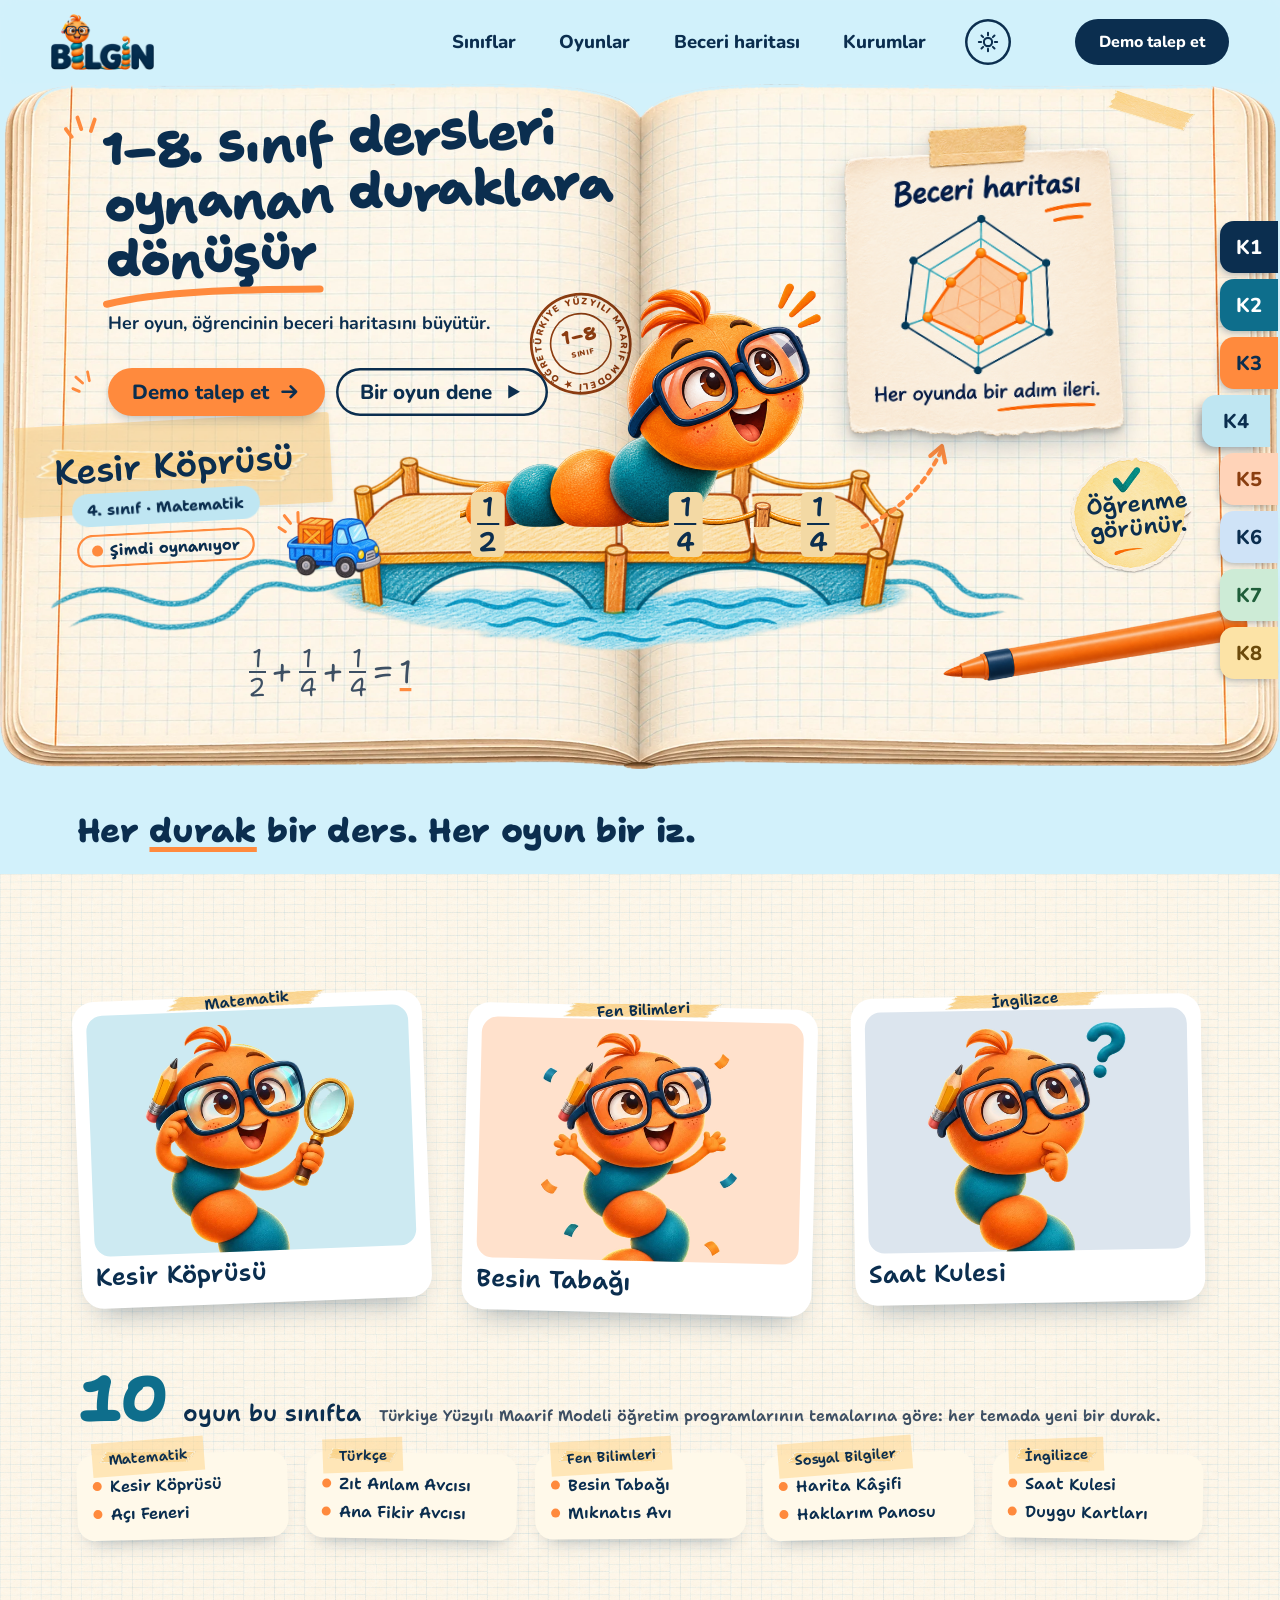
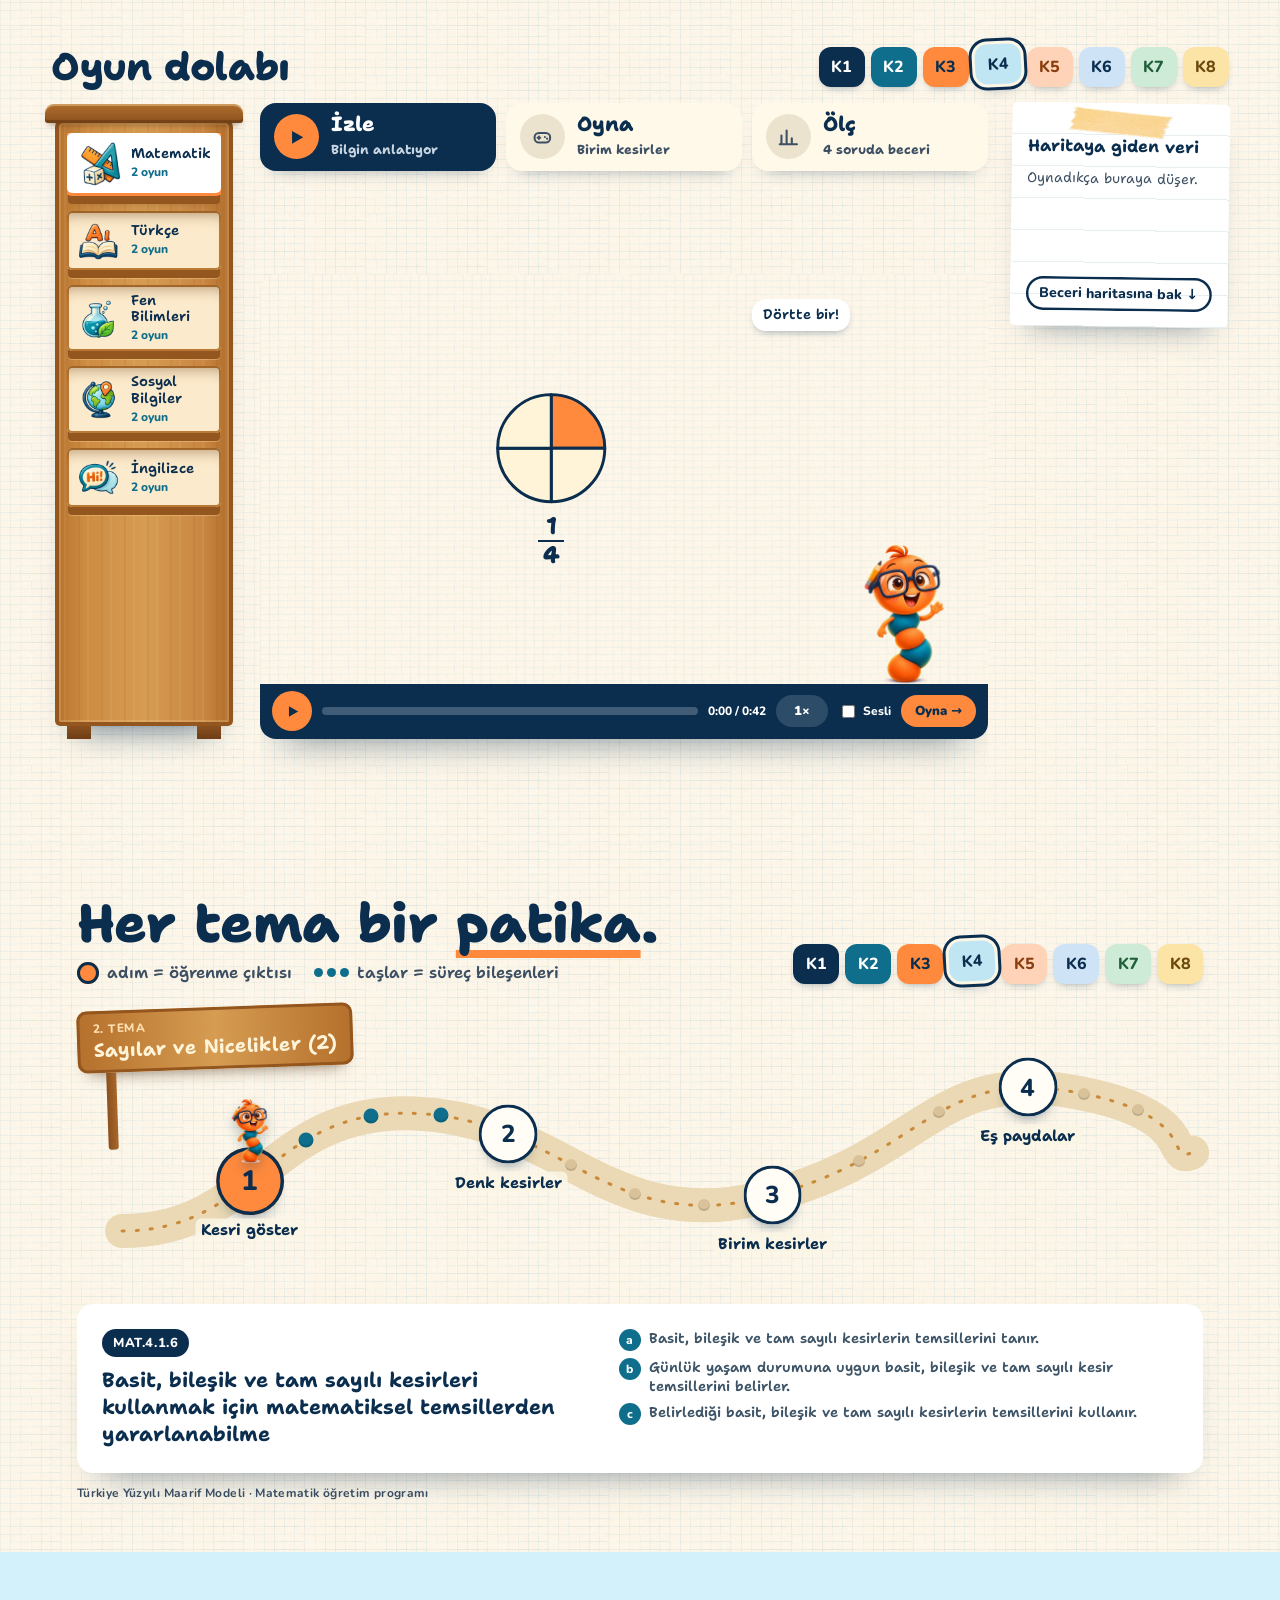
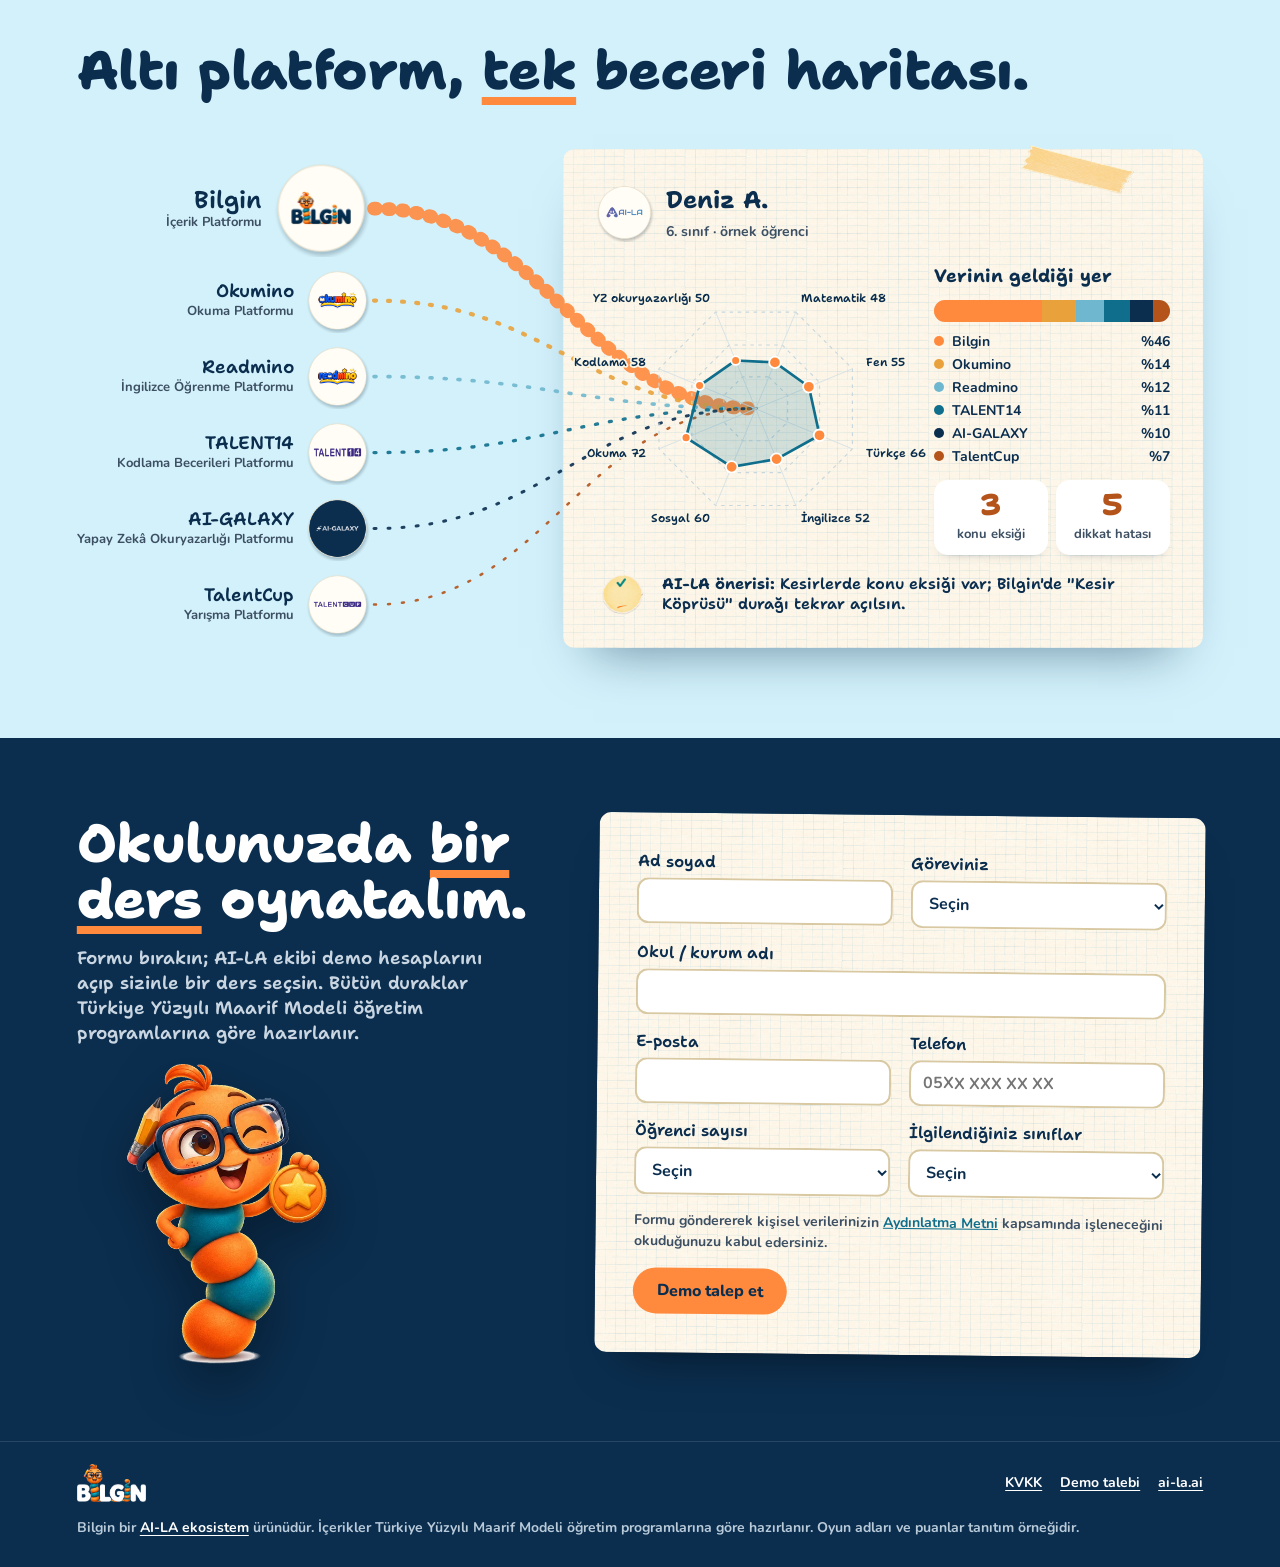
==== index.html @ f4a6f232 "Maarif patikası bölümü (tema, öğrenme çıktıları, süreç bileşenleri; K1–K8), dolap zemini video ile h" ====
<!doctype html>
<html lang="tr">
<head>
<meta charset="utf-8">
<meta name="viewport" content="width=device-width,initial-scale=1,viewport-fit=cover">
<link rel="icon" href="favicon.ico" sizes="any">
<link rel="icon" type="image/png" sizes="32x32" href="favicon-32.png">
<link rel="icon" type="image/png" sizes="192x192" href="icon-192.png">
<link rel="apple-touch-icon" href="apple-touch-icon.png">
<meta name="theme-color" content="#FF7A2E">
<meta name="description" content="Bilgin: AI-LA ekosisteminin 1–8. sınıf oyunlaştırılmış ders platformu. Türkiye Yüzyılı Maarif Modeli öğretim programlarına uygun.">
<title>Bilgin</title>
<link rel="preconnect" href="https://fonts.googleapis.com">
<link rel="preconnect" href="https://fonts.gstatic.com" crossorigin>
<link href="https://fonts.googleapis.com/css2?family=Shantell+Sans:ital,wght,BNCE,INFM@0,300..800,-100..100,0..100&family=Nunito:wght@700;800;900&display=swap" rel="stylesheet">
<link rel="stylesheet" href="iop/iop.css">
<style>
/* Kareli Defter: sayfa açık bir kareli okul defteri; ders defterin üstünde oynanıyor. Tek tema (açık). */
:root{
  --lacivert:#0B2E4F; --petrol:#0E6E8C; --mandalina:#FF8A3D; --kopuk:#E2F1F4; --kiremit:#B4541A;
  --kenar:#D2F1FB; --kagit:#FBF6E6; --kalem:#3D4F63;
  --el:'Shantell Sans','Comic Sans MS',ui-rounded,system-ui,sans-serif;
  --ui:'Nunito',ui-rounded,system-ui,-apple-system,'Segoe UI',sans-serif;
  color-scheme:light;
}
*{box-sizing:border-box}
html{scroll-behavior:smooth}
body{margin:0;background:var(--kenar);color:var(--lacivert);font:700 17px/1.5 var(--ui)}
body::before{content:"";position:fixed;inset:0 0 auto;height:env(safe-area-inset-top,0px);background:var(--kenar);z-index:40}
::selection{background:var(--mandalina);color:var(--lacivert)}
img{display:block;max-width:100%}
a{color:inherit}
button{font:inherit;color:inherit;cursor:pointer}
:focus-visible{outline:3px solid var(--mandalina);outline-offset:3px;border-radius:12px}
.ic{max-width:1440px;margin:0 auto;padding-left:max(clamp(16px,6vw,120px),env(safe-area-inset-left,0px));padding-right:max(clamp(16px,6vw,120px),env(safe-area-inset-right,0px))}
.ust .ic{max-width:none;padding-left:max(clamp(16px,4vw,64px),env(safe-area-inset-left,0px));padding-right:max(clamp(16px,4vw,64px),env(safe-area-inset-right,0px))}
.el{font-family:var(--el)}
.hap{display:inline-flex;align-items:center;justify-content:center;gap:10px;border-radius:999px;font:800 clamp(15px,1.25vw,19px)/1 var(--ui);padding:.95em 1.5em;text-decoration:none;border:0;transition:transform .15s cubic-bezier(.2,.8,.2,1),box-shadow .15s}
.hap svg{width:1.05em;height:1.05em}
.hap.turuncu{background:var(--mandalina);color:var(--lacivert);box-shadow:0 6px 14px -6px rgba(11,46,79,.4)}
.hap.cizgi{background:transparent;color:var(--lacivert);box-shadow:inset 0 0 0 2.5px var(--lacivert)}
.hap.koyu{background:var(--lacivert);color:#fff}
.hap:hover{transform:translateY(-2px)}
.hap:active{transform:translateY(1px)}

.ust{position:sticky;top:env(safe-area-inset-top,0px);z-index:30;background:color-mix(in srgb,var(--kenar) 92%,transparent);backdrop-filter:saturate(1.2) blur(8px)}
.ust .ic{display:flex;align-items:center;gap:clamp(16px,3vw,48px);height:clamp(64px,6.6vw,96px)}
.ust .logo img{height:clamp(40px,4.4vw,62px);width:auto}
.ust nav{display:flex;gap:clamp(18px,3.4vw,64px);margin-left:auto;font:800 clamp(15px,1.45vw,22px) var(--ui)}
.ust nav a{text-decoration:none}
.ust nav a:hover{color:var(--petrol)}
.ust .hap{margin-left:clamp(8px,2vw,40px)}

.sahne-dis{padding-bottom:clamp(8px,2vw,24px)}
.sahne{position:relative;aspect-ratio:1536/822;container-type:inline-size;width:min(100%,calc((100svh - clamp(64px,6.6vw,96px) - 130px) * 1.8686));margin-inline:auto}
.sahne .defter{position:absolute;inset:0;width:100%;height:100%}
.p{position:absolute}
.metin{position:absolute;left:8.4%;top:5.8%;width:42%;display:flex;flex-direction:column;align-items:flex-start;gap:1.1cqw;z-index:2}
.metin h1{margin:0;font:800 3.95cqw/1.1 var(--el);letter-spacing:-.03em;color:var(--lacivert);white-space:nowrap;font-variation-settings:"INFM" 100,"BNCE" 45;transform:rotate(-3deg);transform-origin:0 100%}
.metin h1 .alt-cizgi{position:relative;white-space:nowrap}
.metin h1 .alt-cizgi svg{position:absolute;left:-2%;bottom:-.28em;width:104%;height:.4em;overflow:visible}
.metin .kivilcim{position:absolute;left:-3.4cqw;top:-1.2cqw;width:3cqw}
.metin .kivilcim.k2{left:-3cqw;top:auto;bottom:1.6cqw;width:2.2cqw;transform:rotate(-30deg)}
.kiv-kamyon{left:21.6%;top:61.6%;width:2.4%;transform:rotate(-20deg)}
.kamyon-h{left:22.4%;top:63.2%;width:7.4%}
.metin p{margin:.6cqw 0 0;font:700 1.4cqw/1.3 var(--ui);color:var(--lacivert)}
.metin .cta{display:flex;gap:.9cqw;margin-top:1.4cqw}
.metin .cta .hap{font-size:1.6cqw;padding:1.05cqw 1.9cqw}

.etiket{left:2.6%;top:49.5%;width:20.3%;height:12.2%;transform:rotate(-4deg);display:grid;place-items:center}
.etiket::before{content:"";position:absolute;inset:-4% -6%;background:url(assets/tape.png) center/100% 100% no-repeat,url(assets/tape.png) center/100% 100% no-repeat,url(assets/tape.png) center/100% 100% no-repeat;filter:drop-shadow(0 2px 2px rgba(11,46,79,.12));background-color:rgba(255,206,120,.5);border-radius:3px;transform:rotate(1deg)}
.etiket b{position:relative;font:600 2.7cqw/1 var(--el);color:var(--lacivert)}
.hap-k{position:absolute;border-radius:999px;font:700 1.2cqw/1 var(--el);display:inline-flex;align-items:center;gap:.5cqw;padding:.7cqw 1.2cqw;white-space:nowrap}
.hap-k.sinif{left:5.6%;top:59.2%;background:#BFE6F2;color:var(--lacivert);transform:rotate(-3deg)}
.hap-k.simdi{left:6%;top:65.2%;box-shadow:inset 0 0 0 .18cqw var(--mandalina);color:var(--lacivert);transform:rotate(-3deg)}
.hap-k.simdi i{width:.85cqw;height:.85cqw;border-radius:50%;background:var(--mandalina);animation:nabiz 1.6s ease-out infinite}
@keyframes nabiz{0%{box-shadow:0 0 0 0 rgba(255,138,61,.6)}100%{box-shadow:0 0 0 1cqw rgba(255,138,61,0)}}

.kopru{left:3.90%;top:52.72%;width:76.18%;height:31.51%}
.kurt{left:35.9%;top:28.2%;width:28.6%;height:36.5%;transform-origin:50% 100%;animation:kurt 3.4s ease-in-out infinite}
@keyframes kurt{50%{transform:translateY(-1.2%) rotate(-.6deg)}}
.tahta{position:absolute;top:59.6%;translate:-50% 0;z-index:3;background:#F3D9A4;border-radius:.5cqw;padding:.2cqw .45cqw;font:600 2.1cqw/1 var(--el);color:var(--lacivert);display:flex;flex-direction:column;align-items:center;line-height:.9}
.tahta hr{width:1.8cqw;border:0;border-top:.2cqw solid var(--lacivert);margin:.35cqw 0;border-radius:2px}
.t1{left:38.12%} .t2{left:53.56%} .t3{left:63.94%}
.denklem{left:19.4%;top:82%;font:400 2.5cqw/1 var(--el);color:var(--kalem);display:flex;align-items:center;gap:.4cqw}
.denklem .kesir{display:inline-flex;flex-direction:column;align-items:center;font-size:2cqw;line-height:.95}
.denklem .kesir hr{width:1.3cqw;border:0;border-top:.16cqw solid var(--kalem);margin:.1cqw 0}
.denklem u{text-decoration:none;box-shadow:0 .3cqw 0 -.05cqw var(--mandalina)}

.beceri-baslik{left:64.3%;top:9%;font:600 3.6cqw/1 var(--el);color:var(--lacivert);transform:rotate(-3deg);isolation:isolate}
.beceri-baslik span{position:relative}
.beceri-baslik span::before{content:"";position:absolute;left:-8%;right:-16%;top:-18%;bottom:-22%;background:url(assets/swash.png) center/100% 100% no-repeat;z-index:-1}
.arti{left:83%;top:17%;font:600 1.9cqw/1 var(--el);color:var(--kiremit);transform:rotate(-8deg)}
.grafik{left:67.4%;top:22.4%;width:26.7%;height:31.1%}
.eksen{position:absolute;top:45.5%;font:400 1.35cqw/1.05 var(--el);color:var(--kalem);text-align:center;transform:translateX(-50%)}
.e1{left:73.4%} .e2{left:81.9%} .e3{left:88%}
.ok-k{left:66.9%;top:51.1%;width:8%;height:14.6%;overflow:visible}
.cikartma{left:82.2%;top:54%;width:12.4%;height:17.8%}
.cikartma-yazi{left:84.4%;top:59.4%;width:9%;font:600 1.75cqw/1.08 var(--el);color:var(--lacivert);text-align:center;transform:rotate(-5deg)}
.kalem{left:73.7%;top:73.2%;width:23.8%;height:17.3%}
.bant{left:86%;top:-.7%;width:7.9%;height:9.2%;transform:rotate(9deg)}

@media (prefers-reduced-motion:no-preference){
  .tahta{animation:yaz .5s cubic-bezier(.2,1.4,.4,1) backwards}
  .t1{animation-delay:.5s} .t2{animation-delay:.8s} .t3{animation-delay:1.1s}
  @keyframes yaz{from{opacity:.15;transform:translateY(-1.4cqw) scale(.6)}}
  .denklem{animation:sil 1s .9s cubic-bezier(.3,0,.2,1) backwards}
  @keyframes sil{from{clip-path:inset(0 92% 0 0)}to{clip-path:inset(0 0 0 0)}}
  .grafik{animation:sil 1.3s 1.5s cubic-bezier(.3,0,.2,1) backwards}
  .ok-k{animation:yaz .8s 1.3s ease-out backwards}
  .arti{animation:yaz .55s 2.7s cubic-bezier(.2,1.6,.4,1) backwards}
  .cikartma,.cikartma-yazi{animation:yapis .6s 3s cubic-bezier(.2,1.5,.4,1) backwards}
  @keyframes yapis{from{opacity:.2;transform:scale(1.3) rotate(12deg)}}
}

.kareli{background:var(--kagit) url(assets/kareli.png) repeat;background-size:auto 46px}
.bolum{padding-block:clamp(56px,7vw,110px)}
.bas{font:800 clamp(30px,4.2vw,64px)/1.05 var(--el);margin:0;text-wrap:balance;letter-spacing:-.01em}
.bas u{text-decoration:underline;text-decoration-color:var(--mandalina);text-decoration-thickness:.14em;text-underline-offset:.14em;text-decoration-skip-ink:none}

.sinif-bant{background:var(--kenar);padding-block:clamp(12px,1.6vw,24px) clamp(18px,2vw,30px)}
.siniflar-ust{display:flex;align-items:center;justify-content:space-between;gap:20px;flex-wrap:wrap}
.siniflar-ust .bas{font-size:clamp(28px,2.6vw,40px)}
@media (min-width:1100px){.siniflar-ust{flex-wrap:nowrap}.siniflar-ust .bas{white-space:nowrap}.notlar{flex-wrap:nowrap!important;overflow-x:auto;padding:6px 4px;scrollbar-width:none;max-width:52vw}}
.notlar{display:flex;gap:10px;flex-wrap:wrap}
.not{border:0;border-radius:999px;background:#FFF4D8;box-shadow:0 3px 8px -4px rgba(11,46,79,.35);font:600 clamp(14px,1.15vw,18px)/1 var(--el);padding:.7em 1em;white-space:nowrap;transition:transform .15s}
.not:nth-child(3n+2){background:#FFE3CF}
.not:nth-child(3n){background:#D9F0F6}
.not:hover{transform:translateY(-2px) rotate(-2deg)}
.not[aria-pressed="true"]{background:var(--lacivert);color:#fff;transform:rotate(-3deg) scale(1.06)}
.foto{display:grid;grid-template-columns:repeat(3,minmax(0,1fr));gap:clamp(18px,3vw,48px);margin-top:clamp(36px,4.5vw,60px)}
.polaroid{position:relative;background:#fff;border-radius:22px;padding:14px 14px 18px;box-shadow:0 18px 30px -18px rgba(11,46,79,.45);display:flex;flex-direction:column;gap:8px;min-width:0;transition:transform .25s cubic-bezier(.2,.8,.2,1)}
.polaroid:nth-child(1){transform:rotate(-2.2deg)} .polaroid:nth-child(2){transform:rotate(1.4deg) translateY(10px)} .polaroid:nth-child(3){transform:rotate(-1deg)}
.polaroid:hover{transform:rotate(0) translateY(-6px)}
.polaroid::before{content:attr(data-ders);position:absolute;top:-18px;left:50%;min-width:140px;height:44px;transform:translateX(-50%) rotate(-4deg);background:url(assets/tape.png) center/100% 100% no-repeat;display:grid;place-items:center;padding:0 22px;font:600 15px var(--el);color:var(--lacivert);white-space:nowrap;z-index:1}
.polaroid .resim{border-radius:16px;aspect-ratio:4/3;display:grid;place-items:center;overflow:hidden}
.polaroid.mat .resim{background:#CDEAF2} .polaroid.fen .resim{background:#FFE1CC} .polaroid.ing .resim{background:#DCE5EE}
.polaroid .resim img{height:92%;width:auto;object-fit:contain}
.polaroid b{font:600 clamp(20px,1.9vw,28px)/1.05 var(--el)}

.oyna{display:grid;grid-template-columns:minmax(0,1.35fr) minmax(0,.65fr);gap:clamp(20px,4vw,60px);align-items:center}
.masa{background:transparent;padding:0;display:flex;flex-direction:column;gap:18px;min-width:0}
.masa .soru{font:600 clamp(20px,2vw,28px)/1.2 var(--el);margin:0}
.nehir{position:relative;background:url(assets/nehir-bos.png) center/100% 100% no-repeat;aspect-ratio:1800/1067;max-width:760px;width:100%;margin-inline:auto}
.yol{position:absolute;left:24%;right:24%;top:40%;height:11%;display:flex;gap:4px}
.yol .t{height:100%;display:grid;place-items:center;color:var(--lacivert);font:600 clamp(13px,1.4vw,19px) var(--el);border-radius:999px;background:#F3D9A4;box-shadow:inset 0 0 0 2.5px #C98A3A,0 4px 8px -4px rgba(11,46,79,.4);animation:otur .4s cubic-bezier(.2,1.4,.4,1)}
@keyframes otur{from{transform:translateY(-30px);opacity:0}}
.araba{position:absolute;left:4%;top:30%;width:17%;transition:left 2.2s cubic-bezier(.5,0,.3,1)}
.araba.gec{left:78%}
.dalga{position:absolute;left:24%;right:24%;bottom:10%;height:20%;opacity:.7}
.tahtalar{display:flex;gap:10px;flex-wrap:wrap;justify-content:center}
.tk{border:0;border-radius:999px;height:56px;color:var(--lacivert);background:#F3D9A4!important;font:600 21px var(--el);box-shadow:inset 0 0 0 2.5px #C98A3A,0 5px 10px -5px rgba(11,46,79,.45);transition:transform .12s}
.tk:hover{transform:translateY(-3px)}
.durum{display:flex;justify-content:space-between;gap:12px;flex-wrap:wrap;align-items:center;font:600 18px var(--el)}
.durum .geri{min-height:1.4em}
.geri.ok{color:#2E7D52} .geri.no{color:var(--kiremit)}
.harita{display:flex;flex-direction:column;gap:16px;align-items:flex-start}
.harita img{width:100%;max-width:420px}
.beceri-sayac{display:flex;align-items:baseline;gap:12px}
.beceri-sayac b{font:800 clamp(56px,6vw,96px)/1 var(--el);color:var(--petrol);font-variant-numeric:tabular-nums}
.beceri-sayac span{font:600 20px/1.2 var(--el)}

.eko{display:flex;align-items:center;justify-content:center;gap:clamp(14px,2.4vw,36px);flex-wrap:wrap;margin-top:clamp(28px,4vw,52px)}
.rozetler{display:grid;grid-template-columns:repeat(3,auto);gap:10px 14px;justify-content:center;align-items:center}
.rz{width:clamp(96px,8.4vw,124px);height:auto;aspect-ratio:1;object-fit:contain;align-self:center}
.rz:nth-child(odd){transform:rotate(-6deg)} .rz:nth-child(even){transform:rotate(5deg)}
.rz.ben{width:clamp(124px,11vw,160px)}
.ok-buyuk{width:clamp(60px,7vw,110px);height:auto}
.aila{width:clamp(140px,13vw,190px);height:auto;aspect-ratio:1;object-fit:contain;transform:rotate(-4deg)}
.cikti{display:flex;flex-direction:column;align-items:center;gap:6px}
.cikti img{width:clamp(200px,18vw,280px)}
.cikti b{font:600 clamp(20px,1.8vw,26px) var(--el)}

.kapanis{background:var(--lacivert);color:#fff;overflow:hidden}
.kapanis .ic{display:grid;grid-template-columns:minmax(0,1.2fr) minmax(0,.8fr);align-items:center;gap:24px;padding-block:clamp(48px,6vw,90px)}
.kapanis .bas{color:#fff}
.kapanis .cta{display:flex;gap:12px;flex-wrap:wrap;margin-top:28px}
.kapanis .hap.turuncu{box-shadow:none}
.kapanis .hap.cizgi{color:#fff;box-shadow:inset 0 0 0 2.5px #fff}
.kapanis img{width:min(100%,360px);justify-self:center;filter:drop-shadow(0 20px 26px rgba(0,0,0,.35))}
footer{background:var(--lacivert);color:#B9CAD9;border-top:1px solid rgba(255,255,255,.12)}
footer .ic{display:flex;justify-content:space-between;align-items:center;gap:16px;flex-wrap:wrap;padding-block:22px 30px;font:700 14px var(--ui)}
footer img{height:42px;width:auto}
footer .logo-acik{display:none!important} footer .logo-koyu{display:block!important}


/* sınıf rafı */
.raf-ust{display:flex;align-items:baseline;gap:18px;flex-wrap:wrap;margin-top:clamp(40px,5vw,72px)}
.sayac-el{margin:0;font:600 clamp(20px,1.8vw,26px)/1 var(--el)}
.sayac-el b{font:800 clamp(48px,5vw,76px)/1 var(--el);color:var(--petrol);font-variant-numeric:tabular-nums;margin-right:8px}
.raf-not{font:600 clamp(15px,1.2vw,18px)/1.3 var(--el);color:var(--kalem)}
.raf{display:grid;grid-template-columns:repeat(auto-fill,minmax(210px,1fr));gap:22px 18px;margin-top:22px}
.kart{position:relative;background:#FFF9EA;border-radius:18px;padding:22px 16px 16px;box-shadow:0 12px 20px -14px rgba(11,46,79,.45);display:flex;flex-direction:column;gap:8px;min-width:0}
.kart:nth-child(3n+1){transform:rotate(-1.4deg)} .kart:nth-child(3n+2){transform:rotate(1deg)} .kart:nth-child(3n){transform:rotate(-.4deg)}
.kart::before{content:attr(data-ders);position:absolute;top:-14px;left:16px;height:34px;padding:0 16px;display:grid;place-items:center;background:url(assets/tape.png) center/100% 100% no-repeat,url(assets/tape.png) center/100% 100% no-repeat;background-color:rgba(255,206,120,.45);font:600 14px var(--el);color:var(--lacivert);transform:rotate(-3deg);white-space:nowrap}
.kart li{list-style:none;font:600 clamp(16px,1.25vw,19px)/1.25 var(--el);display:flex;gap:8px;align-items:baseline}
.kart li::before{content:"";flex:none;width:9px;height:9px;border-radius:50%;background:var(--mandalina);transform:translateY(-1px)}
.kart ul{margin:0;padding:0;display:flex;flex-direction:column;gap:8px}

/* oyun dolabı */
.dolap-ust{display:flex;align-items:center;justify-content:space-between;gap:18px;flex-wrap:wrap}
.sekmeler{display:flex;gap:10px;flex-wrap:wrap}
.sekme{border:0;border-radius:999px;background:#FFF4D8;box-shadow:0 3px 8px -4px rgba(11,46,79,.35);font:600 clamp(15px,1.25vw,19px)/1.1 var(--el);padding:.6em 1.1em;display:flex;flex-direction:column;align-items:flex-start;text-align:left;transition:transform .15s}
.sekme small{font:800 12px var(--ui);color:var(--petrol)}
.sekme:nth-child(2){background:#FFE3CF} .sekme:nth-child(3){background:#D9F0F6}
.sekme:hover{transform:translateY(-2px) rotate(-1.5deg)}
.sekme[aria-selected="true"]{background:var(--lacivert);color:#fff;transform:rotate(-2deg)}
.sekme[aria-selected="true"] small{color:#FFC89E}
.dolap{display:grid;grid-template-columns:minmax(0,1fr) 300px;gap:clamp(20px,3vw,48px);align-items:start;margin-top:clamp(24px,3vw,40px)}
.masa .soru{font:600 clamp(20px,2vw,28px)/1.25 var(--el);margin:0}
.secenekler{display:flex;gap:12px;flex-wrap:wrap;justify-content:center}
.sec{border:0;border-radius:999px;background:#F3D9A4;box-shadow:inset 0 0 0 2.5px #C98A3A,0 5px 10px -5px rgba(11,46,79,.45);font:600 20px var(--el);color:var(--lacivert);padding:12px 22px;transition:transform .12s}
.sec:hover{transform:translateY(-3px)}
.sec.ok{background:#CDEBD6;box-shadow:inset 0 0 0 2.5px #2E7D52} .sec.no{background:#FFD9CC;box-shadow:inset 0 0 0 2.5px var(--kiremit)}
.ust-satir{display:flex;justify-content:space-between;align-items:center;gap:12px;flex-wrap:wrap}
.tur{font:600 16px var(--el);color:var(--kiremit)}
.gozluk{border:0;border-radius:999px;background:transparent;box-shadow:inset 0 0 0 2.5px var(--petrol);color:var(--petrol);font:800 14px var(--ui);padding:8px 14px;display:inline-flex;gap:8px;align-items:center}
.gozluk svg{width:28px;height:14px}
.salla{animation:salla .38s}
@keyframes salla{20%,60%{transform:translateX(-7px)}40%,80%{transform:translateX(7px)}}
/* hücre */
.hucre svg{width:100%;max-width:560px;height:auto;display:block;margin:0 auto}
.org{cursor:pointer;transition:filter .15s}
.org:hover{filter:brightness(1.1) drop-shadow(0 0 0 #fff)}
.org.isik{animation:isik 1.1s ease-in-out infinite}
@keyframes isik{50%{opacity:.55}}
.org.dogru{filter:saturate(1.3)}
/* kelime kurdu */
.kurt-alan{display:grid;grid-template-columns:190px minmax(0,1fr);gap:20px;align-items:center}
.resim-k{background:#D9F0F6;border-radius:50%;aspect-ratio:1;display:grid;place-items:center}
.resim-k svg{width:62%}
.govde{display:flex;align-items:center;flex-wrap:wrap;row-gap:8px;min-height:72px}
.govde .bas-k{width:66px;height:66px;flex:none;position:relative;z-index:2}
.bogum{width:56px;height:56px;border-radius:50%;margin-left:-10px;display:grid;place-items:center;font:600 26px var(--el);color:#fff;animation:otur .35s cubic-bezier(.3,1.5,.5,1)}
.bogum:nth-child(even){background:var(--petrol)} .bogum:nth-child(odd){background:var(--mandalina);color:var(--lacivert)}
.bogum.bos{background:transparent!important;box-shadow:inset 0 0 0 2.5px #D9C9A3;animation:none}
.harfler{display:flex;gap:10px;flex-wrap:wrap;justify-content:center}
.harf{width:56px;height:56px;border:0;border-radius:16px;background:#fff;box-shadow:inset 0 0 0 2px #E2D3AE,0 4px 0 #E2D3AE;font:600 26px var(--el);color:var(--lacivert)}
.harf:nth-child(odd){transform:rotate(-4deg)} .harf:nth-child(even){transform:rotate(3deg)}
.harf.kullan{opacity:.2;pointer-events:none}
.harf.isik{background:#FFE3CF}
/* terazi */
.terazi svg{width:100%;max-width:560px;height:auto;display:block;margin:0 auto;overflow:visible}
.kol{transition:transform .9s cubic-bezier(.3,1.4,.4,1);transform-origin:280px 120px}

/* fiş */
.fis{position:relative;background:#fff;border-radius:6px;padding:28px 20px 20px;box-shadow:0 18px 30px -20px rgba(11,46,79,.5);display:flex;flex-direction:column;gap:12px;transform:rotate(1.2deg);background-image:repeating-linear-gradient(transparent 0 31px,#E7EEF0 31px 32px)}
.fis-bant{position:absolute;top:-18px;left:50%;width:120px;transform:translateX(-50%) rotate(-3deg)}
.fis b{font-size:20px}
.fis ol{margin:0;padding:0;list-style:none;display:flex;flex-direction:column;gap:6px;min-height:150px;font:600 15px/1.3 var(--el)}
.fis li{display:flex;justify-content:space-between;gap:8px;animation:otur .35s ease-out}
.fis li em{font-style:normal;font-weight:800;color:var(--petrol);white-space:nowrap}
.fis li.eksi em{color:var(--kiremit)}
.fis li.bos{color:var(--kalem);font-weight:400}

/* beceri haritası */
.harita-bolum{background:var(--kenar);padding-block:clamp(56px,7vw,110px)}
.akis{display:grid;grid-template-columns:minmax(220px,300px) minmax(60px,1fr) minmax(0,640px);align-items:center;gap:0;margin-top:clamp(28px,4vw,52px);position:relative}
.kaynaklar{list-style:none;margin:0;padding:0;display:flex;flex-direction:column;gap:12px;position:relative;z-index:2}
.kaynak{display:flex;align-items:center;gap:12px;border:0;background:transparent;padding:0;text-align:left;cursor:pointer;width:100%}
.kaynak img{width:64px;height:64px;flex:none;transition:transform .2s}
.kaynak.ana img{width:96px;height:96px}
.kaynak b{display:block;font:600 18px/1.1 var(--el)}
.kaynak.ana b{font-size:24px}
.kaynak small{display:block;font:700 13px var(--ui);color:var(--kalem)}
.kaynak:hover img,.kaynak[aria-pressed="true"] img{transform:rotate(-8deg) scale(1.06)}
.kaynak[aria-pressed="true"] b{text-decoration:underline;text-decoration-color:var(--mandalina);text-decoration-thickness:3px;text-underline-offset:4px}
.akis-cizgi{position:absolute;inset:0;width:100%;height:100%;pointer-events:none;overflow:visible;z-index:4}
.akis-cizgi path{fill:none;stroke-linecap:round;stroke-dasharray:2 12;animation:akis 1.4s linear infinite}
@keyframes akis{to{stroke-dashoffset:-28}}
.karne{position:relative;grid-column:3;background:var(--kagit) url(assets/kareli.png) repeat;background-size:auto 46px;border-radius:12px;padding:clamp(22px,2.6vw,34px);box-shadow:0 30px 50px -30px rgba(11,46,79,.55);display:flex;flex-direction:column;gap:14px;min-width:0}
.karne-bant{position:absolute;top:-20px;right:60px;width:130px;transform:rotate(6deg)}
.karne-ust{display:flex;align-items:center;gap:12px}
.karne-aila{width:58px;height:58px}
.karne-ust b{font-size:24px;display:block}
.karne-ust small{font:700 14px var(--ui);color:var(--kalem)}
.karne-govde{display:grid;grid-template-columns:minmax(0,1.15fr) minmax(0,.85fr);gap:18px;align-items:center}
.radar{width:100%;height:auto;overflow:visible;position:relative;z-index:5}
.radar text{paint-order:stroke;stroke:#FBF6E6;stroke-width:4px;stroke-linejoin:round}
.radar text{font:600 13px var(--el);fill:var(--lacivert)}
.radar .alan{fill:rgba(14,110,140,.18);stroke:var(--petrol);stroke-width:3;stroke-linejoin:round;transition:all .6s}
.radar .nokta{fill:var(--mandalina);stroke:#fff;stroke-width:2;transition:all .6s}
.radar .agac{fill:none;stroke:#C9D7DC;stroke-width:1.3;stroke-dasharray:4 5}
.radar .isik{fill:rgba(255,138,61,.28)}
.pay{display:flex;flex-direction:column;gap:10px;min-width:0}
.pay b{font-size:18px}
.pay-cubuk{display:flex;height:22px;border-radius:999px;overflow:hidden;box-shadow:inset 0 0 0 2px rgba(11,46,79,.12)}
.pay-cubuk i{display:block;height:100%;transition:flex-basis .6s}
.pay-liste{list-style:none;margin:0;padding:0;display:grid;gap:4px;font:700 14px var(--ui)}
.pay-liste li{display:flex;justify-content:space-between;gap:8px;align-items:center}
.pay-liste li span{display:flex;align-items:center;gap:8px}
.pay-liste i{width:10px;height:10px;border-radius:50%}
.pay-liste em{font-style:normal;font-variant-numeric:tabular-nums}
.hata{display:grid;grid-template-columns:1fr 1fr;gap:8px;margin-top:4px}
.hata div{background:#fff;border-radius:14px;padding:10px;text-align:center;box-shadow:0 6px 12px -10px rgba(11,46,79,.5)}
.hata b{display:block;font:800 30px/1 var(--el);color:var(--kiremit);font-variant-numeric:tabular-nums}
.hata small{font:700 13px var(--ui);color:var(--kalem)}
.oneri{margin:0;display:flex;align-items:center;gap:12px;font:600 clamp(15px,1.2vw,18px)/1.35 var(--el)}
.oneri img{width:54px;flex:none}

/* sınıf hapları: 1–8 hepsi görünür */
.siniflar-ust{flex-direction:column;align-items:stretch;gap:16px}
.notlar{display:grid!important;grid-template-columns:repeat(8,minmax(0,1fr));gap:10px;max-width:none!important;overflow:visible!important;padding:0}
.not{text-align:center;font-size:clamp(14px,1.3vw,19px);padding:.8em .4em}
/* form */
.kapanis .ic{grid-template-columns:minmax(0,.9fr) minmax(0,1.1fr);align-items:start}
.kapanis-sol{display:flex;flex-direction:column;gap:18px}
.kapanis-not{margin:0;color:#C9D6E2;font:600 clamp(17px,1.4vw,21px)/1.4 var(--el);max-width:34ch}
.kapanis-sol img{width:min(70%,300px)}
.form{position:relative;background:var(--kagit) url(assets/kareli.png) repeat;background-size:auto 46px;border-radius:12px;padding:clamp(26px,3vw,40px);display:grid;grid-template-columns:1fr 1fr;gap:16px 18px;color:var(--lacivert);box-shadow:0 30px 50px -30px rgba(0,0,0,.55);transform:rotate(.6deg)}
.form-bant{position:absolute;top:-22px;right:36px;width:120px;transform:rotate(5deg);pointer-events:none}
.alan{display:flex;flex-direction:column;gap:6px;min-width:0}
.genis{grid-column:1/-1}
.alan label{font:600 16px var(--el)}
.alan input,.alan select{font:700 16px var(--ui);color:var(--lacivert);background:#fff;border:0;border-radius:12px;padding:12px 14px;box-shadow:inset 0 0 0 2px #D9C9A3;min-width:0}
.alan input:focus,.alan select:focus{outline:3px solid var(--mandalina);outline-offset:1px}
.alan input[aria-invalid="true"]{box-shadow:inset 0 0 0 2px var(--kiremit)}
.bal{position:absolute;left:-9999px;width:1px;height:1px;overflow:hidden}
.kvkk-not{margin:0;font:700 14px/1.45 var(--ui);color:var(--kalem)}
.kvkk-not a{color:var(--petrol)}
.form-alt{display:flex;align-items:center;gap:16px;flex-wrap:wrap}
.form-hata{margin:0;font:700 15px var(--ui);color:var(--kiremit)}
.tamam{margin:0;font:600 18px var(--el);color:var(--yesil,#2E7D52)}
.alt-nav{display:flex;gap:18px}
.alt-nav a,footer span a{color:#fff;text-underline-offset:3px}


/* GECE: masada lamba altında açık duran defter. Kâğıt nesneler açık kalır, çevre lacivertleşir. */
.tema{border:0;background:transparent;width:46px;height:46px;border-radius:50%;display:grid;place-items:center;color:var(--lacivert);box-shadow:inset 0 0 0 2.5px currentColor;flex:none}
.tema svg{width:22px;height:22px}
.tema .ay{display:none}
:root[data-theme="dark"]{--kenar:#0D2338;color-scheme:dark}
:root[data-theme="dark"] body{background:#0D2338;color:#EAF3F7}
:root[data-theme="dark"] body::before{background:#0D2338}
:root[data-theme="dark"] .ust{background:color-mix(in srgb,#0D2338 90%,transparent)}
:root[data-theme="dark"] .ust nav a{color:#EAF3F7}
.logo-koyu{display:none!important}
:root[data-theme="dark"] .logo-koyu{display:block!important}
:root[data-theme="dark"] .logo-acik{display:none!important}
footer .logo-koyu{height:38px;width:auto}
:root[data-theme="dark"] .tema{color:#FFC89E}
:root[data-theme="dark"] .tema .gunes{display:none} :root[data-theme="dark"] .tema .ay{display:block}
:root[data-theme="dark"] .hap.koyu{background:var(--mandalina);color:var(--lacivert)}
:root[data-theme="dark"] .sahne .defter,:root[data-theme="dark"] .sahne .p:is(img){filter:brightness(.94) saturate(.95)}
:root[data-theme="dark"] .sahne{filter:drop-shadow(0 30px 40px rgba(0,0,0,.45))}
:root[data-theme="dark"] .sahne-dis > .metin{background:#0D2338;color:#EAF3F7}
:root[data-theme="dark"] .sahne-dis > .metin h1,:root[data-theme="dark"] .sahne-dis > .metin p{color:#EAF3F7}
:root[data-theme="dark"] .sahne-dis > .metin .hap.cizgi{color:#EAF3F7;box-shadow:inset 0 0 0 2.5px #EAF3F7}
:root[data-theme="dark"] .kareli{background:#102A40;background-image:linear-gradient(rgba(126,190,210,.09) 1px,transparent 1px),linear-gradient(90deg,rgba(126,190,210,.09) 1px,transparent 1px);background-size:38px 30px}
:root[data-theme="dark"] .sinif-bant,:root[data-theme="dark"] .harita-bolum{background:#0D2338}
:root[data-theme="dark"] .bas,:root[data-theme="dark"] .sayac-el,:root[data-theme="dark"] .masa .soru,:root[data-theme="dark"] .masa .durum,:root[data-theme="dark"] .kaynak b{color:#EAF3F7}
:root[data-theme="dark"] .sayac-el b{color:#7FD0E6}
:root[data-theme="dark"] .raf-not,:root[data-theme="dark"] .kaynak small{color:#AFC6D3}
:root[data-theme="dark"] .tur{color:#FFB27E}
:root[data-theme="dark"] .gozluk{color:#7FD0E6;box-shadow:inset 0 0 0 2.5px #7FD0E6}
:root[data-theme="dark"] .geri.ok{color:#8FE0AE} :root[data-theme="dark"] .geri.no{color:#FFB27E}
:root[data-theme="dark"] .masa .hap.cizgi{color:#EAF3F7;box-shadow:inset 0 0 0 2.5px #EAF3F7}
:root[data-theme="dark"] .bogum.bos{box-shadow:inset 0 0 0 2.5px #4E6A80}
:root[data-theme="dark"] .resim-k{background:#1C3A52}
:root[data-theme="dark"] .kapanis,:root[data-theme="dark"] footer{background:#071827}
:root[data-theme="dark"] .alt-nav a,:root[data-theme="dark"] footer span a{color:#FFC89E}


/* kâğıt nesneler gece de lacivert mürekkeple yazılır */
.polaroid,.kart,.not,.sekme,.fis,.karne,.form,.sec,.harf,.tk,.hata div{color:var(--lacivert)}
.sekme[aria-selected="true"],.not[aria-pressed="true"]{color:#fff}
section{scroll-margin-top:clamp(72px,7vw,104px)}
/* K1–K8 defter sekmeleri: sayfanın sağ kenarından taşar, sınıf buradan seçilir */
.sekme-kenar{position:fixed;right:0;top:50%;transform:translateY(-50%);z-index:25;display:flex;flex-direction:column;gap:6px;padding-right:env(safe-area-inset-right,0px)}
.sk{border:0;width:58px;height:52px;border-radius:14px 0 0 14px;font:800 20px var(--ui);display:grid;place-items:center;padding-right:6px;box-shadow:-3px 4px 8px -4px rgba(11,46,79,.45);transform:translateX(8px);transition:transform .18s cubic-bezier(.2,.8,.2,1)}
.sk:hover{transform:translateX(0)}
.sk[aria-pressed="true"]{transform:translateX(-10px);width:68px;box-shadow:-6px 6px 12px -4px rgba(11,46,79,.5)}
.sk1{background:#0B2E4F;color:#fff} .sk2{background:#0E6E8C;color:#fff} .sk3{background:#FF8A3D;color:#0B2E4F} .sk4{background:#BFE6F2;color:#0B2E4F}
.sk5{background:#FFD3B8;color:#8A3E10} .sk6{background:#CFE3F7;color:#0B2E4F} .sk7{background:#CDEBD6;color:#1F5E3A} .sk8{background:#FCE3A6;color:#6B4A0C}
.sinif-adi{margin:0;font:600 clamp(18px,1.5vw,22px) var(--el);color:var(--kalem)}
.sinif-adi b{color:#8A3E10}
:root[data-theme="dark"] .sinif-adi{color:#AFC6D3} :root[data-theme="dark"] .sinif-adi b{color:#FFB27E}
/* beceri notu */
.harita-ust{display:flex;align-items:center;justify-content:space-between;gap:24px;flex-wrap:wrap}
.beceri-notu{width:clamp(200px,20vw,280px);transform:rotate(3deg);filter:drop-shadow(0 18px 20px rgba(11,46,79,.3))}
@media (min-width:861px){ .siniflar-ust .notlar{display:none!important} }

[hidden]:not([hidden=until-found i]){display:none!important}
.dolap-ust{display:flex;align-items:baseline;justify-content:space-between;gap:12px 24px;flex-wrap:wrap}
.dolap-alt{margin:0;font:600 clamp(17px,1.5vw,22px) var(--el);color:var(--kalem)}
.dolap-alt b{color:#8A3E10}
.dolap-cerceve{margin-top:clamp(20px,2.6vw,34px);background:linear-gradient(#D9A35A,#C98A3A);border-radius:24px;padding:14px;box-shadow:0 24px 36px -24px rgba(11,46,79,.6),inset 0 2px 0 rgba(255,255,255,.35)}
.dolap-raf{display:grid;grid-template-columns:repeat(auto-fit,minmax(140px,1fr));gap:12px}
.goz{border:0;border-radius:16px;background:#FFF4D8;box-shadow:inset 0 -6px 0 rgba(201,138,58,.35),inset 0 0 0 2px #E2C08A;padding:14px 10px 12px;display:flex;flex-direction:column;align-items:center;gap:6px;color:var(--lacivert);transition:transform .18s cubic-bezier(.2,.8,.2,1),box-shadow .18s}
.goz img{width:clamp(64px,6vw,92px);height:auto;transition:transform .25s cubic-bezier(.2,1.4,.4,1)}
.goz b{font:600 clamp(15px,1.2vw,18px)/1.15 var(--el);text-align:center}
.goz small{font:800 12px var(--ui);color:var(--petrol)}
.goz:hover{transform:translateY(-3px)}
.goz:hover img{transform:rotate(-6deg) scale(1.06)}
.goz[aria-pressed="true"]{background:#fff;box-shadow:0 0 0 4px var(--mandalina),0 14px 22px -12px rgba(11,46,79,.55);transform:translateY(-6px)}
.goz[aria-pressed="true"] img{transform:scale(1.1) rotate(-4deg)}
.oyun-sekme{display:flex;gap:10px;flex-wrap:wrap;margin-top:22px}
.oyun-ad{border-radius:999px;padding:8px 16px;font:600 16px var(--el)}
.oyun-ad.acik{background:var(--lacivert);color:#fff}
.oyun-ad.kilitli{box-shadow:inset 0 0 0 2px #D9C9A3;color:var(--kalem)}
button.oyun-ad{border:0;cursor:pointer;background:transparent;color:var(--lacivert);box-shadow:inset 0 0 0 2px var(--lacivert);transition:transform .15s}
button.oyun-ad:hover{transform:translateY(-2px)}
button.oyun-ad.acik{background:var(--lacivert);color:#fff;box-shadow:none}
.bitis{display:flex;flex-direction:column;align-items:center;gap:10px;text-align:center;padding-block:20px}
.bitis img{width:150px}
:root[data-theme="dark"] .dolap-alt{color:#AFC6D3} :root[data-theme="dark"] .dolap-alt b{color:#FFB27E}
:root[data-theme="dark"] .oyun-ad.kilitli{color:#AFC6D3;box-shadow:inset 0 0 0 2px #4E6A80}
:root[data-theme="dark"] .oyun-ad.acik{background:var(--mandalina);color:var(--lacivert)}
:root[data-theme="dark"] button.oyun-ad:not(.acik){color:#EAF3F7;box-shadow:inset 0 0 0 2px #EAF3F7}
.sec sup{font-size:.6em}


/* açıklamalar ikonun solunda: akış çizgisi yazıya değmez */
@media (min-width:861px){
  .akis{grid-template-columns:max-content minmax(140px,1fr) minmax(0,640px)}
  .kaynak{flex-direction:row-reverse;justify-content:flex-start}
  .kaynak span{text-align:right}
  .kaynak img{flex:none}
}

/* sorulu oyun sahnesi */
.ilerleme{display:flex;gap:0}
.ilerleme i{width:26px;height:26px;border-radius:50%;margin-left:-6px;box-shadow:inset 0 0 0 2.5px #D9C9A3;background:transparent}
.ilerleme i:first-child{margin-left:0}
.ilerleme i.dolu{background:var(--mandalina);box-shadow:inset 0 -3px 0 rgba(0,0,0,.12)}
.ilerleme i.dolu:nth-child(even){background:var(--petrol)}
.oyun-sahne{display:grid;grid-template-columns:minmax(0,1fr) 180px;gap:18px;align-items:end}
.soru-kart{position:relative;background:#FFFDF6;border-radius:14px;padding:30px 24px 22px;box-shadow:0 18px 30px -20px rgba(11,46,79,.55);transform:rotate(-.6deg);display:flex;flex-direction:column;align-items:center;gap:14px;color:var(--lacivert);text-align:center}
.kart-bant{position:absolute;top:-16px;left:50%;width:130px;transform:translateX(-50%) rotate(-3deg)}
.soru-kart .soru{color:var(--lacivert)!important;font-size:clamp(20px,2vw,27px)}
.soru-kart .soru b{color:var(--kiremit)}
.soru-gorsel{display:grid;place-items:center;min-height:110px}
.gorsel-svg{width:min(100%,340px);height:auto;max-height:190px;display:block}
.ders-gorsel{width:clamp(110px,12vw,160px);filter:drop-shadow(0 10px 12px rgba(11,46,79,.25))}
.bilgin-yan{display:flex;flex-direction:column;align-items:center;gap:6px}
.bilgin-yan img{width:100%;max-width:170px;transition:transform .3s cubic-bezier(.2,1.5,.4,1)}
.balon{position:relative;background:#fff;color:var(--lacivert);border-radius:16px;padding:8px 14px;font:600 17px var(--el);box-shadow:0 8px 14px -10px rgba(11,46,79,.5)}
.balon::after{content:"";position:absolute;left:50%;bottom:-8px;margin-left:-8px;border:8px solid transparent;border-bottom:0;border-top-color:#fff}
.cevaplar{display:flex;gap:18px;justify-content:center;flex-wrap:wrap;margin-top:4px}
.cevap{position:relative;border:0;min-width:120px;min-height:86px;padding:22px 22px 16px;border-radius:12px;background:#FFF4D8;color:var(--lacivert);font:700 clamp(19px,1.6vw,24px)/1.2 var(--el);box-shadow:0 10px 18px -12px rgba(11,46,79,.6),inset 0 -5px 0 rgba(201,138,58,.25);transform:rotate(var(--r));transition:transform .15s cubic-bezier(.2,.8,.2,1)}
.cevap::before{content:"";position:absolute;top:-10px;left:50%;width:62px;height:20px;transform:translateX(-50%) rotate(-4deg);background:url(assets/tape.png) center/100% 100% no-repeat;background-color:rgba(255,206,120,.4)}
.cevap:nth-child(2){background:#D9F0F6} .cevap:nth-child(3){background:#FFE3CF}
.cevap:hover:not(:disabled){transform:rotate(0) translateY(-6px)}
.cevap.ok{background:#CDEBD6}
.cevap.ok::after{content:"✓";position:absolute;right:-12px;top:-14px;width:40px;height:40px;border-radius:50%;background:#2E7D52;color:#fff;display:grid;place-items:center;font:800 22px var(--ui);transform:rotate(12deg);box-shadow:0 4px 8px -3px rgba(0,0,0,.4)}
.cevap.no{background:#FFD9CC;opacity:.75}
.cevap:disabled{cursor:default}

/* sınıfa göre değişen sahne + sayfa çevirme */
.sahne{perspective:2400px}
.sahne-img{left:23%;top:49%;width:46%;height:42%;object-fit:contain;object-position:50% 100%;transition:opacity .25s}
.sahne.k-diger .denklem{left:5%;top:76%;width:17%;flex-wrap:wrap;font-size:2.1cqw;line-height:1.3}
.denklem sup{font-size:.62em;align-self:flex-start;margin-top:-.2em}
.etiket{width:auto!important;padding-inline:1.6cqw;white-space:nowrap}
.etiket b{white-space:nowrap}
.sahne.k-diger .k4{display:none!important}
.sahne-icerik-gecis .etiket,.sahne-icerik-gecis .hap-k,.sahne-icerik-gecis .denklem,.sahne-icerik-gecis .eksen,.sahne-icerik-gecis .sahne-img,.sahne-icerik-gecis .k4{opacity:0}
.etiket,.hap-k,.denklem,.eksen,.sahne-img,.k4{transition:opacity .22s}
.cevir{position:absolute;left:50%;top:1.5%;width:48.6%;height:96%;transform-origin:0 50%;transform-style:preserve-3d;pointer-events:none;z-index:6;display:none;border-radius:0 10px 10px 0;
  background:url(assets/notebook.webp) 100% 50%/205.8% 104.2% no-repeat}
.cevir::after{content:"";position:absolute;inset:0;border-radius:inherit;background:linear-gradient(90deg,rgba(11,46,79,.28),rgba(255,255,255,0) 30%,rgba(11,46,79,.12))}
.cevir.donuyor{display:block;animation:sayfaCevir .82s cubic-bezier(.45,.05,.3,1) forwards}
@keyframes sayfaCevir{0%{transform:rotateY(0)}100%{transform:rotateY(-180deg)}}
@media (prefers-reduced-motion:reduce){.cevir.donuyor{display:none}}


.metin .mobil-damga{display:none}

/* sağ sayfa: örümcek ağı beceri haritası notu */
.sahne .beceri-baslik,.sahne .arti,.sahne .eksen,.sahne .grafik{display:none!important}
.beceri-ag{left:63.5%;top:4%;width:26%;height:auto;transform:rotate(3deg);filter:drop-shadow(0 .8cqw 1cqw rgba(11,46,79,.22));z-index:2}
@media (prefers-reduced-motion:no-preference){ .beceri-ag{animation:yapis .7s 1.2s cubic-bezier(.2,1.5,.4,1) backwards} }
@media (max-width:860px){.metin .mobil-damga{display:inline-flex}}
/* Maarif mührü ve damgası: mürekkep, defter dünyasının parçası */
.maarif-muhur{left:41.2%;top:30%;width:8.4%;height:auto;color:#8E3F12;transform:rotate(-12deg);mix-blend-mode:multiply;pointer-events:none}
.damga{display:inline-flex;align-items:center;gap:6px;margin-left:auto;border:2.5px solid var(--kiremit);color:#8A3E10;border-radius:10px;padding:5px 12px;font:900 12px/1 var(--ui);letter-spacing:.06em;text-transform:uppercase;transform:rotate(-2.5deg)}
.damga svg{width:16px;height:16px;flex:none}
.oyun-sekme{align-items:center}
:root[data-theme="dark"] .damga{color:#FFB27E;border-color:#FFB27E}
@media (max-width:860px){ .maarif-muhur{display:none} .damga{margin-left:0} }

@media (max-width:860px){ .oyun-sahne{grid-template-columns:1fr} .bilgin-yan{flex-direction:row;justify-content:center} .bilgin-yan img{max-width:110px} .cevap{min-width:96px;min-height:72px} }

@media (max-width:860px){ .sekme-kenar{display:none} .sinif-adi{display:none} .beceri-notu{width:180px;margin-inline:auto} }

@media (max-width:860px){
  .ust nav{display:none}
  .ust .hap{margin-left:auto}
  .sahne-dis{display:flex;flex-direction:column;overflow:hidden}
  .sahne{width:190%;margin-left:-45%}
  .etiket,.hap-k,.beceri-baslik,.arti,.eksen,.grafik,.ok-k,.cikartma,.cikartma-yazi,.bant,.kiv-kamyon,.kamyon-h,.denklem,.kalem{display:none!important}
  .sahne{display:flex;flex-direction:column}
  .metin{position:relative;left:auto;top:auto;width:auto;transform:none;padding:12px max(16px,env(safe-area-inset-left,0px)) 18px;gap:12px;background:var(--kenar)}
  .metin h1{font-size:clamp(30px,8.4vw,50px);white-space:normal;text-wrap:balance;transform:none}
  .metin h1 .kir{display:none}
  .metin .kivilcim{display:none}
  .metin p{font-size:clamp(16px,4.4vw,19px)}
  .metin .cta{gap:10px;flex-wrap:wrap;margin-top:6px}
  .metin .cta .hap{font-size:16px;padding:14px 20px}
  .oyna{grid-template-columns:1fr}
  .foto{grid-template-columns:1fr;max-width:420px;margin-inline:auto}
  .polaroid:nth-child(2){transform:rotate(1.4deg)}
  .kapanis .ic{grid-template-columns:1fr}
  .kapanis img{width:min(70%,260px)}
  .eko{flex-direction:column}
  .ok-buyuk{transform:rotate(90deg)}
}

@media (max-width:860px){
  .dolap{grid-template-columns:1fr}
  .akis{grid-template-columns:1fr;gap:28px}
  .akis-cizgi{display:none}
  .karne{grid-column:auto}
  .kaynaklar{display:grid;grid-template-columns:1fr 1fr;gap:14px}
  .kaynak.ana{grid-column:1/-1}
  .karne-govde{grid-template-columns:1fr}
  .kurt-alan{grid-template-columns:1fr}
  .resim-k{max-width:150px;margin:0 auto}
  .notlar{grid-template-columns:repeat(4,minmax(0,1fr))}
  .form{grid-template-columns:1fr}
  .kapanis .ic{grid-template-columns:1fr}
}
@media (prefers-reduced-motion:reduce){*,*::before,*::after{animation:none!important;transition:none!important}html{scroll-behavior:auto}}
/* Oyun dolabı tek ekran: başlık + K1–K8, solda raf, ortada izle-oyna-ölç, sağda fiş */
#oyna{--d-ust:clamp(64px,6.6vw,96px);scroll-margin-top:var(--d-ust)}
.dolap-k{display:flex;gap:6px;flex-wrap:wrap}
.dk{border:0;min-width:46px;height:40px;padding:0 10px;border-radius:12px;font:800 16px var(--ui);box-shadow:0 4px 8px -5px rgba(11,46,79,.5);transition:transform .16s cubic-bezier(.2,.8,.2,1)}
.dk:hover{transform:translateY(-2px)}
.dk[aria-pressed="true"]{transform:translateY(-3px) rotate(-3deg);box-shadow:0 0 0 3px var(--kagit),0 0 0 6px var(--lacivert),0 8px 14px -6px rgba(11,46,79,.5)}
.dk1{background:#0B2E4F;color:#fff} .dk2{background:#0E6E8C;color:#fff} .dk3{background:#FF8A3D;color:#0B2E4F} .dk4{background:#BFE6F2;color:#0B2E4F}
.dk5{background:#FFD3B8;color:#8A3E10} .dk6{background:#CFE3F7;color:#0B2E4F} .dk7{background:#CDEBD6;color:#1F5E3A} .dk8{background:#FCE3A6;color:#6B4A0C}
:root[data-theme="dark"] .dk1{box-shadow:inset 0 0 0 2px #4E6A80}
:root[data-theme="dark"] .dk[aria-pressed="true"]{box-shadow:0 0 0 3px #0E2236,0 0 0 6px var(--mandalina)}
.dolap-ust .gorunmez{position:absolute;width:1px;height:1px;overflow:hidden;clip:rect(0 0 0 0);white-space:nowrap}
#dolapIop .oyun-sekme{margin:0 0 12px}
/* dolapta: oyunda Maarif damgası, izlede altyazı metni görünmez (altyazı ekran okuyucu ve sesli anlatım için kalır) */
#oyunSekme .damga{display:none}
#oyna .fis .hap{white-space:nowrap;font-size:14px!important}
#dolapIop .io-altyazi{position:absolute;width:1px;height:1px;margin:-1px;padding:0;border:0;overflow:hidden;clip:rect(0 0 0 0);white-space:nowrap}
#dolapIop .oyun-ad{font-size:14px;padding:6px 12px}
.sekme-kenar{transition:transform .25s,opacity .25s}
body.dolapta .sekme-kenar{opacity:0;pointer-events:none;transform:translate(100%,-50%)}
@media (min-width:861px){
  #oyna.bolum{padding-block:0}
  #oyna>.ic{height:calc(100svh - var(--d-ust));min-height:600px;max-height:1050px;display:flex;flex-direction:column;gap:clamp(10px,1.8vh,18px);padding-block:clamp(10px,2vh,22px);padding-inline:max(clamp(16px,4vw,64px),env(safe-area-inset-left,0px))}
  #oyna .dolap-ust{align-items:center;flex-wrap:nowrap}
  #oyna .dolap-ust .bas{font-size:clamp(30px,min(3vw,5.4vh),52px);margin:0;white-space:nowrap}
  #oyna .dolap{flex:1;min-height:0;margin:0;grid-template-columns:clamp(178px,14.5vw,224px) minmax(0,1fr) clamp(210px,17vw,260px);gap:clamp(14px,1.8vw,30px);align-items:stretch}
  #oyna .dolap-cerceve{margin:0;padding:10px;border-radius:20px;overflow-y:auto;scrollbar-width:none;align-self:start;max-height:100%}
  #oyna .dolap-raf{grid-template-columns:1fr;gap:8px}
  #oyna .goz{display:grid;grid-template-columns:auto minmax(0,1fr);column-gap:10px;row-gap:2px;align-items:center;padding:8px 10px;text-align:left}
  #oyna .goz img{grid-row:1/3;width:clamp(36px,min(3.4vw,6vh),54px)}
  #oyna .goz b{font-size:clamp(14px,1.1vw,17px);text-align:left;align-self:end}
  #oyna .goz small{align-self:start}
  #oyna .goz:hover{transform:translateX(3px)}
  #oyna .goz[aria-pressed="true"]{transform:translateX(6px)}
  #dolapIop{min-height:0}
  #dolapIop .io-panel{flex:1;min-height:0;overflow-y:auto;overscroll-behavior:contain}
  #dolapIop #io-p-izle{overflow:hidden}
  #dolapIop .io-adimlar{max-width:none}
  #dolapIop #io-p-izle{align-items:center}
  #oyna .fis{min-height:0;align-self:start;max-height:100%;padding:34px 16px 16px;transform:rotate(.8deg)}
  #oyna .fis b{font-size:clamp(16px,1.3vw,19px);line-height:1.2}
  #oyna .fis ol{min-height:96px;overflow:hidden;font-size:14px}
}
/* raf = ahşap dolap: taç pervaz, ahşap gövde, her gözün altında raf tahtası, ayaklar */
@media (min-width:861px){
  #oyna .dolap-cerceve{position:relative;overflow:visible;display:flex;flex-direction:column;margin:16px 4px 16px;max-height:calc(100% - 32px);padding:14px 12px 12px;border-radius:8px 8px 5px 5px;
    background:repeating-linear-gradient(90deg,rgba(120,64,18,.08) 0 2px,transparent 2px 9px,rgba(255,236,200,.07) 9px 11px,transparent 11px 23px),linear-gradient(90deg,#B4702C,#CC8B41 16%,#D69C52 50%,#C98642 84%,#AC6A28);
    box-shadow:inset 0 0 0 4px #94561F,inset 0 0 0 6px rgba(255,220,160,.22),0 26px 30px -22px rgba(11,46,79,.6)}
  #oyna .dolap-cerceve::before{content:"";position:absolute;left:-10px;right:-10px;top:-15px;height:19px;border-radius:9px 9px 3px 3px;background:linear-gradient(#B06E2D,#8A501E);box-shadow:inset 0 2px 0 rgba(255,222,170,.4),inset 0 -3px 0 rgba(70,35,8,.35),0 5px 7px -4px rgba(60,30,5,.55)}
  #oyna .dolap-cerceve::after{content:"";position:absolute;left:12px;right:12px;bottom:-13px;height:13px;background:linear-gradient(#8A501E,#6E3E16) left/24px 100% no-repeat,linear-gradient(#8A501E,#6E3E16) right/24px 100% no-repeat}
  #oyna .dolap-raf{flex:1;min-height:0;overflow-y:auto;scrollbar-width:none;gap:15px;padding:3px 0 9px;align-content:start}
  #oyna .goz{border-radius:5px;background:#FBEACB;box-shadow:inset 0 14px 14px -11px rgba(110,60,15,.5),inset 0 0 0 2px #B97A35,0 9px 0 -1px #94561F,0 10px 0 -1px rgba(255,220,160,.35)}
  #oyna .goz:hover{transform:translateY(-2px)}
  #oyna .goz[aria-pressed="true"]{background:#fff;transform:translateY(-3px);box-shadow:0 0 0 3px var(--mandalina),0 12px 0 -1px #94561F,0 14px 16px -8px rgba(60,30,5,.5)}
}
@media (max-width:860px){
  #oyna .dolap-k{display:grid;grid-template-columns:repeat(8,minmax(0,1fr));width:100%;gap:5px}
  #oyna .dk{min-width:0;padding:0;height:38px;font-size:14px}
  #oyna .dolap-raf{display:flex;overflow-x:auto;scrollbar-width:none;gap:8px}
  #oyna .goz{flex:none;width:112px;padding:10px 6px}
  #oyna .goz img{width:48px}
  #oyna .goz[aria-pressed="true"]{transform:translateY(-3px)}
  #oyna .dolap{margin-top:16px}
  #oyna .dolap>*{min-width:0}
  #oyna .fis ol{min-height:0}
}
/* Maarif patikası: tema = patika, büyük durak = öğrenme çıktısı, küçük taşlar = süreç bileşenleri */
.patika-bolum{padding-block:clamp(36px,4vw,72px)}
.patika-ust{display:flex;align-items:flex-end;justify-content:space-between;gap:16px 28px;flex-wrap:wrap}
.patika-ust .bas{margin:0}
.lj{display:inline-flex;align-items:center;gap:8px;white-space:nowrap}
.patika-alt{margin:10px 0 0;display:flex;align-items:center;flex-wrap:wrap;gap:6px 22px;font:600 clamp(15px,1.25vw,18px) var(--el);color:var(--kalem)}
.lj-durak{width:22px;height:22px;border-radius:50%;background:var(--mandalina);box-shadow:inset 0 0 0 3px var(--lacivert)}
.lj-tas{display:inline-flex;gap:4px}
.lj-tas i{width:9px;height:9px;border-radius:50%;background:var(--petrol)}
.patika-yol{position:relative;height:clamp(230px,21vw,300px);margin-top:clamp(14px,1.8vw,26px)}
.patika-svg{position:absolute;inset:0;width:100%;height:100%;overflow:visible}
.patika-svg path{fill:none;vector-effect:non-scaling-stroke;stroke-linecap:round}
.patika-svg .iz-golge{stroke:#EAD9B4;stroke-width:34}
.patika-svg .iz{stroke:#C98A3A;stroke-width:3;stroke-dasharray:2 12}
.tabela{position:absolute;left:0;top:0;display:flex;flex-direction:column;align-items:flex-start;gap:2px;padding:10px 16px 12px;border-radius:10px;
  background:linear-gradient(90deg,#B4702C,#D69C52 50%,#B4702C);box-shadow:inset 0 0 0 3px #94561F,0 12px 16px -12px rgba(60,30,5,.6);color:#FFF4D8;transform:rotate(-2deg);max-width:min(300px,46%)}
.tabela::after{content:"";position:absolute;left:28px;top:100%;width:10px;height:clamp(40px,6vw,80px);background:linear-gradient(90deg,#8A501E,#A9672A);border-radius:0 0 3px 3px;z-index:-1}
.tabela small{font:800 12px var(--ui);letter-spacing:.06em;text-transform:uppercase;color:#FFE0B0}
.tabela b{font:700 clamp(17px,1.5vw,22px)/1.15 var(--el)}
.tas{position:absolute;width:12px;height:12px;border-radius:50%;transform:translate(-50%,-50%);background:#D9C29A;box-shadow:inset 0 -2px 0 rgba(0,0,0,.12);transition:background .25s,transform .25s}
.tas.on{background:var(--petrol);transform:translate(-50%,-50%) scale(1.25)}
.durak{position:absolute;transform:translate(-50%,-50%);border:0;padding:0;background:transparent;display:grid;justify-items:center;cursor:pointer}
.durak b{width:clamp(48px,4.6vw,64px);height:clamp(48px,4.6vw,64px);border-radius:50%;display:grid;place-items:center;background:#FFFDF6;color:var(--lacivert);font:800 clamp(20px,1.9vw,26px) var(--ui);box-shadow:inset 0 0 0 3px var(--lacivert),0 10px 14px -10px rgba(11,46,79,.6);transition:transform .2s cubic-bezier(.2,1.4,.4,1),background .2s}
.durak span{position:absolute;top:calc(100% + 8px);white-space:nowrap;font:700 clamp(14px,1.2vw,18px) var(--el);color:var(--lacivert);background:color-mix(in srgb,var(--kagit) 85%,transparent);padding:0 6px;border-radius:6px}
.durak:hover b{transform:scale(1.08)}
.durak[aria-pressed="true"] b{background:var(--mandalina);transform:scale(1.15)}
.patika-bilgin{position:absolute;width:clamp(54px,5vw,72px);height:auto;transform:translate(-50%,-128%);pointer-events:none;transition:left .55s cubic-bezier(.3,1.3,.5,1),top .55s cubic-bezier(.3,1.3,.5,1);filter:drop-shadow(0 6px 6px rgba(11,46,79,.25))}
.patika-kart{position:relative;margin-top:clamp(18px,2.2vw,30px);background:#fff;border-radius:16px;padding:clamp(16px,2vw,26px);box-shadow:0 22px 34px -26px rgba(11,46,79,.6);display:grid;grid-template-columns:minmax(0,1fr) minmax(0,1.15fr);gap:clamp(14px,2.4vw,40px);color:var(--lacivert)}
.pk-kod{display:inline-block;font:800 13px var(--ui);letter-spacing:.04em;color:#fff;background:var(--lacivert);border-radius:999px;padding:5px 11px}
.pk-cikti{margin:10px 0 0;font:700 clamp(18px,1.6vw,23px)/1.3 var(--el)}
.pk-surec{margin:0;padding:0;list-style:none;display:flex;flex-direction:column;gap:7px;font:600 clamp(14px,1.1vw,16px)/1.35 var(--el);color:#3D5366}
.pk-surec li{display:grid;grid-template-columns:22px minmax(0,1fr);gap:8px;align-items:start}
.pk-surec li i{width:22px;height:22px;border-radius:50%;background:var(--petrol);color:#fff;font:800 12px/22px var(--ui);text-align:center;font-style:normal}
.pk-surec .daha{color:var(--kalem);font-weight:700;padding-left:30px}
.patika-kaynak{margin:12px 0 0;font:700 12px var(--ui);color:var(--kalem);letter-spacing:.03em}
:root[data-theme="dark"] .patika-alt,:root[data-theme="dark"] .patika-kaynak{color:#AFC6D3}
:root[data-theme="dark"] .patika-svg .iz-golge{stroke:#28455C}
:root[data-theme="dark"] .durak span{color:#EAF3F7;background:transparent}
:root[data-theme="dark"] .tas{background:#4E6A80}
:root[data-theme="dark"] .tas.on{background:#7FD0E6}
@media (max-width:860px){
  #patika .dolap-k{display:grid;grid-template-columns:repeat(8,minmax(0,1fr));width:100%;gap:5px}
  #patika .dk{min-width:0;padding:0;height:38px;font-size:14px}
  .patika-yol{height:240px;margin-top:60px}
  .tabela{top:-52px;max-width:80%}
  .tabela::after{display:none}
  .durak span{font-size:13px;white-space:normal;width:80px;text-align:center;line-height:1.1}
  .patika-kart{grid-template-columns:1fr}
}
@media (prefers-reduced-motion:reduce){ .patika-bilgin,.durak b,.tas{transition:none} }
</style>
</head>
<body>

<header class="ust">
  <div class="ic">
    <a class="logo" href="#" aria-label="BİLGİN ana sayfa"><img class="logo-acik" src="assets/logo.png" alt="BİLGİN"><img class="logo-koyu" src="assets/logo_beyaz.png" alt="BİLGİN"></a>
    <nav aria-label="Ana menü"><a href="#siniflar">Sınıflar</a><a href="#oyna">Oyunlar</a><a href="#ekosistem">Beceri haritası</a><a href="#kurumlar">Kurumlar</a></nav>
    <button class="tema" id="tema" type="button" aria-label="Koyu temaya geç"><svg class="gunes" viewBox="0 0 24 24" fill="none" stroke="currentColor" stroke-width="2.2" stroke-linecap="round" aria-hidden="true"><circle cx="12" cy="12" r="4.5"/><path d="M12 2v2.5M12 19.5V22M2 12h2.5M19.5 12H22M4.9 4.9l1.8 1.8M17.3 17.3l1.8 1.8M19.1 4.9l-1.8 1.8M6.7 17.3l-1.8 1.8"/></svg><svg class="ay" viewBox="0 0 24 24" fill="currentColor" aria-hidden="true"><path d="M20 14.5A8.5 8.5 0 0 1 9.5 4a8.5 8.5 0 1 0 10.5 10.5z"/></svg></button>
    <a class="hap koyu" href="#kurumlar">Demo talep et</a>
  </div>
</header>

<nav class="sekme-kenar" id="sekmeKenar" aria-label="Sınıf sekmeleri"><button class="sk sk1" data-k="1" aria-pressed="false" aria-label="1. sınıf">K1</button><button class="sk sk2" data-k="2" aria-pressed="false" aria-label="2. sınıf">K2</button><button class="sk sk3" data-k="3" aria-pressed="false" aria-label="3. sınıf">K3</button><button class="sk sk4" data-k="4" aria-pressed="false" aria-label="4. sınıf">K4</button><button class="sk sk5" data-k="5" aria-pressed="false" aria-label="5. sınıf">K5</button><button class="sk sk6" data-k="6" aria-pressed="false" aria-label="6. sınıf">K6</button><button class="sk sk7" data-k="7" aria-pressed="false" aria-label="7. sınıf">K7</button><button class="sk sk8" data-k="8" aria-pressed="false" aria-label="8. sınıf">K8</button></nav>
<main>
<section class="sahne-dis" aria-labelledby="h1">
  <div class="sahne" id="sahne">
    <img class="defter" src="assets/notebook.webp" alt="" width="2304" height="1233">
    <div class="metin" id="metin">
      <svg class="kivilcim" viewBox="0 0 40 40" aria-hidden="true"><g stroke="#FF8A3D" stroke-width="4" stroke-linecap="round"><path d="M8 30 2 22"/><path d="M18 22 14 10"/><path d="M28 24 32 12"/></g></svg>
      <h1 id="h1">1–8. sınıf dersleri<br class="kir"> oynanan duraklara<br class="kir"> <span class="alt-cizgi">dönüşür<svg viewBox="0 0 200 20" preserveAspectRatio="none" aria-hidden="true"><path d="M2 14 C50 4 120 6 198 10" fill="none" stroke="#FF8A3D" stroke-width="7" stroke-linecap="round"/></svg></span></h1>
      <p>Her oyun, öğrencinin beceri haritasını büyütür.</p>
      <span class="damga mobil-damga">Türkiye Yüzyılı Maarif Modeli’ne uygun</span>
      <svg class="kivilcim k2" viewBox="0 0 40 40" aria-hidden="true"><g stroke="#FF8A3D" stroke-width="4" stroke-linecap="round"><path d="M8 30 2 22"/><path d="M18 22 14 10"/><path d="M28 24 32 12"/></g></svg>
      <div class="cta">
        <a class="hap turuncu" href="#kurumlar">Demo talep et <svg viewBox="0 0 24 24" fill="none" stroke="currentColor" stroke-width="3" stroke-linecap="round" stroke-linejoin="round" aria-hidden="true"><path d="M4 12h15M13 6l6 6-6 6"/></svg></a>
        <a class="hap cizgi" href="#oyna">Bir oyun dene <svg viewBox="0 0 24 24" fill="currentColor" aria-hidden="true"><path d="M7 4.5v15l13-7.5z"/></svg></a>
      </div>
    </div>
<svg class="p maarif-muhur" viewBox="0 0 200 200" role="img" aria-label="Türkiye Yüzyılı Maarif Modeli öğretim programlarına uygun, 1–8. sınıf">
      <defs><path id="muhurYol" d="M100 100 m-74 0 a74 74 0 1 1 148 0 a74 74 0 1 1 -148 0"/></defs>
      <circle cx="100" cy="100" r="92" fill="none" stroke="currentColor" stroke-width="5"/>
      <circle cx="100" cy="100" r="56" fill="none" stroke="currentColor" stroke-width="3"/>
      <text font-family="Nunito,sans-serif" font-weight="900" font-size="17" letter-spacing="2.6" fill="currentColor"><textPath href="#muhurYol" startOffset="0">TÜRKİYE YÜZYILI MAARİF MODELİ ★ ÖĞRETİM PROGRAMLARINA UYGUN ★</textPath></text>
      <text x="100" y="96" text-anchor="middle" font-family="Shantell Sans,sans-serif" font-weight="800" font-size="34" fill="currentColor">1–8</text>
      <text x="100" y="122" text-anchor="middle" font-family="Nunito,sans-serif" font-weight="900" font-size="14" letter-spacing="1.5" fill="currentColor">SINIF</text>
    </svg>
    <div class="p etiket" aria-hidden="true"><b id="hOyun">Kesir Köprüsü</b></div>
    <span class="hap-k sinif" id="hSinif" aria-hidden="true">4. sınıf · Matematik</span>
    <span class="hap-k simdi" aria-hidden="true"><i></i>Şimdi oynanıyor</span>
    <img class="p kopru k4" src="assets/bridge2.png" alt="Kesir tahtalarından nehrin üstüne kurulan köprü ve yük bekleyen kamyon">
    <svg class="p kiv-kamyon k4" viewBox="0 0 40 40" aria-hidden="true"><g stroke="#FF8A3D" stroke-width="4" stroke-linecap="round"><path d="M8 30 2 22"/><path d="M18 22 14 10"/><path d="M28 24 32 12"/></g></svg>
    <img class="p kamyon-h k4" src="assets/kamyon.png" alt="">
    <img class="p sahne-img" id="hSahne" src="assets/sahne/k1.png" alt="" hidden>
    <div class="cevir" id="cevir" aria-hidden="true"></div>
    <img class="p kurt k4" src="assets/worm.png" alt="Bilgin köprünün üstünde ilerliyor">
    <span class="tahta t1 k4" aria-hidden="true">1<hr>2</span><span class="tahta t2 k4" aria-hidden="true">1<hr>4</span><span class="tahta t3 k4" aria-hidden="true">1<hr>4</span>
    <div class="p denklem" id="hDenklem" role="img" aria-label="Bir bölü iki artı bir bölü dört artı bir bölü dört eşittir bir"><span class="kesir">1<hr>2</span>+<span class="kesir">1<hr>4</span>+<span class="kesir">1<hr>4</span>=<u>1</u></div>
    <div class="p beceri-baslik"><span>Beceri haritası</span></div>
    <span class="p arti">+1 beceri</span>
    <img class="p beceri-ag" src="assets/beceri-notu.png" alt="Beceri haritası: her oyunda bir adım ileri">
    <span class="eksen e1" id="hE1">Kesirler</span><span class="eksen e2" id="hE2">Problem<br>çözme</span><span class="eksen e3" id="hE3">Akıl<br>yürütme</span>
    <svg class="p ok-k" viewBox="0 0 124 120" aria-hidden="true"><path d="M8 112 C40 100 80 70 104 18" fill="none" stroke="#FF8A3D" stroke-width="5" stroke-linecap="round" stroke-dasharray="6 7"/><path d="M90 26 104 14 108 34" fill="none" stroke="#FF8A3D" stroke-width="5" stroke-linecap="round" stroke-linejoin="round"/></svg>
    <img class="p cikartma" src="assets/sticker.png" alt="">
    <span class="p cikartma-yazi">Öğrenme görünür.</span>
    <img class="p kalem" src="assets/marker.png" alt="">
    <img class="p bant" src="assets/tape.png" alt="">
  </div>
</section>

<section id="siniflar" aria-labelledby="h-sinif">
  <div class="sinif-bant"><div class="ic siniflar-ust">
      <h2 class="bas" id="h-sinif">Her <u>durak</u> bir ders. Her oyun bir iz.</h2>
      <div class="notlar" id="notlar" role="group" aria-label="Sınıf seç"></div>
  </div></div>
  <div class="kareli bolum" style="padding-top:clamp(40px,5vw,72px)"><div class="ic">
    <div class="foto" id="foto" aria-live="polite"></div>
    <div class="raf-ust">
      <p class="sayac-el"><b id="oyunSay">10</b> oyun bu sınıfta</p>
      <span class="raf-not">Türkiye Yüzyılı Maarif Modeli öğretim programlarının temalarına göre: her temada yeni bir durak.</span>
    </div>
    <div class="raf" id="raf" aria-live="polite"></div>
  </div></div>
</section>

<section class="kareli bolum" id="oyna" aria-labelledby="h-oyna" style="padding-top:0">
  <div class="ic">
    <div class="dolap-ust">
      <h2 class="bas" id="h-oyna">Oyun dolabı</h2>
      <div class="dolap-k" id="dolapK" role="group" aria-label="Sınıf seç"><button class="dk dk1" data-k="1" aria-pressed="false" aria-label="1. sınıf">K1</button><button class="dk dk2" data-k="2" aria-pressed="false" aria-label="2. sınıf">K2</button><button class="dk dk3" data-k="3" aria-pressed="false" aria-label="3. sınıf">K3</button><button class="dk dk4" data-k="4" aria-pressed="false" aria-label="4. sınıf">K4</button><button class="dk dk5" data-k="5" aria-pressed="false" aria-label="5. sınıf">K5</button><button class="dk dk6" data-k="6" aria-pressed="false" aria-label="6. sınıf">K6</button><button class="dk dk7" data-k="7" aria-pressed="false" aria-label="7. sınıf">K7</button><button class="dk dk8" data-k="8" aria-pressed="false" aria-label="8. sınıf">K8</button></div>
      <p class="dolap-alt gorunmez" id="dolapAlt" aria-live="polite"><b>4. sınıf</b> dolabı</p>
    </div>
    <div class="dolap">
      <div class="dolap-cerceve"><div class="dolap-raf" id="dolapRaf" role="group" aria-label="Dersler"></div></div>
      <div class="oyun-sekme" id="oyunSekme" aria-live="polite"></div>
      <div class="masa" id="masa" aria-live="polite"></div>
      <aside class="fis" aria-label="Haritaya giden veri">
        <img class="fis-bant" src="assets/tape.png" alt="">
        <b class="el">Haritaya giden veri</b>
        <ol id="fis"><li class="bos">Oynadıkça buraya düşer.</li></ol>
        <a class="hap cizgi" href="#harita" style="font-size:15px;padding:10px 16px">Beceri haritasına bak ↓</a>
      </aside>
    </div>
  </div>
</section>

<section class="kareli patika-bolum" id="patika" aria-labelledby="h-patika">
  <div class="ic">
    <div class="patika-ust">
      <div>
        <h2 class="bas" id="h-patika">Her tema bir <u>patika</u>.</h2>
        <p class="patika-alt"><span class="lj"><span class="lj-durak" aria-hidden="true"></span>adım = öğrenme çıktısı</span><span class="lj"><span class="lj-tas" aria-hidden="true"><i></i><i></i><i></i></span>taşlar = süreç bileşenleri</span></p>
      </div>
      <div class="dolap-k" id="patikaK" role="group" aria-label="Sınıf seç"><button class="dk dk1" data-k="1" aria-pressed="false" aria-label="1. sınıf">K1</button><button class="dk dk2" data-k="2" aria-pressed="false" aria-label="2. sınıf">K2</button><button class="dk dk3" data-k="3" aria-pressed="false" aria-label="3. sınıf">K3</button><button class="dk dk4" data-k="4" aria-pressed="false" aria-label="4. sınıf">K4</button><button class="dk dk5" data-k="5" aria-pressed="false" aria-label="5. sınıf">K5</button><button class="dk dk6" data-k="6" aria-pressed="false" aria-label="6. sınıf">K6</button><button class="dk dk7" data-k="7" aria-pressed="false" aria-label="7. sınıf">K7</button><button class="dk dk8" data-k="8" aria-pressed="false" aria-label="8. sınıf">K8</button></div>
    </div>
    <div class="patika-yol" id="patikaYol">
      <svg class="patika-svg" viewBox="0 0 1000 240" preserveAspectRatio="none" aria-hidden="true">
        <path class="iz-golge" d="M40 200 C 160 200, 170 90, 300 95 S 470 205, 610 170 S 760 55, 880 75 S 965 140, 990 130"/>
        <path class="iz" id="patikaIz" d="M40 200 C 160 200, 170 90, 300 95 S 470 205, 610 170 S 760 55, 880 75 S 965 140, 990 130"/>
      </svg>
      <div class="tabela" id="patikaTabela"></div>
      <div id="patikaDuraklar"></div>
      <img class="patika-bilgin" id="patikaBilgin" src="img/poz_selam.webp" alt="">
    </div>
    <div class="patika-kart" id="patikaKart" aria-live="polite"></div>
    <p class="patika-kaynak">Türkiye Yüzyılı Maarif Modeli · Matematik öğretim programı</p>
  </div>
</section>

<section class="harita-bolum" id="harita" aria-labelledby="h-harita">
  <div class="ic">
    <div class="harita-ust"><h2 class="bas" id="h-harita">Altı platform, <u>tek</u> beceri haritası.</h2></div>
    <div class="akis">
      <ul class="kaynaklar" id="kaynaklar" aria-label="Veri kaynakları"></ul>
      <svg class="akis-cizgi" id="akisCizgi" aria-hidden="true"></svg>
      <article class="karne" aria-label="Örnek öğrencinin beceri haritası">
        <img class="karne-bant" src="assets/tape.png" alt="">
        <header class="karne-ust">
          <a href="https://ai-la.ai" target="_blank" rel="noopener" aria-label="AI-LA sitesi"><img src="assets/st_aila.png" alt="AI-LA" class="karne-aila"></a>
          <div><b class="el">Deniz A.</b><small>6. sınıf · örnek öğrenci</small></div>
        </header>
        <div class="karne-govde">
          <svg class="radar" id="radar" viewBox="0 0 360 340" style="overflow:visible" role="img" aria-label="Sekiz alanlı beceri haritası"></svg>
          <div class="pay">
            <b class="el">Verinin geldiği yer</b>
            <div class="pay-cubuk" id="payCubuk"></div>
            <ul class="pay-liste" id="payListe"></ul>
            <div class="hata"><div><b id="hKonu">3</b><small>konu eksiği</small></div><div><b id="hDikkat">5</b><small>dikkat hatası</small></div></div>
          </div>
        </div>
        <p class="oneri"><img src="assets/sticker.png" alt=""><span><b>AI-LA önerisi:</b> <span id="oneri">Kesirlerde konu eksiği var; Bilgin'de "Kesir Köprüsü" durağı tekrar açılsın.</span></span></p>
      </article>
    </div>
  </div>
</section>

<section class="kapanis" id="kurumlar" aria-labelledby="h-son">
  <div class="ic">
    <div class="kapanis-sol">
      <h2 class="bas" id="h-son">Okulunuzda <u>bir ders</u> oynatalım.</h2>
      <p class="kapanis-not">Formu bırakın; AI-LA ekibi demo hesaplarını açıp sizinle bir ders seçsin. Bütün duraklar Türkiye Yüzyılı Maarif Modeli öğretim programlarına göre hazırlanır.</p>
      <img src="img/poz_rozet.webp" alt="Rozet tutan Bilgin">
    </div>
    <form class="form" id="form" novalidate>
      <div class="alan"><label for="f-ad">Ad soyad</label><input id="f-ad" name="ad" autocomplete="name" required></div>
      <div class="alan"><label for="f-gorev">Göreviniz</label><select id="f-gorev" name="gorev" required><option value="">Seçin</option><option>Okul yöneticisi</option><option>Kurs / etüt merkezi yöneticisi</option><option>Öğretmen</option><option>Veli</option><option>Diğer</option></select></div>
      <div class="alan genis"><label for="f-okul">Okul / kurum adı</label><input id="f-okul" name="okul" autocomplete="organization" required></div>
      <div class="alan"><label for="f-eposta">E-posta</label><input id="f-eposta" name="eposta" type="email" autocomplete="email" required></div>
      <div class="alan"><label for="f-tel">Telefon</label><input id="f-tel" name="tel" type="tel" autocomplete="tel" placeholder="05XX XXX XX XX"></div>
      <div class="alan"><label for="f-sayi">Öğrenci sayısı</label><select id="f-sayi" name="sayi"><option value="">Seçin</option><option>1–100</option><option>101–300</option><option>301–700</option><option>700+</option></select></div>
      <div class="alan"><label for="f-sinif">İlgilendiğiniz sınıflar</label><select id="f-sinif" name="sinif"><option value="">Seçin</option><option>İlkokul (1–4)</option><option>Ortaokul (5–8)</option><option>1–8 hepsi</option></select></div>
      <input type="hidden" name="kaynak"><input type="hidden" name="kampanya">
      <div class="bal" aria-hidden="true"><label for="f-web">Web adresi</label><input id="f-web" name="web_adresi_2" tabindex="-1" autocomplete="off"></div>
      <p class="kvkk-not genis">Formu göndererek kişisel verilerinizin <a href="kvkk/#demo-formu">Aydınlatma Metni</a> kapsamında işleneceğini okuduğunuzu kabul edersiniz.</p>
      <div class="genis form-alt"><button class="hap turuncu" type="submit">Demo talep et</button><p class="form-hata" hidden></p><p class="tamam" hidden>Talebiniz alındı. AI-LA ekibi en kısa sürede size ulaşacak.</p></div>
    </form>
  </div>
</section>
</main>
<footer><div class="ic"><img class="logo-acik" src="assets/logo.png" alt="BİLGİN"><img class="logo-koyu" src="assets/logo_beyaz.png" alt="BİLGİN"><nav class="alt-nav" aria-label="Alt menü"><a href="kvkk/">KVKK</a><a href="#kurumlar">Demo talebi</a><a href="https://ai-la.ai" target="_blank" rel="noopener">ai-la.ai</a></nav><span>Bilgin bir <a href="https://ai-la.ai" target="_blank" rel="noopener">AI-LA ekosistem</a> ürünüdür. İçerikler Türkiye Yüzyılı Maarif Modeli öğretim programlarına göre hazırlanır. Oyun adları ve puanlar tanıtım örneğidir.</span></div></footer>

<script src="iop/icerik.js"></script>
<script src="iop/iop.js"></script>
<script src="iop/patika.js"></script>
<script>
(()=>{
const $=(s,r=document)=>r.querySelector(s), $$=(s,r=document)=>[...r.querySelectorAll(s)];
let ac=null;
function ton(k){try{ac=ac||new (window.AudioContext||window.webkitAudioContext)();({ok:[660,880],no:[300,230],tik:[560],bitti:[392,523,659,784]}[k]||[500]).forEach((f,i)=>{const o=ac.createOscillator(),g=ac.createGain(),t=ac.currentTime+i*.09;o.type='triangle';o.frequency.value=f;g.gain.setValueAtTime(.0001,t);g.gain.exponentialRampToValueAtTime(.13,t+.02);g.gain.exponentialRampToValueAtTime(.0001,t+.24);o.connect(g).connect(ac.destination);o.start(t);o.stop(t+.26)})}catch(e){}}


/* tema: kayıtlı seçim, yoksa cihazın ayarı */
(()=>{
  const kok=document.documentElement, btn=$('#tema'), mq2=matchMedia('(prefers-color-scheme: dark)');
  let kayit=null; try{ kayit=localStorage.getItem('bilgin-tema'); }catch(e){}
  const uygula=t=>{ kok.setAttribute('data-theme',t); btn.setAttribute('aria-label',t==='dark'?'Açık temaya geç':'Koyu temaya geç'); btn.setAttribute('aria-pressed',t==='dark'); };
  uygula(kayit||kok.getAttribute('data-theme')||(mq2.matches?'dark':'light'));
  btn.onclick=()=>{ const t=kok.getAttribute('data-theme')==='dark'?'light':'dark'; uygula(t); try{ localStorage.setItem('bilgin-tema',t); }catch(e){} };
})();

/* mobilde başlık bloğunu sahnenin üstüne taşı */
const mq=matchMedia('(max-width:860px)'), metin=$('#metin'), sahne=$('#sahne');
function yerlestir(){ if(mq.matches) sahne.parentNode.insertBefore(metin,sahne); else sahne.insertBefore(metin,sahne.querySelector(".etiket")); }
mq.addEventListener('change',yerlestir); yerlestir();


/* ---------- ana sahne sınıfa göre ---------- */
const HERO={
 1:['Sayı Treni','1. sınıf · Matematik','3 + 2 = <u>5</u>',['Sayma','Toplama','Dikkat']],
 2:['Toplama Pazarı','2. sınıf · Matematik','28 + 33 = <u>61</u>',['Toplama','Onluklar','Problem<br>çözme']],
 3:['Çarpım Bahçesi','3. sınıf · Matematik','4 × 5 = <u>20</u>',['Çarpma','Örüntü','Akıl<br>yürütme']],
 4:null,
 5:['Sürtünme Rampası','5. sınıf · Fen Bilimleri','halı &gt; buz',['Kuvvet','Deney','Gözlem']],
 6:['Oran Mutfağı','6. sınıf · Matematik','2 kişi : 3 yumurta',['Oran','Ölçekleme','Problem<br>çözme']],
 7:['Hücre Dedektifi','7. sınıf · Fen Bilimleri','çekirdek · kloroplast',['Hücre','Gözlem','Sınıflama']],
 8:['Üslü Roket','8. sınıf · Matematik','2<sup>5</sup> = <u>32</u>',['Üslü<br>sayılar','Örüntü','Akıl<br>yürütme']]
};
const H4={oyun:$('#hOyun').innerHTML,sinif:$('#hSinif').innerHTML,denk:$('#hDenklem').innerHTML,e:[$('#hE1').innerHTML,$('#hE2').innerHTML,$('#hE3').innerHTML]};
const sesSayfa=new Audio('assets/sayfa.mp3'); sesSayfa.volume=.7;
let heroSinif=4;
function heroIcerik(k){
  const st=$('#sahne'), h=HERO[k], img=$('#hSahne');
  if(!h){ st.classList.remove('k-diger'); img.hidden=true; $('#hOyun').innerHTML=H4.oyun; $('#hSinif').innerHTML=H4.sinif; $('#hDenklem').innerHTML=H4.denk; ['hE1','hE2','hE3'].forEach((id,i)=>$('#'+id).innerHTML=H4.e[i]); return; }
  st.classList.add('k-diger'); img.src=`assets/sahne/k${k}.png`; img.alt=`${h[0]} sahnesinde Bilgin`; img.hidden=false;
  $('#hOyun').innerHTML=h[0]; $('#hSinif').innerHTML=h[1]; $('#hDenklem').innerHTML=h[2]; ['hE1','hE2','hE3'].forEach((id,i)=>$('#'+id).innerHTML=h[3][i]);
}
function heroDegis(k){
  if(k===heroSinif) return; heroSinif=k;
  const st=$('#sahne'), cv=$('#cevir');
  try{ sesSayfa.currentTime=0; sesSayfa.play().catch(()=>{}); }catch(e){}
  if(matchMedia('(prefers-reduced-motion: reduce)').matches){ heroIcerik(k); return; }
  st.classList.add('sahne-icerik-gecis');
  cv.classList.remove('donuyor'); void cv.offsetWidth; cv.classList.add('donuyor');
  setTimeout(()=>{ heroIcerik(k); }, 380);
  setTimeout(()=>{ st.classList.remove('sahne-icerik-gecis'); }, 470);
  setTimeout(()=>{ cv.classList.remove('donuyor'); }, 860);
}

/* ---------- sınıflar ve oyun rafı ---------- */
const DERS={1:['Matematik','Türkçe','Hayat Bilgisi'],2:['Matematik','Türkçe','Hayat Bilgisi','İngilizce'],3:['Matematik','Türkçe','Fen Bilimleri','Hayat Bilgisi','İngilizce'],4:['Matematik','Türkçe','Fen Bilimleri','Sosyal Bilgiler','İngilizce'],5:['Matematik','Türkçe','Fen Bilimleri','Sosyal Bilgiler','İngilizce','Din Kültürü'],6:['Matematik','Türkçe','Fen Bilimleri','Sosyal Bilgiler','İngilizce','Din Kültürü'],7:['Matematik','Türkçe','Fen Bilimleri','Sosyal Bilgiler','İngilizce','Din Kültürü'],8:['Matematik','Türkçe','Fen Bilimleri','İnkılap Tarihi','İngilizce','Din Kültürü']};
const OY={
'Matematik':{1:['Sayı Treni','Şekil Avı'],2:['Toplama Pazarı','Onluk Kuleleri'],3:['Çarpım Bahçesi','Saat Çarkı'],4:['Kesir Köprüsü','Açı Feneri'],5:['Ondalık Pazarı','Alan Ağılı'],6:['Oran Mutfağı','Tam Sayı Asansörü'],7:['Denge Terazisi','Yüzde İndirimi'],8:['Üslü Roket','Olasılık Çarkı']},
'Türkçe':{1:['Hece Balonları','Harf Treni'],2:['Noktalama Dedektifi','Kelime Avı'],3:['Eş Anlam Eşleştir','Hikâye Zinciri'],4:['Zıt Anlam Avcısı','Ana Fikir Avcısı'],5:['Fiil Fabrikası','Söz Sanatları Müzesi'],6:['Tamlama Yapbozu','Paragraf Bulmacası'],7:['Fiilimsi Fabrikası','Anlatım Tamircisi'],8:['Cümle Ögeleri Laboratuvarı','Metin Türleri Kütüphanesi']},
'Hayat Bilgisi':{1:['Güvenli ve Sağlıklı Gün','Okul Yolu'],2:['Mevsim Çarkı','Trafik Dedektifi'],3:['Meslekler Kasabası','Doğa Dostu Ev']},
'Fen Bilimleri':{3:['Duyu Dedektifi','Maddenin Halleri'],4:['Besin Tabağı','Mıknatıs Avı'],5:['Sürtünme Rampası','Ay’ın Evreleri'],6:['Vücut Turu','Ses Laboratuvarı'],7:['Hücre Dedektifi','Işık Aynası'],8:['DNA Fermuarı','Basınç Kulesi']},
'Sosyal Bilgiler':{4:['Harita Kâşifi','Haklarım Panosu'],5:['Bölgeler Yolculuğu','Kültür Pazarı'],6:['İpek Yolu Kervanı','İklim Bulmacası'],7:['Zaman Tüneli','Medya Dedektifi']},
'İnkılap Tarihi':{8:['Cumhuriyet Zaman Çizelgesi','Kurtuluş Haritası']},
'İngilizce':{2:['Kelime Kurdu','Renk Kurdu'],3:['Kelime Kurdu','Ev Turu'],4:['Saat Kulesi','Duygu Kartları'],5:['Hava Spikeri','Şehir Turu'],6:['Hobi Kulübü','Kahvaltı Menüsü'],7:['Dizi Sahnesi','Spor Röportajı'],8:['Bilim Fuarı','Arkadaşlık Mektubu']},
'Din Kültürü':{5:['Değerler Ağacı','Yardımlaşma Zinciri'],6:['Hoşgörü Köprüsü','Güzel Söz Kartları'],7:['Değerler Yolu','Paylaşma Sofrası'],8:['Değerler Haritası','Sorumluluk Pusulası']}
};
const FOTO={1:[['mat','Sayı Treni','Matematik','poz_selam'],['fen','Hece Balonları','Türkçe','poz_sevinc'],['ing','Okul Yolu','Hayat Bilgisi','poz_dusunme']],2:[['mat','Toplama Pazarı','Matematik','poz_selam'],['fen','Mevsim Çarkı','Hayat Bilgisi','poz_dusunme'],['ing','Renk Kurdu','İngilizce','poz_sevinc']],3:[['mat','Çarpım Bahçesi','Matematik','poz_dusunme'],['fen','Duyu Dedektifi','Fen Bilimleri','poz_ipucu'],['ing','Kelime Kurdu','İngilizce','poz_selam']],4:[['mat','Kesir Köprüsü','Matematik','poz_ipucu'],['fen','Besin Tabağı','Fen Bilimleri','poz_sevinc'],['ing','Saat Kulesi','İngilizce','poz_dusunme']],5:[['mat','Ondalık Pazarı','Matematik','poz_dusunme'],['fen','Sürtünme Rampası','Fen Bilimleri','poz_ipucu'],['ing','Hava Spikeri','İngilizce','poz_selam']],6:[['mat','Oran Mutfağı','Matematik','poz_sevinc'],['fen','Vücut Turu','Fen Bilimleri','poz_ipucu'],['ing','Hobi Kulübü','İngilizce','poz_selam']],7:[['mat','Denge Terazisi','Matematik','poz_dusunme'],['fen','Hücre Dedektifi','Fen Bilimleri','poz_ipucu'],['ing','Dizi Sahnesi','İngilizce','poz_sevinc']],8:[['mat','Üslü Roket','Matematik','poz_sevinc'],['fen','DNA Fermuarı','Fen Bilimleri','poz_ipucu'],['ing','Bilim Fuarı','İngilizce','poz_rozet']]};
$('#notlar').innerHTML=[1,2,3,4,5,6,7,8].map(k=>`<button class="not" data-k="${k}" aria-pressed="false">${k}. sınıf</button>`).join('');
function sinif(k){
  $$('.not').forEach(b=>b.setAttribute('aria-pressed',b.dataset.k==k));
  $$('.sk').forEach(b=>b.setAttribute('aria-pressed',b.dataset.k==k));
  $('#foto').innerHTML=FOTO[k].map(o=>`<article class="polaroid ${o[0]}" data-ders="${o[2]}"><div class="resim"><img src="img/${o[3]}.webp" alt="" loading="lazy"></div><b>${o[1]}</b></article>`).join('');
  const kartlar=DERS[k].map(d=>({d,o:(OY[d]&&OY[d][k])||[]})).filter(x=>x.o.length);
  $('#oyunSay').textContent=kartlar.reduce((a,x)=>a+x.o.length,0);
  $('#raf').innerHTML=kartlar.map(x=>`<div class="kart" data-ders="${x.d}"><ul>${x.o.map(n=>`<li>${n}</li>`).join('')}</ul></div>`).join('');
  if(typeof dolapCiz==='function'&&window.__dolapHazir) dolapCiz(k);
  if(window.__heroHazir) heroDegis(k);
  if(window.patikaCiz) patikaCiz(k);
}
$('#notlar').onclick=e=>{const b=e.target.closest('.not'); if(b){sinif(+b.dataset.k);}};
$('#sekmeKenar').onclick=e=>{const b=e.target.closest('.sk'); if(!b) return; sinif(+b.dataset.k);};
$('#dolapK').onclick=e=>{const b=e.target.closest('.dk'); if(!b) return; ton('tik');
  /* üstteki bölümler sınıfla yeniden çizilir; dolap yerinden oynamasın */
  const o=$('#oyna'), y=o.getBoundingClientRect().top; sinif(+b.dataset.k); const f=o.getBoundingClientRect().top-y; if(Math.abs(f)>1) scrollBy(0,f);};
/* dolap ekrandayken kenar sekmeleri çekilir: sınıf seçimi dolabın kendi satırında */
if('IntersectionObserver' in window){ const ic=new Set(); const io=new IntersectionObserver(gl=>{gl.forEach(g=>g.isIntersecting?ic.add(g.target):ic.delete(g.target)); document.body.classList.toggle('dolapta',ic.size>0);},{rootMargin:'-45% 0px -45% 0px'}); [$('#oyna'),$('#patika')].forEach(el=>el&&io.observe(el)); }
sinif(4);
window.__heroHazir=true;

/* ---------- beceri haritası ---------- */
const KAY=[
  {id:'bilgin',ad:'Bilgin',alt:'İçerik Platformu',img:'st_bilgin',renk:'#FF8A3D',pay:46},
  {id:'okumino',ad:'Okumino',alt:'Okuma Platformu',img:'st_okumino',renk:'#E9A23B',pay:14},
  {id:'readmino',ad:'Readmino',alt:'İngilizce Öğrenme Platformu',img:'st_readmino',renk:'#6FB7CF',pay:12},
  {id:'talent14',ad:'TALENT14',alt:'Kodlama Becerileri Platformu',img:'st_talent14',renk:'#0E6E8C',pay:11},
  {id:'aigalaxy',ad:'AI-GALAXY',alt:'Yapay Zekâ Okuryazarlığı Platformu',img:'st_aigalaxy',renk:'#0B2E4F',pay:10},
  {id:'talentcup',ad:'TalentCup',alt:'Yarışma Platformu',img:'st_talentcup',renk:'#B4541A',pay:7}
];
const EKS=['Matematik','Fen','Türkçe','İngilizce','Sosyal','Okuma','Kodlama','YZ okuryazarlığı'];
const BES={bilgin:['Matematik','Fen','Türkçe','İngilizce','Sosyal'],okumino:['Okuma','Türkçe'],readmino:['İngilizce','Okuma'],talent14:['Kodlama','Matematik'],aigalaxy:['YZ okuryazarlığı'],talentcup:['Kodlama','YZ okuryazarlığı','Fen']};
const DEG={'Matematik':48,'Fen':55,'Türkçe':66,'İngilizce':52,'Sosyal':60,'Okuma':72,'Kodlama':58,'YZ okuryazarlığı':50};
let secili=null;
$('#kaynaklar').innerHTML=KAY.map(k=>`<li><button class="kaynak${k.id==='bilgin'?' ana':''}" data-k="${k.id}" aria-pressed="false"><img src="assets/${k.img}.png" alt=""><span><b>${k.ad}</b><small>${k.alt}</small></span></button></li>`).join('');
function radarCiz(){
  const cx=180,cy=170,R=118,n=EKS.length, pt=(i,r)=>{const t=2*Math.PI*i/n+Math.PI/n; return [cx+r*Math.sin(t), cy-r*Math.cos(t)];};
  let s='';
  [.33,.66,1].forEach(f=>{ s+=`<polygon class="agac" points="${EKS.map((_,i)=>pt(i,R*f).join(',')).join(' ')}"/>`; });
  EKS.forEach((_,i)=>{const [x,y]=pt(i,R); s+=`<line x1="${cx}" y1="${cy}" x2="${x}" y2="${y}" stroke="#D5E1E4" stroke-width="1"/>`;});
  if(secili){ const set=BES[secili]; s+=`<polygon class="isik" points="${EKS.map((e,i)=>pt(i,set.includes(e)?R*1.0:R*0.08).join(',')).join(' ')}"/>`; }
  s+=`<polygon class="alan" points="${EKS.map((e,i)=>pt(i,R*DEG[e]/100).join(',')).join(' ')}"/>`;
  EKS.forEach((e,i)=>{const [x,y]=pt(i,R*DEG[e]/100); s+=`<circle class="nokta" cx="${x}" cy="${y}" r="${BES.bilgin.includes(e)?6.5:5}"/>`;});
  EKS.forEach((e,i)=>{const [x,y]=pt(i,R+16); const an=x>cx+8?'start':x<cx-8?'end':'middle'; s+=`<text x="${x}" y="${y}" text-anchor="${an}" dominant-baseline="middle">${e} ${DEG[e]}</text>`;});
  $('#radar').innerHTML=s;
}
function payCiz(){
  const top=KAY.reduce((a,k)=>a+k.pay,0);
  $('#payCubuk').innerHTML=KAY.map(k=>`<i style="flex-basis:${k.pay/top*100}%;background:${k.renk}" title="${k.ad}"></i>`).join('');
  $('#payListe').innerHTML=KAY.map(k=>`<li><span><i style="background:${k.renk}"></i>${k.ad}</span><em>%${Math.round(k.pay/top*100)}</em></li>`).join('');
}
function akisCiz(){
  const svg=$('#akisCizgi'), a=$('.akis').getBoundingClientRect(), hedef=$('.karne').getBoundingClientRect();
  if(matchMedia('(max-width:860px)').matches){ svg.innerHTML=''; return; }
  const top=KAY.reduce((t,k)=>t+k.pay,0);
  svg.setAttribute('viewBox',`0 0 ${a.width} ${a.height}`);
  svg.innerHTML=KAY.map(k=>{
    const b=$(`.kaynak[data-k="${k.id}"] img`).getBoundingClientRect();
    const r=$('#radar').getBoundingClientRect(); const x1=b.right-a.left+4, y1=b.top+b.height/2-a.top, x2=r.left-a.left+r.width*.5, y2=r.top-a.top+r.height*.5;
    const w=Math.max(2.5,k.pay/top*30), on=!secili||secili===k.id;
    return `<path d="M${x1} ${y1} C${x1+(x2-x1)*.45} ${y1} ${x1+(x2-x1)*.55} ${y2} ${x2} ${y2}" stroke="${k.renk}" stroke-width="${w}" opacity="${on?.9:.15}"/>`;
  }).join('');
}
$('#kaynaklar').onclick=e=>{const b=e.target.closest('.kaynak'); if(!b) return; ton('tik'); secili=secili===b.dataset.k?null:b.dataset.k; $$('.kaynak').forEach(x=>x.setAttribute('aria-pressed',x.dataset.k===secili)); radarCiz(); akisCiz();};
addEventListener('resize',akisCiz); addEventListener('load',akisCiz);
radarCiz(); payCiz(); setTimeout(akisCiz,60);

const H={konu:3,dikkat:5};
function veri(oyun,eksen,d,hata){
  DEG[eksen]=Math.max(5,Math.min(100,DEG[eksen]+d));
  if(d>0){ KAY[0].pay+=1; }
  if(hata==='konu') H.konu++; if(hata==='dikkat') H.dikkat++;
  $('#hKonu').textContent=H.konu; $('#hDikkat').textContent=H.dikkat;
  const ol=$('#fis'); const bos=ol.querySelector('.bos'); if(bos) bos.remove();
  ol.insertAdjacentHTML('afterbegin',`<li class="${d<0?'eksi':''}"><span>${oyun} → ${eksen}</span><em>${d>0?'+':''}${d}</em></li>`);
  while(ol.children.length>6) ol.lastElementChild.remove();
  const zayif=Object.entries(DEG).sort((a,b)=>a[1]-b[1])[0][0];
  const kim=KAY.find(k=>BES[k.id].includes(zayif));
  $('#oneri').textContent=`${zayif} en zayıf alan. Önerilen sonraki adım: ${kim.ad} (${kim.alt}).`;
  radarCiz(); payCiz(); akisCiz();
}

/* ---------- oyun dolabı ---------- */
const masa=$('#masa');
const GOZ='<svg viewBox="0 0 44 20" aria-hidden="true"><g fill="none" stroke="currentColor" stroke-width="3"><rect x="2" y="3" width="17" height="14" rx="6"/><rect x="25" y="3" width="17" height="14" rx="6"/><path d="M19 9q3-3 6 0"/></g></svg>';
function salla(el){el.classList.remove('salla');void el.offsetWidth;el.classList.add('salla');}
function geriYaz(m,c){const g=$('#geri',masa); if(g){g.className='geri '+c; g.textContent=m;}}
function hataTuru(bas,ipucu){ return ipucu?'konu':(performance.now()-bas<1800?'dikkat':'konu'); }

function kopru(){
  masa.innerHTML=`<p class="soru">Nehrin üstüne tam <b>1 bütün</b> uzunluğunda köprü kur.</p>
    <div class="nehir"><div class="yol" id="yol" aria-label="Köprü"></div><img class="araba" id="araba" src="assets/kamyon.png" alt=""></div>
    <div class="tahtalar" id="tahtalar">${[2,3,4,6,8].map(p=>`<button class="tk" data-p="${p}" style="width:${Math.max(58,240/p)}px" aria-label="1 bölü ${p} tahta">1/${p}</button>`).join('')}</div>
    <div class="durum"><span class="geri" id="geri" aria-live="polite"></span><button class="hap cizgi" id="topla" style="font-size:15px;padding:10px 16px">Tahtaları topla</button></div>`;
  let dizi=[], bas=performance.now(), bitti=false;
  const top=()=>dizi.reduce((a,p)=>a+1/p,0);
  const ciz=()=>{$('#yol').innerHTML=dizi.map(p=>`<div class="t" style="width:calc(${100/p}% - 4px)">1/${p}</div>`).join('');};
  $('#tahtalar').onclick=e=>{
    const b=e.target.closest('.tk'); if(!b||bitti) return;
    dizi.push(+b.dataset.p); ton('tik'); ciz(); const s=top();
    if(Math.abs(s-1)<1e-9){ bitti=true; geriYaz('Tam bir bütün! Kamyon geçiyor.','ok'); ton('bitti'); $('#araba').classList.add('gec'); veri('Kesir Köprüsü','Matematik',4); }
    else if(s>1){ const h=hataTuru(bas,false); geriYaz(`${kesirYaz(s)} oldu, 1’den uzun. ${h==='dikkat'?'Biraz acele ettin.':'Tahtalar nehre düştü.'}`,'no'); ton('no'); veri('Kesir Köprüsü','Matematik',-2,h); setTimeout(()=>{dizi=[];ciz()},1100); }
    else geriYaz(`Şimdilik ${kesirYaz(s)}.`,'');
    bas=performance.now();
  };
  $('#topla').onclick=()=>{dizi=[];bitti=false;$('#araba').classList.remove('gec');geriYaz('','');ciz()};
}
function kesirYaz(x){for(let p=1;p<=48;p++){const n=Math.round(x*p);if(Math.abs(n/p-x)<1e-9){const g=(a,b)=>b?g(b,a%b):a,k=g(n,p)||1;return p/k===1?String(n/k):`${n/k}/${p/k}`}}return x.toFixed(2)}

const ORG={duvar:['Hücre duvarı','#6FA35A'],zar:['Hücre zarı','#A9D58F'],cekirdek:['Çekirdek','#0B2E4F'],klor:['Kloroplast','#3E8E3A'],mito:['Mitokondri','#FF8A3D'],koful:['Koful','#8CC5D3']};
const HS=[['Besinden <b>enerji</b> üreten santral hangisi?','mito',['mito','klor']],['<b>Fotosentez</b> nerede yapılır?','klor',['klor','koful']],['Kalıtım bilgisi nerede saklanır?','cekirdek',['cekirdek','mito']],['Yalnız <b>bitki</b> hücresinde olan sert katman?','duvar',['duvar','zar']],['Su depolayan <b>büyük kese</b>?','koful',['koful','cekirdek']]];
function hucre(){
  let q=0, ipucu=false, bas=performance.now(), kilit=false;
  const ciz=()=>{ const Q=HS[q];
    masa.innerHTML=`<div class="ust-satir"><span class="tur">Soru ${q+1}/5</span><button class="gozluk" id="ip">${GOZ} İpucu</button></div>
      <p class="soru">${Q[0]}</p>
      <div class="hucre" id="hc"><svg viewBox="0 0 420 300" role="img" aria-label="Bitki hücresi; doğru organele dokun">
        <rect class="org" data-o="duvar" x="10" y="10" width="400" height="280" rx="60" fill="${ORG.duvar[1]}" stroke="#4C7A3A" stroke-width="3"/>
        <rect class="org" data-o="zar" x="26" y="26" width="368" height="248" rx="48" fill="${ORG.zar[1]}"/>
        <rect x="36" y="36" width="348" height="228" rx="42" fill="#EEF8E8"/>
        <ellipse class="org" data-o="koful" cx="222" cy="150" rx="92" ry="68" fill="${ORG.koful[1]}" stroke="#5FA9BE" stroke-width="3"/>
        <g class="org" data-o="cekirdek"><circle cx="92" cy="98" r="38" fill="${ORG.cekirdek[1]}"/><circle cx="102" cy="90" r="12" fill="#4A6177"/></g>
        <g class="org" data-o="klor">${[[342,72],[350,206],[96,220],[300,252]].map(([x,y])=>`<ellipse cx="${x}" cy="${y}" rx="26" ry="14" fill="${ORG.klor[1]}" transform="rotate(-20 ${x} ${y})"/>`).join('')}</g>
        <g class="org" data-o="mito">${[[150,236],[352,140],[66,166]].map(([x,y])=>`<ellipse cx="${x}" cy="${y}" rx="24" ry="12" fill="${ORG.mito[1]}"/><path d="M${x-15} ${y} q5 -8 10 0 t10 0 t10 0" fill="none" stroke="#FFE6D4" stroke-width="2.5"/>`).join('')}</g>
      </svg></div>
      <div class="durum"><span class="geri" id="geri" aria-live="polite"></span><button class="hap turuncu" id="ileri" hidden style="font-size:15px;padding:10px 16px">Sonraki soru →</button></div>`;
    if(ipucu) Q[2].forEach(k=>$$(`.org[data-o="${k}"]`,masa).forEach(e=>e.classList.add('isik')));
    $('#ip').onclick=()=>{ipucu=true;ciz();geriYaz('Gözlük iki adayı parlattı.','');};
    $('#hc').onclick=e=>{ const o=e.target.closest('.org'); if(!o||kilit) return; const k=o.dataset.o;
      if(k===Q[1]){ kilit=true; ton('ok'); geriYaz(`Evet: ${ORG[k][0]}!`,'ok'); veri('Hücre Dedektifi','Fen',ipucu?2:4); const b=$('#ileri'); b.hidden=false; b.onclick=()=>{q=(q+1)%5;ipucu=false;kilit=false;bas=performance.now();ciz();}; }
      else { const h=hataTuru(bas,ipucu); ton('no'); salla($('#hc')); geriYaz(`Bu ${ORG[k][0]}. ${h==='dikkat'?'Soruyu bir daha oku.':'Gözlüğü dene.'}`,'no'); veri('Hücre Dedektifi','Fen',-1,h); bas=performance.now(); } };
  };
  ciz();
}

const RES={APPLE:'<svg viewBox="0 0 100 100"><path d="M50 30c-10-8-34-6-34 22 0 22 16 38 26 38 4 0 6-2 8-2s4 2 8 2c10 0 26-16 26-38 0-28-24-30-34-22z" fill="#E4573A"/><path d="M50 30c0-10 4-16 10-20" stroke="#0B2E4F" stroke-width="4" fill="none" stroke-linecap="round"/><path d="M54 20c8-8 20-6 22-2-8 6-16 6-22 2z" fill="#3E8E3A"/></svg>',BOOK:'<svg viewBox="0 0 100 100"><path d="M10 26q20-8 40 4v58q-20-12-40-4z" fill="#0E6E8C"/><path d="M90 26q-20-8-40 4v58q20-12 40-4z" fill="#0B2E4F"/></svg>',SUN:'<svg viewBox="0 0 100 100"><g stroke="#FF8A3D" stroke-width="6" stroke-linecap="round"><path d="M50 6v14M50 80v14M6 50h14M80 50h14M19 19l10 10M71 71l10 10M81 19 71 29M29 71 19 81"/></g><circle cx="50" cy="50" r="22" fill="#FFB547"/></svg>',FISH:'<svg viewBox="0 0 100 100"><path d="M14 50c14-20 44-24 62 0-18 24-48 20-62 0z" fill="#0E6E8C"/><path d="M76 50l16-14v28z" fill="#FF8A3D"/><circle cx="30" cy="46" r="4" fill="#fff"/></svg>'};
const KEL=['APPLE','BOOK','SUN','FISH'];
RES.CAT='<svg viewBox="0 0 100 100"><path d="M24 34 22 12l18 12h20l18-12-2 22c6 6 8 14 8 22 0 18-16 30-34 30S16 74 16 56c0-8 2-16 8-22z" fill="#FF8A3D"/><circle cx="38" cy="52" r="5" fill="#0B2E4F"/><circle cx="62" cy="52" r="5" fill="#0B2E4F"/><path d="M46 64q4 4 8 0" stroke="#0B2E4F" stroke-width="3" fill="none"/></svg>';
function kurt(liste){
  const KL=liste||KEL; let w=0;
  const tur=()=>{ const K=KL[w]; const harf=(K+'RTE').split('').filter((h,i,a)=>i<K.length||!K.includes(h)).sort(()=>Math.random()-.5); let n=0, ipucu=false, bas=performance.now();
    masa.innerHTML=`<div class="ust-satir"><span class="tur">Kelime Kurdu · ${w+1}/${KL.length}</span><button class="gozluk" id="ip">${GOZ} İpucu</button></div>
      <p class="soru">Resmin İngilizcesini kurda harf harf yedir.</p>
      <div class="kurt-alan"><div class="resim-k">${RES[K]}</div><div class="govde" id="gv"><img class="bas-k" src="assets/st_bilgin.png" alt="" style="display:none">${K.split('').map(()=>'<div class="bogum bos"></div>').join('')}</div></div>
      <div class="harfler" id="hf">${harf.map(h=>`<button class="harf" data-h="${h}">${h}</button>`).join('')}</div>
      <div class="durum"><span class="geri" id="geri" aria-live="polite"></span><button class="hap turuncu" id="ileri" hidden style="font-size:15px;padding:10px 16px">Sonraki kelime →</button></div>`;
    $('#ip').onclick=()=>{ipucu=true; const h=$$('.harf',masa).find(x=>!x.classList.contains('kullan')&&x.dataset.h===K[n]); if(h) h.classList.add('isik');};
    $('#hf').onclick=e=>{ const b=e.target.closest('.harf'); if(!b) return;
      if(b.dataset.h===K[n]){ b.classList.add('kullan'); const bg=$$('.bogum',masa)[n]; bg.className='bogum'; bg.textContent=K[n]; n++; ton('tik');
        if(n===K.length){ ton('bitti'); try{const u=new SpeechSynthesisUtterance(K.toLowerCase());u.lang='en-US';speechSynthesis.speak(u)}catch(x){} geriYaz(`${K.toLowerCase()}!`,'ok'); veri('Kelime Kurdu','İngilizce',ipucu?2:3); const nx=$('#ileri'); nx.hidden=false; nx.onclick=()=>{w=(w+1)%KL.length;tur();}; } }
      else { const h=hataTuru(bas,ipucu); ton('no'); salla($('#gv')); geriYaz(h==='dikkat'?'Hızlı gittin, resme bir daha bak.':`Sıradaki harf ${b.dataset.h} değil.`,'no'); veri('Kelime Kurdu','İngilizce',-1,h); }
      bas=performance.now(); };
  };
  tur();
}

const TER=[[3,7],[5,12],[4,13]];
function terazi(){
  let t=0;
  const tur=()=>{ const [a,b]=TER[t], dogru=b-a, sec=[dogru-1,dogru,dogru+2].sort(()=>Math.random()-.5); let bas=performance.now();
    const kup=(n,x0,y,renk)=>Array.from({length:n},(_,i)=>`<rect x="${x0+(i%4)*22}" y="${y-22-Math.floor(i/4)*22}" width="19" height="19" rx="4" fill="${renk}" stroke="#0B2E4F" stroke-width="1.5"/>`).join('');
    const svg=(ac)=>`<svg viewBox="0 0 560 260" role="img" aria-label="Terazi: solda x ve ${a} küp, sağda ${b} küp">
      <path d="M280 120 L250 240 H310 Z" fill="#E9B86A" stroke="#C98A3A" stroke-width="3" stroke-linejoin="round"/>
      <g class="kol" style="transform:rotate(${ac}deg)">
        <rect x="70" y="114" width="420" height="10" rx="5" fill="#C98A3A"/>
        <path d="M70 124 L60 160 M70 124 L140 160 M490 124 L420 160 M490 124 L500 160" stroke="#3D4F63" stroke-width="2"/>
        <path d="M40 160 h120 q-10 22 -60 22 q-50 0 -60 -22z" fill="#F3D9A4" stroke="#C98A3A" stroke-width="3"/>
        <path d="M400 160 h120 q-10 22 -60 22 q-50 0 -60 -22z" fill="#F3D9A4" stroke="#C98A3A" stroke-width="3"/>
        <rect x="46" y="118" width="34" height="34" rx="8" fill="#FF8A3D" stroke="#0B2E4F" stroke-width="2"/><text x="63" y="141" text-anchor="middle" font-family="Shantell Sans" font-weight="800" font-size="20" fill="#0B2E4F">x</text>
        ${kup(a,86,160,'#0E6E8C')}${kup(b,404,160,'#0E6E8C')}
      </g><circle cx="280" cy="120" r="7" fill="#0B2E4F"/></svg>`;
    masa.innerHTML=`<div class="ust-satir"><span class="tur">Tur ${t+1}/3</span></div>
      <p class="soru">Teraziyi dengele: <b>x + ${a} = ${b}</b>. x kaç küp?</p>
      <div class="terazi" id="tz">${svg(-8)}</div>
      <div class="secenekler" id="sc">${sec.map(v=>`<button class="sec" data-v="${v}">x = ${v}</button>`).join('')}</div>
      <div class="durum"><span class="geri" id="geri" aria-live="polite"></span><button class="hap turuncu" id="ileri" hidden style="font-size:15px;padding:10px 16px">Sonraki tur →</button></div>`;
    $('#sc').onclick=e=>{ const b2=e.target.closest('.sec'); if(!b2) return; const v=+b2.dataset.v;
      $('.kol',masa).style.transform=`rotate(${Math.max(-12,Math.min(12,(b-a-v)*4))}deg)`;
      if(v===dogru){ b2.classList.add('ok'); ton('bitti'); geriYaz(`Dengede! İki tarafa da aynı işlemi yaptın: x = ${b} − ${a}.`,'ok'); veri('Denge Terazisi','Matematik',3); $$('.sec',masa).forEach(x=>x.disabled=true); const nx=$('#ileri'); nx.hidden=false; nx.onclick=()=>{t=(t+1)%3;tur();}; }
      else { const h=hataTuru(bas,false); b2.classList.add('no'); ton('no'); geriYaz(v<dogru?'Sol taraf hafif kaldı.':'Sol taraf ağır bastı.','no'); veri('Denge Terazisi','Matematik',-1,h); bas=performance.now(); } };
  };
  tur();
}
/* ---------- oyun dolabı: sınıf × ders ---------- */
const IKON={'Matematik':'matematik','Türkçe':'turkce','Hayat Bilgisi':'hayat','Fen Bilimleri':'fen','Sosyal Bilgiler':'sosyal','İngilizce':'ingilizce','Din Kültürü':'din','İnkılap Tarihi':'inkilap'};
const AX={'Matematik':'Matematik','Türkçe':'Türkçe','Fen Bilimleri':'Fen','İngilizce':'İngilizce','Sosyal Bilgiler':'Sosyal','Hayat Bilgisi':'Sosyal','Din Kültürü':'Sosyal','İnkılap Tarihi':'Sosyal'};
const rnd=(a,b)=>a+Math.floor(Math.random()*(b-a+1));
const virgul=x=>String(x).replace('.',',');
function uc(f){ return [f(),f(),f()]; }
const SV=(w,h,ic)=>`<svg class="gorsel-svg" viewBox="0 0 ${w} ${h}" aria-hidden="true">${ic}</svg>`;
const ELMA=(x,y,r)=>`<g transform="translate(${x} ${y})"><circle r="${r}" fill="#FF8A3D" stroke="#B4541A" stroke-width="2"/><path d="M0 ${-r} q3 -8 9 -9" stroke="#0B2E4F" stroke-width="2.5" fill="none" stroke-linecap="round"/><ellipse cx="7" cy="${-r-4}" rx="6" ry="3" fill="#3E8E3A"/></g>`;
const ARMUT=(x,y,r)=>`<g transform="translate(${x} ${y})"><circle r="${r}" fill="#0E6E8C" stroke="#0B2E4F" stroke-width="2"/><circle cx="-4" cy="-4" r="${r/3}" fill="#fff" opacity=".35"/></g>`;
function gToplama(a,b){ let ic=''; for(let i=0;i<a;i++) ic+=ELMA(30+(i%3)*40,40+Math.floor(i/3)*44,15); ic+=`<text x="150" y="80" font-size="44" font-weight="800" fill="#0B2E4F" text-anchor="middle" font-family="Shantell Sans">+</text>`; for(let i=0;i<b;i++) ic+=ARMUT(200+(i%2)*40,40+Math.floor(i/2)*44,15); return SV(260,140,ic); }
function gOnluk(n,x0){ const o=Math.floor(n/10),b=n%10; let ic=''; for(let i=0;i<o;i++) ic+=`<rect x="${x0+i*13}" y="10" width="10" height="100" rx="3" fill="#0E6E8C" stroke="#0B2E4F" stroke-width="1.5"/>`; for(let i=0;i<b;i++) ic+=`<rect x="${x0+o*13+8+(i%3)*17}" y="${94-Math.floor(i/3)*17}" width="15" height="15" rx="3" fill="#FF8A3D" stroke="#B4541A" stroke-width="1.4"/>`; return ic; }
function gIkiBasamak(a,b){ return SV(330,120,gOnluk(a,4)+`<text x="165" y="70" font-size="40" font-weight="800" fill="#0B2E4F" text-anchor="middle" font-family="Shantell Sans">+</text>`+gOnluk(b,190)); }
function gDizi(a,b){ let ic=''; for(let r=0;r<a;r++) for(let c=0;c<b;c++) ic+=`<circle cx="${14+c*24}" cy="${14+r*24}" r="8" fill="${(r+c)%2?'#0E6E8C':'#FF8A3D'}"/>`; return SV(b*24+4,a*24+4,ic); }
function gCubuk(v,y,lab){ return `<rect x="10" y="${y}" width="240" height="26" rx="13" fill="#fff" stroke="#C98A3A" stroke-width="2"/><rect x="10" y="${y}" width="${240*v}" height="26" rx="13" fill="#FF8A3D"/><text x="262" y="${y+19}" font-size="18" font-weight="700" fill="#0B2E4F" font-family="Shantell Sans">${lab}</text>`; }
function gYumurta(e){ let ic=''; for(let i=0;i<e;i++) ic+=`<ellipse cx="${26+i*36}" cy="40" rx="14" ry="18" fill="#FFF4D8" stroke="#C98A3A" stroke-width="2"/>`; ic+=`<text x="${Math.max(60,e*36+40)}" y="48" font-size="18" font-weight="700" fill="#0B2E4F" font-family="Shantell Sans">2 kişi</text>`; return SV(Math.max(140,e*36+120),80,ic); }
function gUs(t,u){ let ic=''; for(let i=0;i<u;i++) ic+=`<g transform="translate(${14+i*76} 14)"><rect width="48" height="48" rx="12" fill="${i%2?'#0E6E8C':'#FF8A3D'}" stroke="#0B2E4F" stroke-width="2"/><text x="24" y="33" text-anchor="middle" font-size="24" font-weight="800" fill="#fff" font-family="Shantell Sans">${t}</text></g>${i<u-1?`<text x="${14+i*76+56}" y="47" font-size="22" font-weight="800" fill="#0B2E4F" font-family="Shantell Sans">×</text>`:''}`; return SV(u*76,76,ic); }
const URET={
  1:()=>uc(()=>{const a=rnd(1,6),b=rnd(1,4);return [`Kaç meyve var? <b>${a} + ${b}</b>`,[a+b,a+b+1,a+b-1],0,gToplama(a,b)];}),
  2:()=>uc(()=>{const a=rnd(15,48),b=rnd(17,39);return [`Onlukları ve birlikleri topla: <b>${a} + ${b}</b>`,[a+b,a+b+10,a+b-10],0,gIkiBasamak(a,b)];}),
  3:()=>uc(()=>{const a=rnd(2,6),b=rnd(3,8);return [`Bahçede ${a} sıra, her sırada ${b} fide: <b>${a} × ${b}</b>`,[a*b,a*b+a,a*b-b],0,gDizi(a,b)];}),
  5:()=>uc(()=>{let x=rnd(2,9)/10, y=rnd(11,98)/100; if(Math.abs(x-y)<.001) y=+(y+.03).toFixed(2); return ['Hangisi daha büyük?',[virgul(Math.max(x,y)),virgul(Math.min(x,y)),'Eşit'],0,SV(330,90,gCubuk(x,10,virgul(x))+gCubuk(y,52,virgul(y)))];}),
  6:()=>uc(()=>{const e=rnd(2,4),k=rnd(2,3);return [`2 kişilik tarifte ${e} yumurta var. <b>${2*k} kişi</b> için kaç yumurta?`,[e*k,e*k+e,e*k-1],0,gYumurta(e)];}),
  8:()=>uc(()=>{const t=[2,3][rnd(0,1)],u=rnd(2,4);return [`Roket her aşamada ${t} katına çıkıyor: <b>${t}<sup>${u}</sup></b> kaç?`,[t**u,t**(u+1),t*u===t**u?t*u+t:t*u],0,gUs(t,u)];})
};
const BANK={
'Türkçe':{
 1:[['“kelebek” kaç hecedir?',['3','2','4'],0],['“su” kaç hecedir?',['1','2','3'],0],['“ağaç” kaç hecedir?',['2','1','3'],0]],
 2:[['Soru cümlesinin sonuna hangi işaret gelir?',['?','.','!'],0],['“Eyvah, düştüm” cümlesinin sonuna ne gelir?',['!','?',','],0],['Cümleye nasıl başlarız?',['Büyük harfle','Küçük harfle','Rakamla'],0]],
 3:[['“okul” kelimesinin eş anlamlısı hangisi?',['mektep','sınıf','defter'],0],['“cevap” kelimesinin eş anlamlısı?',['yanıt','soru','ses'],0],['“kırmızı” kelimesinin eş anlamlısı?',['al','ak','kara'],0]],
 4:[['“uzun” kelimesinin zıt anlamlısı?',['kısa','geniş','büyük'],0],['“erken” kelimesinin zıt anlamlısı?',['geç','hızlı','sabah'],0],['“cesur” kelimesinin zıt anlamlısı?',['korkak','güçlü','neşeli'],0]],
 5:[['Hangisi bir fiildir?',['koşmak','kalem','mavi'],0],['Hangisi bir fiildir?',['okumak','güzel','masa'],0],['Hangisi bir fiildir?',['yazmak','ağaç','hızlı'],0]],
 6:[['“okulun bahçesi” hangi tamlamadır?',['Belirtili isim tamlaması','Sıfat tamlaması','Belirtisiz isim tamlaması'],0],['“kırmızı elma” hangi tamlamadır?',['Sıfat tamlaması','Belirtili isim tamlaması','Belirtisiz isim tamlaması'],0],['“kapı kolu” hangi tamlamadır?',['Belirtisiz isim tamlaması','Sıfat tamlaması','Belirtili isim tamlaması'],0]],
 7:[['“Koşan çocuk düştü.” cümlesindeki fiilimsi hangisi?',['koşan','çocuk','düştü'],0],['“Okumayı çok severim.” cümlesindeki fiilimsi hangisi?',['okumayı','çok','severim'],0],['“Eve gelince ara.” cümlesindeki fiilimsi hangisi?',['gelince','eve','ara'],0]],
 8:[['“Ali kitabı okudu.” cümlesinin öznesi hangisi?',['Ali','kitabı','okudu'],0],['“Kuşlar sabah öttü.” cümlesinde zarf tümleci hangisi?',['sabah','kuşlar','öttü'],0],['“Annem çiçekleri suladı.” cümlesinde nesne hangisi?',['çiçekleri','annem','suladı'],0]]},
'Hayat Bilgisi':{
 1:[['Karşıdan karşıya nereden geçeriz?',['Yaya geçidinden','Arabaların arasından','Köşeden koşarak'],0],['Hangisi sağlıklı bir ara öğündür?',['Meyve','Gazlı içecek','Cips'],0],['Ellerimizi ne zaman yıkarız?',['Yemekten önce','Yalnız akşam','Hiç'],0]],
 2:[['Kar en çok hangi mevsimde yağar?',['Kış','Yaz','İlkbahar'],0],['Trafik ışığında kırmızı ne demektir?',['Dur','Geç','Hızlan'],0],['Ağaçlar hangi mevsimde yaprak döker?',['Sonbahar','Yaz','İlkbahar'],0]],
 3:[['Hastaları tedavi eden meslek hangisi?',['Doktor','Pilot','Aşçı'],0],['Atık kâğıdı nereye atarız?',['Geri dönüşüm kutusuna','Yere','Dereye'],0],['Musluğu açık bırakmak neyi israf eder?',['Suyu','Havayı','Toprağı'],0]]},
'Fen Bilimleri':{
 3:[['Tatları hangi organımızla algılarız?',['Dil','Kulak','Burun'],0],['Sesleri hangi organımızla duyarız?',['Kulak','Göz','Deri'],0],['Sıcağı ve soğuğu hangi organımız hisseder?',['Deri','Dil','Göz'],0]],
 4:[['Hangisi proteince zengindir?',['Yumurta','Şeker','Tereyağı'],0],['Vitamin ve mineral deposu hangisi?',['Meyve ve sebze','Cips','Kola'],0],['Mıknatıs hangisini çeker?',['Demir çivi','Plastik kaşık','Tahta kalem'],0]],
 5:[['Hangi yüzeyde sürtünme daha fazladır?',['Halı','Buz','Cam'],0],['Ay’ın görünmediği evre hangisi?',['Yeni ay','Dolunay','İlk dördün'],0],['Kuvvetin birimi nedir?',['Newton','Metre','Kilogram'],0]],
 6:[['Kanı vücuda pompalayan organ hangisi?',['Kalp','Akciğer','Mide'],0],['Gaz alışverişi hangi organda olur?',['Akciğer','Böbrek','Karaciğer'],0],['Ses hangi ortamda yayılamaz?',['Boşluk','Su','Hava'],0]],
 8:[['DNA’nın yapı birimi nedir?',['Nükleotit','Protein','Glikoz'],0],['Sivri çivi tahtaya neden kolay girer?',['Yüzey küçük, basınç büyük','Çivi çok hafif','Tahta çok yumuşak'],0],['Kalıtsal özellikleri taşıyan birim hangisi?',['Gen','Hücre zarı','Koful'],0]]},
'Sosyal Bilgiler':{
 4:[['Haritalarda kuzey genellikle hangi taraftadır?',['Üst','Alt','Sol'],0],['Pusula ne gösterir?',['Yönleri','Saati','Sıcaklığı'],0],['Çocuk hakları kimi korur?',['Çocukları','Yalnız büyükleri','Yalnız öğretmenleri'],0]],
 5:[['Türkiye kaç coğrafi bölgeye ayrılır?',['7','5','9'],0],['Karadeniz Bölgesi’nde en çok hangi ürün yetişir?',['Fındık','Pamuk','Muz'],0],['Türkiye’nin başkenti neresidir?',['Ankara','İstanbul','İzmir'],0]],
 6:[['İpek Yolu hangi bölgeleri birbirine bağlardı?',['Çin ve Avrupa','Afrika ve Amerika','Avustralya ve Asya'],0],['Ekvatora yaklaştıkça sıcaklık genelde ne olur?',['Artar','Azalır','Değişmez'],0],['Türklerin kullandığı ilk alfabelerden biri hangisi?',['Göktürk alfabesi','Latin alfabesi','Kiril alfabesi'],0]],
 7:[['Osmanlı Devleti’nin kurucusu kimdir?',['Osman Bey','Fatih Sultan Mehmet','Kanuni Sultan Süleyman'],0],['İstanbul hangi yıl fethedildi?',['1453','1071','1923'],0],['Bir haberin doğruluğunu kontrol etmek hangi beceridir?',['Medya okuryazarlığı','Hızlı okuma','Ezber'],0]]},
'İnkılap Tarihi':{
 8:[['Milli Mücadele’nin başlangıcı sayılan tarih hangisi?',['19 Mayıs 1919','29 Ekim 1923','23 Nisan 1920'],0],['Cumhuriyet hangi tarihte ilan edildi?',['29 Ekim 1923','30 Ağustos 1922','1 Kasım 1922'],0],['TBMM hangi tarihte açıldı?',['23 Nisan 1920','19 Mayıs 1919','9 Eylül 1922'],0]]},
'Din Kültürü':{
 5:[['Hangisi yardımlaşmaya örnektir?',['Arkadaşına ders çalışmada yardım etmek','Sırayı bozmak','Başkasının eşyasını izinsiz almak'],0],['Doğru sözlü olmak ne demektir?',['Yalan söylememek','Çok konuşmak','Hiç konuşmamak'],0],['Komşuluk ilişkisinde hangisi güzel davranıştır?',['Selam vermek','Gürültü yapmak','Kapıyı çarpmak'],0]],
 6:[['Hoşgörü hangisidir?',['Farklı düşünceye saygı göstermek','Herkesi susturmak','Alay etmek'],0],['Hangisi güzel bir sözdür?',['Teşekkür ederim','Sus!','Çekil!'],0],['Emanete nasıl davranılır?',['Korunur ve geri verilir','Saklanır','Atılır'],0]],
 7:[['Hangisi paylaşmaya örnektir?',['Azığını arkadaşınla bölmek','Hepsini saklamak','İsraf etmek'],0],['Sorumluluk sahibi öğrenci ne yapar?',['Ödevini zamanında yapar','Ödevini unutur','Başkasına yaptırır'],0],['Çevreyi korumak için ne yaparız?',['Çöpü çöp kutusuna atarız','Ağaca zarar veririz','Suyu boşa akıtırız'],0]],
 8:[['Adaletli davranış hangisidir?',['Herkese eşit davranmak','Kayırmak','Haksızlığa göz yummak'],0],['Sabırlı kişi zor durumda ne yapar?',['Sakin kalır','Hemen kızar','Vazgeçer'],0],['İsraftan kaçınmaya örnek hangisi?',['Yemeği tabakta bırakmamak','Işıkları açık bırakmak','Suyu açık bırakmak'],0]]},
'İngilizce':{
 4:[['“It is three o’clock.” Saat kaç?',['3:00','3:30','2:00'],0],['“half past four” saat kaç?',['4:30','4:15','5:30'],0],['“quarter past two” saat kaç?',['2:15','2:45','3:15'],0]],
 5:[['“It is rainy.” ne demektir?',['Hava yağmurlu','Hava güneşli','Hava karlı'],0],['“sunny” ne demektir?',['güneşli','rüzgârlı','bulutlu'],0],['“cold” ne demektir?',['soğuk','sıcak','ılık'],0]],
 6:[['“I like playing chess.” Hobisi ne?',['Satranç','Futbol','Resim'],0],['“breakfast” ne demektir?',['kahvaltı','akşam yemeği','öğle yemeği'],0],['“I’m good at drawing.” ne demektir?',['Resim çizmekte iyiyim','Şarkı söylemekte iyiyim','Yüzmekte iyiyim'],0]],
 7:[['“fastest” ne demektir?',['en hızlı','daha hızlı','hızlı'],0],['“I watched a series yesterday.” hangi zaman?',['Geçmiş','Şimdi','Gelecek'],0],['“The match starts at 8.” ne demektir?',['Maç 8’de başlıyor','Maç 8 dakika sürüyor','8 maç var'],0]],
 8:[['“experiment” ne demektir?',['deney','sonuç','laboratuvar'],0],['“science fair” ne demektir?',['bilim fuarı','bilim kitabı','bilim insanı'],0],['“I would like to…” neyi anlatır?',['Kibar bir istek','Bir yasak','Bir emir'],0]]}
};
const OZEL={'Matematik':{4:()=>kopru(),7:()=>terazi()},'Fen Bilimleri':{7:()=>hucre()},'İngilizce':{2:()=>kurt(['CAT','SUN','FISH']),3:()=>kurt(['APPLE','BOOK','SUN','FISH'])}};

function secim(oyun,ders,sorular){
  let q=0, dogru=0, bas=performance.now();
  const ilerleme=()=>`<div class="ilerleme" aria-label="${dogru} doğru">${sorular.map((_,i)=>`<i class="${i<dogru?'dolu':''}"></i>`).join('')}</div>`;
  const ciz=(poz='poz_dusunme',balon='Hangisi?')=>{
    if(q>=sorular.length){ masa.innerHTML=`<div class="bitis"><img src="img/poz_rozet.webp" alt=""><p class="soru">${oyun} tamam! ${dogru}/${sorular.length} doğru.</p><p class="geri ok">Pasaporta bir damga, haritaya bir veri.</p><button class="hap turuncu" id="yeniden" style="font-size:15px;padding:10px 18px">Yeniden oyna</button></div>`; $('#yeniden').onclick=()=>dolapOyna(); return; }
    const [soru,ops,d,gorsel]=sorular[q]; const sira=ops.map((o,i)=>[o,i]).sort(()=>Math.random()-.5);
    const resim=gorsel||`<img class="ders-gorsel" src="assets/ders/${IKON[ders]}.png" alt="">`;
    masa.innerHTML=`<div class="ust-satir"><span class="tur">${oyun} · ${q+1}/${sorular.length}</span>${ilerleme()}</div>
      <div class="oyun-sahne">
        <div class="soru-kart"><img class="kart-bant" src="assets/tape.png" alt=""><div class="soru-gorsel">${resim}</div><p class="soru">${soru}</p></div>
        <div class="bilgin-yan"><span class="balon" id="balon">${balon}</span><img id="pozImg" src="img/${poz}.webp" alt=""></div>
      </div>
      <div class="cevaplar" id="sc">${sira.map(([o,i],j)=>`<button class="cevap" data-i="${i}" style="--r:${[-2.5,1.5,-1][j%3]}deg"><span>${o}</span></button>`).join('')}</div>
      <div class="durum"><span class="geri" id="geri" aria-live="polite"></span><button class="hap turuncu" id="ileri" hidden style="font-size:15px;padding:10px 16px">Sonraki soru →</button></div>`;
    $('#sc').onclick=e=>{ const b=e.target.closest('.cevap'); if(!b||b.disabled) return;
      if(+b.dataset.i===d){ b.classList.add('ok'); ton('ok'); dogru++; $('#pozImg').src='img/poz_sevinc.webp'; $('#balon').textContent='Harika!'; $('.ilerleme',masa).outerHTML=ilerleme(); geriYaz('Doğru!','ok'); veri(oyun,AX[ders],3); $$('.cevap',masa).forEach(x=>x.disabled=true); const nx=$('#ileri'); nx.hidden=false; nx.onclick=()=>{q++;bas=performance.now();ciz();}; }
      else { const h=hataTuru(bas,false); b.classList.add('no'); b.disabled=true; ton('no'); salla(b); $('#pozImg').src='img/poz_ipucu.webp'; $('#balon').textContent=h==='dikkat'?'Acele etme!':'Bir daha bak.'; geriYaz(h==='dikkat'?'Biraz acele ettin, soruyu bir daha oku.':'Olmadı, bir daha dene.','no'); veri(oyun,AX[ders],-1,h); bas=performance.now(); } };
  };
  ciz();
}

let dolapSinif=4, dolapDers=null;
function dolapCiz(k){
  dolapSinif=k;
  const dersler=DERS[k];
  if(!dersler.includes(dolapDers)) dolapDers=dersler[0];
  $('#dolapAlt').innerHTML=`<b>${k}. sınıf</b> dolabı`;
  $$('.dk').forEach(b=>b.setAttribute('aria-pressed',b.dataset.k==k));
  $('#dolapRaf').innerHTML=dersler.map(d=>`<button class="goz" data-d="${d}" aria-pressed="${d===dolapDers}"><img src="assets/ders/${IKON[d]}.png" alt=""><b>${d}</b><small>${((OY[d]||{})[k]||[]).length} oyun</small></button>`).join('');
  dolapOyna();
}
function dolapOyna(){
  const k=dolapSinif, d=dolapDers, adlar=(OY[d]||{})[k]||[];
  $$('.goz').forEach(g=>g.setAttribute('aria-pressed',g.dataset.d===d));
  const L=window.IOP_DERS&&IOP_DERS[`${k}|${d}`];
  $('#oyunSekme').innerHTML=`<button class="oyun-ad acik" data-o="0" aria-pressed="true">▶ ${adlar[0]||d}</button>`+(L?`<button class="oyun-ad" data-o="1" aria-pressed="false">▶ ${L.oyun.ad}</button>`:'')+adlar.slice(1).filter(a=>!L||a!==L.oyun.ad).map(a=>`<span class="oyun-ad kilitli" title="Tam sürümde">${a} · tam sürümde</span>`).join('')+`<span class="damga"><svg viewBox="0 0 20 20" aria-hidden="true"><circle cx="10" cy="10" r="8" fill="none" stroke="currentColor" stroke-width="2"/><path d="M6 10.5l2.6 2.6L14 7.6" fill="none" stroke="currentColor" stroke-width="2.2" stroke-linecap="round" stroke-linejoin="round"/></svg>Maarif Modeli · ${k}. sınıf ${d}</span>`;
  if(window.__iop) window.__iop.yukle(k,d); else dolapOyunAc(0);
}
/* Oyna adımı: 0 = dolabın oyunu, 1 = dersin oyunu */
function dolapOyunAc(i){
  const k=dolapSinif, d=dolapDers, adlar=(OY[d]||{})[k]||[];
  $$('#oyunSekme button.oyun-ad').forEach(b=>{const on=+b.dataset.o===i; b.classList.toggle('acik',on); b.setAttribute('aria-pressed',on);});
  if(i===1&&window.__iop) return window.__iop.oyunCiz($('#masa'));
  const oz=OZEL[d]&&OZEL[d][k];
  if(oz) return oz();
  const sorular=URET[k]&&d==='Matematik'?URET[k]():(BANK[d]&&BANK[d][k])||[];
  secim(adlar[0]||d,d,sorular);
}
$('#oyunSekme').onclick=e=>{const b=e.target.closest('button.oyun-ad'); if(b){ton('tik'); dolapOyunAc(+b.dataset.o);}};
$('#dolapRaf').onclick=e=>{const g=e.target.closest('.goz'); if(!g) return; ton('tik'); dolapDers=g.dataset.d; dolapOyna();};
dolapCiz(4);
window.__dolapHazir=true;
/* İzle, oyna, ölç: dolabın masa sütununa üç adım. Oyna = dolabın oyunları, ölç sonucu beceri haritasına. */
(()=>{
  const kap=document.createElement('div'); kap.className='iop iop-gomu'; kap.id='dolapIop';
  $('.dolap-cerceve').after(kap);
  window.veri=(...a)=>veri(...a);
  window.__iop=IOP.kur(kap,{gomulu:true,kok:'',sinif:dolapSinif,ders:dolapDers,haritaLink:'#harita',hizalaKok:$('#oyna'),oynaAc:()=>dolapOyunAc(0)});
  $('#io-p-oyna',kap).append($('#oyunSekme'),$('#masa'));
  /* tek ekran: dolabın oyunu panele sığmazsa küçülür, sayfa kaymaz */
  const masa=$('#masa'), pnl=$('#io-p-oyna',kap), mq=matchMedia('(min-width:861px)'); let bek=0;
  const sig=()=>{ bek=0; masa.style.zoom=''; if(!mq.matches||pnl.hidden) return;
    const yer=pnl.clientHeight-$('#oyunSekme').offsetHeight-14, h=masa.scrollHeight;
    if(h>yer) masa.style.zoom=Math.max(.55,yer/h).toFixed(3); };
  const iste=()=>{ if(!bek) bek=requestAnimationFrame(sig); };
  new MutationObserver(iste).observe(masa,{childList:true,subtree:true,characterData:true});
  if('ResizeObserver' in window) new ResizeObserver(iste).observe(pnl); addEventListener('resize',iste);
  /* dolabın ayakları izle videosunun alt çizgisine basar */
  const cer=$('.dolap-cerceve'), vid=$('#io-video',kap);
  const zemin=()=>{ if(!mq.matches){ cer.style.height=''; return; } if(!vid.offsetParent) return;
    const h=vid.getBoundingClientRect().bottom-cer.getBoundingClientRect().top-13; if(h>160) cer.style.height=h+'px'; };
  if('ResizeObserver' in window) new ResizeObserver(zemin).observe(vid); addEventListener('resize',zemin); zemin();
})();
/* Maarif patikası */
(()=>{
  const iz=$('#patikaIz'), du=$('#patikaDuraklar'), kart=$('#patikaKart'), bil=$('#patikaBilgin'), tab=$('#patikaTabela');
  const es=t=>String(t).replace(/[&<>"]/g,c=>({'&':'&amp;','<':'&lt;','>':'&gt;','"':'&quot;'}[c]));
  const L=iz.getTotalLength(), nok=f=>{const p=iz.getPointAtLength(L*f); return [p.x/10,p.y/240*100];};
  let P=null, yer=[];
  function sec(i){
    $$('.durak',du).forEach(b=>b.setAttribute('aria-pressed',+b.dataset.i===i));
    $$('.tas',du).forEach(t=>t.classList.toggle('on',+t.dataset.i===i));
    bil.style.left=yer[i][0]+'%'; bil.style.top=yer[i][1]+'%';
    const a=P.adim[i], ilk=a.surec.slice(0,4), harf='abcçdefgğh';
    kart.innerHTML=`<div><span class="pk-kod">${es(a.kod)}</span><p class="pk-cikti">${es(a.cikti)}</p></div>`+
      (a.surec.length?`<ol class="pk-surec" aria-label="Süreç bileşenleri">${ilk.map((t,j)=>`<li><i>${harf[j]}</i><span>${es(t)}</span></li>`).join('')}${a.surec.length>4?`<li class="daha">+${a.surec.length-4} süreç bileşeni daha</li>`:''}</ol>`:'<p class="pk-surec">Bu çıktı tek adımda gösterilir.</p>');
  }
  window.patikaCiz=k=>{
    P=window.PATIKA&&PATIKA[k]; if(!P) return;
    const n=P.adim.length, fr=i=>n===1?.45:.12+i*(.72/(n-1));
    tab.innerHTML=`<small>${P.no}. tema</small><b>${es(P.tema)}</b>`;
    let h=''; yer=[];
    P.adim.forEach((a,i)=>{
      const f0=fr(i), f1=i<n-1?fr(i+1):.985, m=Math.min(a.surec.length,8);
      for(let j=0;j<m;j++){ const [x,y]=nok(f0+(f1-f0)*(j+1)/(m+1)); h+=`<i class="tas" data-i="${i}" style="left:${x.toFixed(2)}%;top:${y.toFixed(2)}%"></i>`; }
      const [x,y]=nok(f0); yer.push([x,y]);
      h+=`<button class="durak" data-i="${i}" style="left:${x.toFixed(2)}%;top:${y.toFixed(2)}%" aria-pressed="false" aria-label="${i+1}. adım: ${es(a.ad)}"><b>${i+1}</b><span>${es(a.ad)}</span></button>`;
    });
    du.innerHTML=h; sec(0);
  };
  du.onclick=e=>{const b=e.target.closest('.durak'); if(b){ ton('tik'); sec(+b.dataset.i); }};
  $('#patikaK').onclick=e=>{const b=e.target.closest('.dk'); if(!b) return; ton('tik');
    const o=$('#patika'), y=o.getBoundingClientRect().top; sinif(+b.dataset.k); const f=o.getBoundingClientRect().top-y; if(Math.abs(f)>1) scrollBy(0,f);};
  patikaCiz(dolapSinif);
})();


/* demo formu: Apps Script -> Google E-Tablo "Bilgin Demo Talepleri" (bilgin/form/Kod.gs). Uç nokta yayınlanınca buraya yazılır. */
const FORM_ENDPOINT = 'https://script.google.com/macros/s/AKfycbwuvwyYjnMRO0B9KzTe0G0AAi-b9wpCECtTDJmkP36qJ8QePmTeMN14RY8Irdkk1DXA/exec';
(()=>{
  const form=$('#form'), btn=$('button[type=submit]',form), fb=$('.form-hata',form);
  const u=new URLSearchParams(location.search);
  form.kaynak.value=u.get('utm_source')||document.referrer.replace(/^https?:\/\//,'').split('/')[0]||'doğrudan';
  form.kampanya.value=u.get('utm_campaign')||'';
  form.addEventListener('submit',async e=>{
    e.preventDefault(); fb.hidden=true;
    let eksik=null; ['ad','gorev','okul','eposta'].forEach(n=>{const el=form[n]; const bos=!el.value.trim()||(n==='eposta'&&!/^[^@\s]+@[^@\s]+\.[^@\s]+$/.test(el.value)); el.setAttribute('aria-invalid',bos); if(bos&&!eksik) eksik=el;});
    if(eksik){ fb.textContent='Lütfen işaretli alanları doldurun.'; fb.hidden=false; eksik.focus(); return; }
    if(!FORM_ENDPOINT){ fb.textContent='Form henüz bağlanmadı. Talebiniz için info@ai-la.ai adresine yazabilirsiniz.'; fb.hidden=false; return; }
    const data=Object.fromEntries(new FormData(form)); data.site='bilgin'; data.aydinlatma=true; if(u.has('test')) data.test=true;
    const et=btn.textContent; btn.disabled=true; btn.textContent='Gönderiliyor…';
    try{ const r=await fetch(FORM_ENDPOINT,{method:'POST',headers:{'Content-Type':'text/plain;charset=utf-8'},body:JSON.stringify(data)}); const j=await r.json(); if(!j.ok) throw new Error(j.hata||'hata');
      $('.tamam',form).hidden=false; btn.hidden=true; form.reset(); }
    catch(err){ fb.textContent='Gönderilemedi. Lütfen biraz sonra tekrar deneyin ya da info@ai-la.ai adresine yazın.'; fb.hidden=false; btn.disabled=false; btn.textContent=et; }
  });
})();
})();
</script>

</body>
</html>
---- iop/iop.css ----
/* Bilgin · İzle, oyna, ölç bölümü. Her şey .iop altında; ana sitenin sınıflarıyla çakışmaz. */
.iop{--io-ust:clamp(64px,6.6vw,96px);--io-yesil:#2E7D52;--io-mor:#6B4FB8;--io-murekkep:#8E3F12;scroll-margin-top:var(--io-ust)}
.iop-bolum{position:relative;height:calc(100svh - var(--io-ust));min-height:600px;max-height:1100px;scroll-margin-top:var(--io-ust);
  background:var(--kagit) url(../assets/kareli.png) repeat;background-size:auto 46px;color:var(--lacivert);overflow:hidden}
.iop .io-ic{height:100%;display:flex;flex-direction:column;gap:clamp(8px,1.4vh,16px);padding-block:clamp(12px,2.4vh,28px)}
.iop [hidden]{display:none!important}
.iop button{font:inherit;color:inherit;cursor:pointer}

/* üst satır */
.iop .io-ust{display:flex;align-items:center;gap:clamp(10px,2vw,28px);flex-wrap:wrap}
.iop .io-bas{margin:0;font:800 clamp(26px,min(3.4vw,5vh),52px)/1 var(--el);font-variation-settings:"INFM" 60,"BNCE" 30;white-space:nowrap}
.iop .io-bas u{text-decoration:underline;text-decoration-color:var(--mandalina);text-decoration-thickness:.14em;text-underline-offset:.14em}
.iop .io-konu{margin:4px 0 0;font:600 clamp(14px,min(1.3vw,2.1vh),19px)/1.25 var(--el);color:var(--kalem)}
.iop .io-konu b{color:var(--io-murekkep);font-weight:700}
.iop .io-dersler{display:flex;gap:6px;margin-left:auto;overflow-x:auto;scrollbar-width:none;padding:4px 2px}
.iop .io-dersler::-webkit-scrollbar{display:none}
.iop .io-ders{flex:none;border:0;background:#FFF9EA;border-radius:14px;padding:5px 10px 5px 5px;display:flex;align-items:center;gap:6px;font:800 13px/1 var(--ui);box-shadow:0 6px 12px -10px rgba(11,46,79,.6);transition:transform .15s}
.iop .io-ders img{width:30px;height:30px;object-fit:contain}
.iop .io-ders:hover{transform:translateY(-2px)}
.iop .io-ders[aria-pressed="true"]{background:var(--lacivert);color:#fff}
.iop .io-siniflar{display:none;gap:5px}
.iop .io-sinif{border:0;width:36px;height:36px;border-radius:50%;background:#FFF9EA;font:800 14px var(--ui);box-shadow:0 4px 10px -8px rgba(11,46,79,.6)}
.iop .io-sinif[aria-pressed="true"]{background:var(--mandalina);color:var(--lacivert)}
.iop .io-damga{display:inline-flex;align-items:center;gap:6px;border:2.5px solid var(--kiremit);color:var(--io-murekkep);border-radius:10px;padding:5px 10px;font:900 11px/1 var(--ui);letter-spacing:.05em;text-transform:uppercase;transform:rotate(-2deg);white-space:nowrap}
.iop .io-damga svg{width:15px;height:15px;flex:none}

/* adım sekmeleri */
.iop .io-adimlar{display:grid;grid-template-columns:repeat(3,minmax(0,1fr));gap:clamp(8px,1.2vw,14px)}
.iop .io-adim{border:0;border-radius:16px;background:#FFF9EA;padding:clamp(6px,1.1vh,12px) 14px;display:flex;align-items:center;gap:12px;text-align:left;box-shadow:0 10px 18px -14px rgba(11,46,79,.55);transition:transform .18s}
.iop .io-adim .n{width:clamp(34px,5vh,46px);height:clamp(34px,5vh,46px);border-radius:50%;flex:none;display:grid;place-items:center;background:#ECE3CF;color:var(--kalem)}
.iop .io-adim .n svg{width:46%;height:46%}
.iop .io-adim b{display:block;font:800 clamp(17px,min(1.6vw,2.6vh),22px)/1.1 var(--el)}
.iop .io-adim small{font:700 13px var(--el);color:var(--kalem)}
.iop .io-adim:hover{transform:translateY(-2px)}
.iop .io-adim[aria-selected="true"]{background:var(--lacivert);color:#fff}
.iop .io-adim[aria-selected="true"] .n{background:var(--mandalina);color:var(--lacivert)}
.iop .io-adim[aria-selected="true"] small{color:#C9D6E2}
.iop .io-adim.bitti .n{background:#CDEBD6;color:var(--io-yesil)}
.iop .io-adim.bitti[aria-selected="true"] .n{background:var(--mandalina);color:var(--lacivert)}

/* paneller: kalan yüksekliği doldurur */
.iop .io-panel{flex:1;min-height:0;display:flex;flex-direction:column;align-items:center;justify-content:center}

/* video */
.iop .io-video{background:#FFFDF6;border-radius:16px;box-shadow:0 22px 36px -24px rgba(11,46,79,.6);overflow:hidden;display:flex;flex-direction:column;width:100%;max-width:100%}
.iop .io-ekran{position:relative;aspect-ratio:16/9;width:100%;background:var(--kagit) url(../assets/kareli.png) repeat;background-size:auto 40px;container-type:inline-size;overflow:hidden}
.iop .io-bilgin{position:absolute;right:2%;bottom:0;width:19%;transition:opacity .2s}
.iop .io-balon{position:absolute;right:19%;top:6%;max-width:34%;background:#fff;border-radius:14px;padding:1cqw 1.5cqw;font:600 max(11px,1.9cqw)/1.3 var(--el);box-shadow:0 .6cqw 1.2cqw -.6cqw rgba(11,46,79,.45)}
.iop .io-sahne{position:absolute;left:4%;top:7%;width:72%;height:86%;display:flex;flex-direction:column;align-items:center;justify-content:center;gap:2cqw;text-align:center}
.iop .io-g{opacity:0;transform:translateY(1.4cqw) scale(.96);transition:opacity .35s,transform .45s cubic-bezier(.2,1.4,.4,1)}
.iop .io-g.var{opacity:1;transform:none}
.iop .g-buyuk b{display:block;font:800 max(20px,5.4cqw)/1.15 var(--el);color:var(--lacivert);text-wrap:balance}
.iop .g-buyuk small{display:block;margin-top:1.2cqw;font:600 max(12px,2.2cqw)/1.3 var(--el);color:var(--io-murekkep)}
.iop .g-parca{display:flex;gap:1.6cqw;flex-wrap:wrap;justify-content:center}
.iop .g-parca .pc{display:flex;flex-direction:column;align-items:center;gap:.8cqw}
.iop .g-parca .pc b{font:800 max(18px,5cqw)/1 var(--el);padding:.8cqw 1.6cqw;border-radius:1.2cqw;box-shadow:inset 0 0 0 .35cqw currentColor;color:var(--petrol);background:rgba(14,110,140,.1)}
.iop .g-parca .pc:nth-child(3n+2) b{color:#C76A26;background:rgba(255,138,61,.15)}
.iop .g-parca .pc:nth-child(3n+3) b{color:var(--io-mor);background:rgba(107,79,184,.1)}
.iop .g-parca .pc small{font:700 max(11px,1.8cqw) var(--el);color:var(--kalem)}
.iop .g-liste{display:flex;flex-wrap:wrap;gap:1.4cqw;justify-content:center;max-width:100%}
.iop .g-liste span{background:#FFF4D8;border-radius:1cqw;padding:1.2cqw 2cqw;font:700 max(13px,2.8cqw)/1.2 var(--el);box-shadow:0 .7cqw 1.2cqw -.8cqw rgba(11,46,79,.55)}
.iop .g-liste span:nth-child(3n+2){background:#D9F0F6;transform:rotate(1.5deg)} .iop .g-liste span:nth-child(3n){background:#FFE3CF;transform:rotate(-1.5deg)}
.iop .g-cift{display:flex;flex-direction:column;gap:1.4cqw;width:100%}
.iop .g-cift div{display:grid;grid-template-columns:minmax(0,1fr) auto minmax(0,1.3fr);gap:1.6cqw;align-items:center;text-align:left}
.iop .g-cift b{font:800 max(13px,3cqw)/1.15 var(--el);text-align:right}
.iop .g-cift i{font-style:normal;color:var(--mandalina);font:800 max(13px,3cqw) var(--ui)}
.iop .g-cift span{font:600 max(12px,2.4cqw)/1.25 var(--el);color:var(--kalem)}
.iop .g-kural{background:#FFF4D8;border-radius:1.2cqw;padding:2.2cqw 2.6cqw;font:600 max(13px,3cqw)/1.35 var(--el);transform:rotate(-1deg);box-shadow:0 .8cqw 1.4cqw -.8cqw rgba(11,46,79,.4);max-width:92%}
.iop .g-kural b{color:var(--io-murekkep)}
.iop .g-sira{display:flex;align-items:flex-start;justify-content:center;gap:0;list-style:none;margin:0;padding:0;width:100%}
.iop .g-sira li{flex:1;display:flex;flex-direction:column;align-items:center;gap:.8cqw;position:relative;min-width:0}
.iop .g-sira li::before{content:"";position:absolute;top:1.6cqw;left:-50%;width:100%;height:.4cqw;background:var(--mandalina);z-index:0}
.iop .g-sira li:first-child::before{display:none}
.iop .g-sira li i{width:3.4cqw;height:3.4cqw;border-radius:50%;background:var(--lacivert);position:relative;z-index:1;box-shadow:0 0 0 .6cqw #FFFDF6}
.iop .g-sira li b{font:800 max(12px,2.5cqw)/1.15 var(--el)}
.iop .g-sira li small{font:600 max(10px,1.7cqw)/1.2 var(--el);color:var(--kalem)}
.iop .g-kova{display:flex;gap:2cqw;width:100%;justify-content:center}
.iop .g-kova .kv{flex:1;max-width:46%;border-radius:1.6cqw;background:#fff;box-shadow:inset 0 0 0 .35cqw #E2D3AE;padding:1.4cqw;display:flex;flex-direction:column;gap:1cqw;align-items:center}
.iop .g-kova .kv>b{font:800 max(13px,2.6cqw)/1.1 var(--el);color:var(--io-murekkep)}
.iop .g-kova .kv span{background:#D9F0F6;border-radius:.8cqw;padding:.6cqw 1.4cqw;font:700 max(11px,2.1cqw)/1.2 var(--el)}
.iop .g-renk{display:flex;gap:2.4cqw;flex-wrap:wrap;justify-content:center}
.iop .g-renk div{display:flex;flex-direction:column;align-items:center;gap:1cqw}
.iop .g-renk i{width:9cqw;height:9cqw;border-radius:50%;box-shadow:inset 0 -.8cqw 0 rgba(0,0,0,.15)}
.iop .g-renk b{font:800 max(13px,2.8cqw) var(--el)}
.iop .g-pasta{display:flex;gap:4cqw;justify-content:center;align-items:flex-end}
.iop .g-pasta div{display:flex;flex-direction:column;align-items:center;gap:1.2cqw}
.iop .g-pasta svg{width:16cqw;height:16cqw}
.iop .g-pasta b{font:800 max(16px,4cqw) var(--el)}
.iop .g-pusula svg,.iop .g-saat svg{width:30cqw;height:30cqw}
.iop .g-saat b{display:block;margin-top:1cqw;font:800 max(14px,3.2cqw) var(--el)}
.iop .io-kesir{display:inline-flex;flex-direction:column;align-items:center;vertical-align:middle;line-height:1;font-size:.82em;margin:0 .08em}
.iop .io-kesir span+span{border-top:.1em solid currentColor;padding-top:.08em;margin-top:.06em;min-width:1.1em;text-align:center}
.iop .io-sw{display:inline-block;width:1.6em;height:1.6em;border-radius:50%;vertical-align:middle;box-shadow:inset 0 -3px 0 rgba(0,0,0,.15)}
.iop .io-mini{width:2.4em;height:2.4em;vertical-align:middle}

.iop .io-altyazi{margin:0;padding:8px 16px;min-height:calc(2 * 1.35em + 16px);font:600 clamp(14px,min(1.3vw,2.2vh),18px)/1.35 var(--el);background:#fff;border-top:1px solid #EFE6D2;display:flex;align-items:center}
.iop .io-kontrol{display:flex;align-items:center;gap:10px;padding:8px 12px;background:var(--lacivert);color:#fff}
.iop .io-kontrol button.yuvar{border:0;background:var(--mandalina);color:var(--lacivert);width:40px;height:40px;border-radius:50%;display:grid;place-items:center;flex:none}
.iop .io-kontrol button.yuvar svg{width:17px;height:17px}
.iop .io-zaman{flex:1;height:8px;border-radius:8px;background:rgba(255,255,255,.22);position:relative;cursor:pointer;touch-action:none}
.iop .io-zaman i{position:absolute;inset:0 auto 0 0;border-radius:8px;background:var(--mandalina)}
.iop .io-zaman::after{content:"";position:absolute;inset:-12px 0}
.iop .io-hiz{border:0;background:rgba(255,255,255,.14);color:#fff;border-radius:999px;min-width:52px;height:32px;padding:0 10px;font:900 13px var(--ui);font-variant-numeric:tabular-nums}
.iop .io-hiz:hover{background:rgba(255,255,255,.24)}
.iop .io-kontrol time{font:800 12px var(--ui);font-variant-numeric:tabular-nums;white-space:nowrap}
.iop .io-kontrol label{display:flex;gap:5px;align-items:center;font:800 12px var(--ui);white-space:nowrap;cursor:pointer}
.iop .io-gec{border:0;border-radius:999px;background:var(--mandalina);color:var(--lacivert);font:900 13px var(--ui);height:32px;padding:0 14px;white-space:nowrap}
.iop .io-gec:hover{background:#FFA463}

/* oyun / test kâğıdı */
.iop .io-kart{position:relative;background:#fff;border-radius:16px;padding:clamp(14px,2.4vh,28px) clamp(14px,2.4vw,32px);box-shadow:0 22px 36px -26px rgba(11,46,79,.6);display:flex;flex-direction:column;gap:clamp(8px,1.6vh,16px);width:100%;max-width:1000px}
.iop .io-kart .bant{position:absolute;top:-14px;left:50%;width:110px;transform:translateX(-50%) rotate(-3deg);pointer-events:none}
.iop .io-satir{display:flex;justify-content:space-between;align-items:center;gap:12px;flex-wrap:wrap}
.iop .io-tur{font:600 15px var(--el);color:var(--io-murekkep)}
.iop .io-il{display:flex}
.iop .io-il i{width:20px;height:20px;border-radius:50%;margin-left:-5px;box-shadow:inset 0 0 0 2.5px #D9C9A3}
.iop .io-il i:first-child{margin-left:0}
.iop .io-il i.dolu{background:var(--mandalina);box-shadow:inset 0 -3px 0 rgba(0,0,0,.12)}
.iop .io-il i.dolu:nth-child(even){background:var(--petrol)}
.iop .io-soru{margin:0;font:600 clamp(17px,min(1.8vw,2.9vh),26px)/1.3 var(--el);text-align:center;text-wrap:balance}
.iop .io-soru b{color:var(--io-murekkep)}
.iop .io-alt{display:flex;justify-content:space-between;align-items:center;gap:10px;flex-wrap:wrap;min-height:44px}
.iop .io-geri{font:600 clamp(15px,min(1.4vw,2.3vh),18px) var(--el)}
.iop .io-geri.ok{color:var(--io-yesil)} .iop .io-geri.no{color:var(--kiremit)}
.iop .io-yan{display:flex;align-items:center;gap:10px}
.iop .io-yan img{width:clamp(44px,7vh,66px)}
.iop .io-hap{display:inline-flex;align-items:center;gap:8px;border:0;border-radius:999px;font:800 15px/1 var(--ui);padding:12px 20px;background:var(--mandalina);color:var(--lacivert);box-shadow:0 6px 14px -6px rgba(11,46,79,.4);transition:transform .15s}
.iop .io-hap:hover{transform:translateY(-2px)}
.iop .io-hap.cizgi{background:transparent;box-shadow:inset 0 0 0 2.5px var(--lacivert)}

/* cevap kartları (test) */
.iop .io-cevaplar{display:flex;gap:clamp(10px,1.4vw,16px);justify-content:center;flex-wrap:wrap}
.iop .io-cevap{position:relative;border:0;min-width:130px;max-width:320px;padding:clamp(12px,2vh,20px) 18px clamp(10px,1.6vh,16px);border-radius:12px;background:#FFF4D8;font:700 clamp(15px,min(1.4vw,2.4vh),19px)/1.3 var(--el);box-shadow:0 10px 18px -12px rgba(11,46,79,.6),inset 0 -5px 0 rgba(201,138,58,.25);transform:rotate(var(--r,0deg));transition:transform .15s}
.iop .io-cevap:nth-child(2){background:#D9F0F6} .iop .io-cevap:nth-child(3){background:#FFE3CF}
.iop .io-cevap:hover:not(:disabled){transform:rotate(0) translateY(-4px)}
.iop .io-cevap.ok{background:#CDEBD6}
.iop .io-cevap.ok::after{content:"✓";position:absolute;right:-10px;top:-12px;width:34px;height:34px;border-radius:50%;background:var(--io-yesil);color:#fff;display:grid;place-items:center;font:800 18px var(--ui);transform:rotate(12deg)}
.iop .io-cevap.no{background:#FFD9CC;opacity:.7}
.iop .io-cevap:disabled{cursor:default}

/* oyun: kova */
.iop .io-tepsi{display:flex;flex-wrap:wrap;gap:8px;justify-content:center;min-height:44px}
.iop .io-tas{border:0;border-radius:10px;padding:9px 14px;background:#FFF4D8;font:700 clamp(14px,min(1.3vw,2.2vh),17px)/1.2 var(--el);box-shadow:0 6px 12px -8px rgba(11,46,79,.6),inset 0 -4px 0 rgba(201,138,58,.22);transition:transform .15s,box-shadow .15s}
.iop .io-tas:nth-child(3n+2){background:#D9F0F6} .iop .io-tas:nth-child(3n){background:#FFE3CF}
.iop .io-tas:hover{transform:translateY(-3px)}
.iop .io-tas[aria-pressed="true"]{box-shadow:0 0 0 3px var(--mandalina),0 10px 16px -8px rgba(11,46,79,.6);transform:translateY(-4px) rotate(-2deg)}
.iop .io-kovalar{display:grid;grid-template-columns:repeat(var(--n,2),minmax(0,1fr));gap:clamp(8px,1.2vw,14px)}
.iop .io-kova{border:0;border-radius:14px;background:#FBF6E6;box-shadow:inset 0 0 0 2.5px #E2D3AE;padding:10px;display:flex;flex-direction:column;gap:6px;align-items:center;min-height:clamp(70px,13vh,130px);transition:box-shadow .15s,background .15s}
.iop .io-kova>b{font:800 clamp(15px,min(1.4vw,2.4vh),19px)/1.1 var(--el);color:var(--io-murekkep)}
.iop .io-kova.hazir{box-shadow:inset 0 0 0 3px var(--petrol);background:#EEF8FB}
.iop .io-kova.yanlis{box-shadow:inset 0 0 0 3px var(--kiremit)}
.iop .io-kova .ic-l{display:flex;flex-wrap:wrap;gap:5px;justify-content:center}
.iop .io-kova .ic-l span{background:#CDEBD6;border-radius:8px;padding:4px 9px;font:700 13px/1.2 var(--el)}

/* oyun: eşleştir */
.iop .io-eslestir{display:grid;grid-template-columns:minmax(0,1fr) minmax(0,1fr);gap:clamp(8px,1.4vw,20px);align-items:start}
.iop .io-sutun{display:flex;flex-direction:column;gap:clamp(6px,1vh,10px)}
.iop .io-es{border:0;border-radius:12px;padding:clamp(8px,1.3vh,12px) 14px;background:#FFF4D8;font:700 clamp(14px,min(1.3vw,2.2vh),17px)/1.25 var(--el);text-align:center;box-shadow:0 6px 12px -9px rgba(11,46,79,.6);transition:transform .15s,box-shadow .15s;display:flex;align-items:center;justify-content:center;gap:8px;min-height:clamp(40px,6vh,54px)}
.iop .io-sutun+.io-sutun .io-es{background:#D9F0F6}
.iop .io-es:hover:not(:disabled){transform:translateY(-2px)}
.iop .io-es[aria-pressed="true"]{box-shadow:0 0 0 3px var(--mandalina)}
.iop .io-es.m{color:var(--lacivert);cursor:default}
.iop .io-es.m0{background:#CDEBD6!important} .iop .io-es.m1{background:#FFE0B8!important} .iop .io-es.m2{background:#D6E4FF!important} .iop .io-es.m3{background:#F2D6EE!important} .iop .io-es.m4{background:#E3E8C4!important}
.iop .io-es.m::before{content:"✓";font:900 13px var(--ui);color:var(--io-yesil)}

/* oyun: sırala */
.iop .io-yuvalar{display:flex;gap:clamp(6px,1vw,12px);justify-content:center;flex-wrap:wrap;counter-reset:y}
.iop .io-yuva{counter-increment:y;min-width:clamp(70px,10vw,130px);min-height:clamp(48px,7vh,64px);border-radius:12px;box-shadow:inset 0 0 0 2.5px #E2D3AE;background:#FBF6E6;display:grid;place-items:center;padding:6px 10px;font:700 clamp(14px,min(1.3vw,2.2vh),17px)/1.2 var(--el);position:relative;text-align:center}
.iop .io-yuva::before{content:counter(y);position:absolute;top:-9px;left:-7px;width:22px;height:22px;border-radius:50%;background:var(--lacivert);color:#fff;font:900 12px/22px var(--ui);text-align:center}
.iop .io-yuva.dolu{background:#CDEBD6;box-shadow:none}
.iop .io-yuva.sirada{box-shadow:inset 0 0 0 3px var(--mandalina)}

/* oyun: bölük kesici */
.iop .io-kesici{display:flex;justify-content:center;align-items:center;flex-wrap:wrap;padding:6px}
.iop .k-rakam{width:clamp(26px,min(4.4vw,6vh),58px);height:clamp(44px,min(6.4vw,9vh),80px);display:grid;place-items:center;font:800 clamp(26px,min(4.2vw,6vh),56px) var(--el)}
.iop .k-ara{width:clamp(14px,1.8vw,24px);height:clamp(44px,min(6.4vw,9vh),80px);border:0;background:transparent;position:relative;padding:0}
.iop .k-ara::after{content:"";position:absolute;left:50%;top:18%;bottom:18%;width:3px;margin-left:-1.5px;border-radius:3px;background:#E2D3AE;transition:all .15s}
.iop .k-ara:hover::after{background:var(--petrol)}
.iop .k-ara.kesik::after{top:4%;bottom:4%;width:6px;margin-left:-3px;background:var(--mandalina)}
.iop .k-ara.yanlis::after{background:var(--kiremit)}
.iop .io-adlar{display:flex;gap:8px;justify-content:center;flex-wrap:wrap}
.iop .io-adlar span{border-radius:999px;padding:5px 12px;font:700 14px var(--el);background:var(--kenar)}

/* sonuç */
.iop .io-sonuc{display:grid;grid-template-columns:clamp(110px,22vh,190px) minmax(0,1fr);gap:clamp(14px,2vw,26px);align-items:center}
.iop .io-sonuc>img{width:100%}
.iop .io-sonuc h3{margin:0 0 4px;font:800 clamp(22px,min(2.4vw,3.6vh),32px) var(--el)}
.iop .io-bec{display:grid;gap:10px;margin:10px 0 14px}
.iop .io-bec div{display:grid;grid-template-columns:minmax(0,1fr) 46px;gap:4px 10px;font:700 15px var(--el)}
.iop .io-bec .cubuk{grid-column:1/-1;height:11px;border-radius:11px;background:#EFE6D2;overflow:hidden}
.iop .io-bec .cubuk b{display:block;height:100%;border-radius:11px;background:var(--mandalina);transition:width 1s cubic-bezier(.3,1.2,.4,1)}
.iop .io-bec div:nth-child(2) .cubuk b{background:var(--petrol)} .iop .io-bec div:nth-child(3) .cubuk b{background:var(--io-mor)}
.iop .io-bec em{font-style:normal;text-align:right;font-variant-numeric:tabular-nums}
.iop .io-sonuc .io-alt{justify-content:flex-start}

/* koyu tema: bölüm zemini koyu, kâğıtlar kâğıt kalır */
:root[data-theme="dark"] .iop-bolum{background:#102A40;background-image:linear-gradient(rgba(126,190,210,.09) 1px,transparent 1px),linear-gradient(90deg,rgba(126,190,210,.09) 1px,transparent 1px);background-size:38px 30px;color:#EAF3F7}
:root[data-theme="dark"] .iop .io-konu{color:#AFC6D3} :root[data-theme="dark"] .iop .io-konu b{color:#FFB27E}
:root[data-theme="dark"] .iop .io-damga{color:#FFB27E;border-color:#FFB27E}
:root[data-theme="dark"] .iop .io-ders,:root[data-theme="dark"] .iop .io-sinif,:root[data-theme="dark"] .iop .io-adim{background:#1C3A52;color:#EAF3F7}
:root[data-theme="dark"] .iop .io-adim small{color:#AFC6D3}
:root[data-theme="dark"] .iop .io-adim .n{background:#2A4A63;color:#EAF3F7}
:root[data-theme="dark"] .iop .io-ders[aria-pressed="true"],:root[data-theme="dark"] .iop .io-adim[aria-selected="true"]{background:var(--mandalina);color:var(--lacivert)}
:root[data-theme="dark"] .iop .io-adim[aria-selected="true"] small{color:var(--lacivert)}
:root[data-theme="dark"] .iop .io-adim[aria-selected="true"] .n{background:var(--lacivert);color:#fff}
:root[data-theme="dark"] .iop .io-sinif[aria-pressed="true"]{background:var(--mandalina);color:var(--lacivert)}
:root[data-theme="dark"] .iop .io-video,:root[data-theme="dark"] .iop .io-kart{color:var(--lacivert)}
:root[data-theme="dark"] .iop .io-kart .io-konu{color:var(--kalem)}

/* geniş ekran: solda başlık + dersler + adımlar, sağda tam yükseklikte panel */
@media (min-width:1000px){
  .iop .io-ic{display:grid;grid-template-columns:clamp(220px,19vw,290px) minmax(0,1fr);grid-template-rows:auto 1fr;column-gap:clamp(20px,2.4vw,40px);row-gap:clamp(12px,2.2vh,22px)}
  .iop .io-ust{grid-column:1;grid-row:1;flex-direction:column;align-items:flex-start;flex-wrap:nowrap;gap:clamp(8px,1.6vh,14px)}
  .iop .io-bas{font-size:clamp(28px,min(2.6vw,5vh),44px);white-space:normal}
  .iop .io-dersler{margin-left:0;display:grid;grid-template-columns:1fr 1fr;gap:6px;overflow:visible;padding:0;width:100%}
  .iop .io-ders{padding:4px 8px 4px 4px;font-size:12.5px}
  .iop .io-ders img{width:26px;height:26px}
  .iop .io-adimlar{grid-column:1;grid-row:2;grid-template-columns:1fr;align-content:start;gap:clamp(6px,1.2vh,10px)}
  .iop .io-panel{grid-column:2;grid-row:1/-1}
}
@media (max-width:860px){
  .iop-bolum{height:auto;min-height:calc(100svh - var(--io-ust));max-height:none}
  .iop .io-ust{gap:8px}
  .iop .io-ust>div:first-child{flex:1 1 100%}
  .iop .io-siniflar{display:flex;flex:1 1 100%;justify-content:space-between}
  .iop .io-dersler{margin-left:0;flex:1 1 100%}
  .iop .io-damga{display:none}
  .iop .io-panel{justify-content:flex-start}
  .iop .io-adim{justify-content:center;padding:6px 8px;gap:8px}
  .iop .io-adim small{display:none}
  .iop .io-adim .n{width:32px;height:32px}
  .iop .io-bas{font-size:26px}
  .iop .io-kart{padding:14px 12px;gap:8px}
  .iop .io-kova{min-height:64px;padding:8px 6px}
  .iop .io-tas{padding:7px 10px}
  .iop .io-yan img{width:40px}
  .iop .io-sonuc{grid-template-columns:1fr}
  .iop .io-sonuc>img{max-width:120px;margin:0 auto}
  .iop .io-kontrol{gap:8px;padding:8px 10px}
  .iop .io-kontrol time{display:none}
  .iop .io-eslestir{gap:8px}
  .iop .io-es{padding:8px 8px}
}
@media (prefers-reduced-motion:reduce){ .iop *{transition:none!important;animation:none!important} }

/* gömülü: Oyun dolabının masa sütununda adımlar + paneller */
.iop-gomu{display:flex;flex-direction:column;gap:clamp(12px,1.8vh,18px);min-width:0}
.iop-gomu .io-adimlar{max-width:720px}
.iop-gomu .io-panel{flex:none;align-items:stretch}
.iop-gomu .io-video{margin:0}
.iop-gomu .io-kart{max-width:none}
.iop-gomu #io-p-oyna{display:block}
.iop-gomu #io-p-oyna[hidden]{display:none!important}
.iop-gomu .io-oyun-sec{display:flex;gap:10px;flex-wrap:wrap;align-items:center}
:root[data-theme="dark"] .iop-gomu .io-adim{background:#1C3A52;color:#EAF3F7}
/* gömülüde adımlar her ekranda yan yana; masa sütununda sol ray yok */
.iop-gomu .io-adimlar{grid-template-columns:repeat(3,minmax(0,1fr))}
@media (max-width:860px){ .iop-gomu .io-adim{flex-direction:row} }
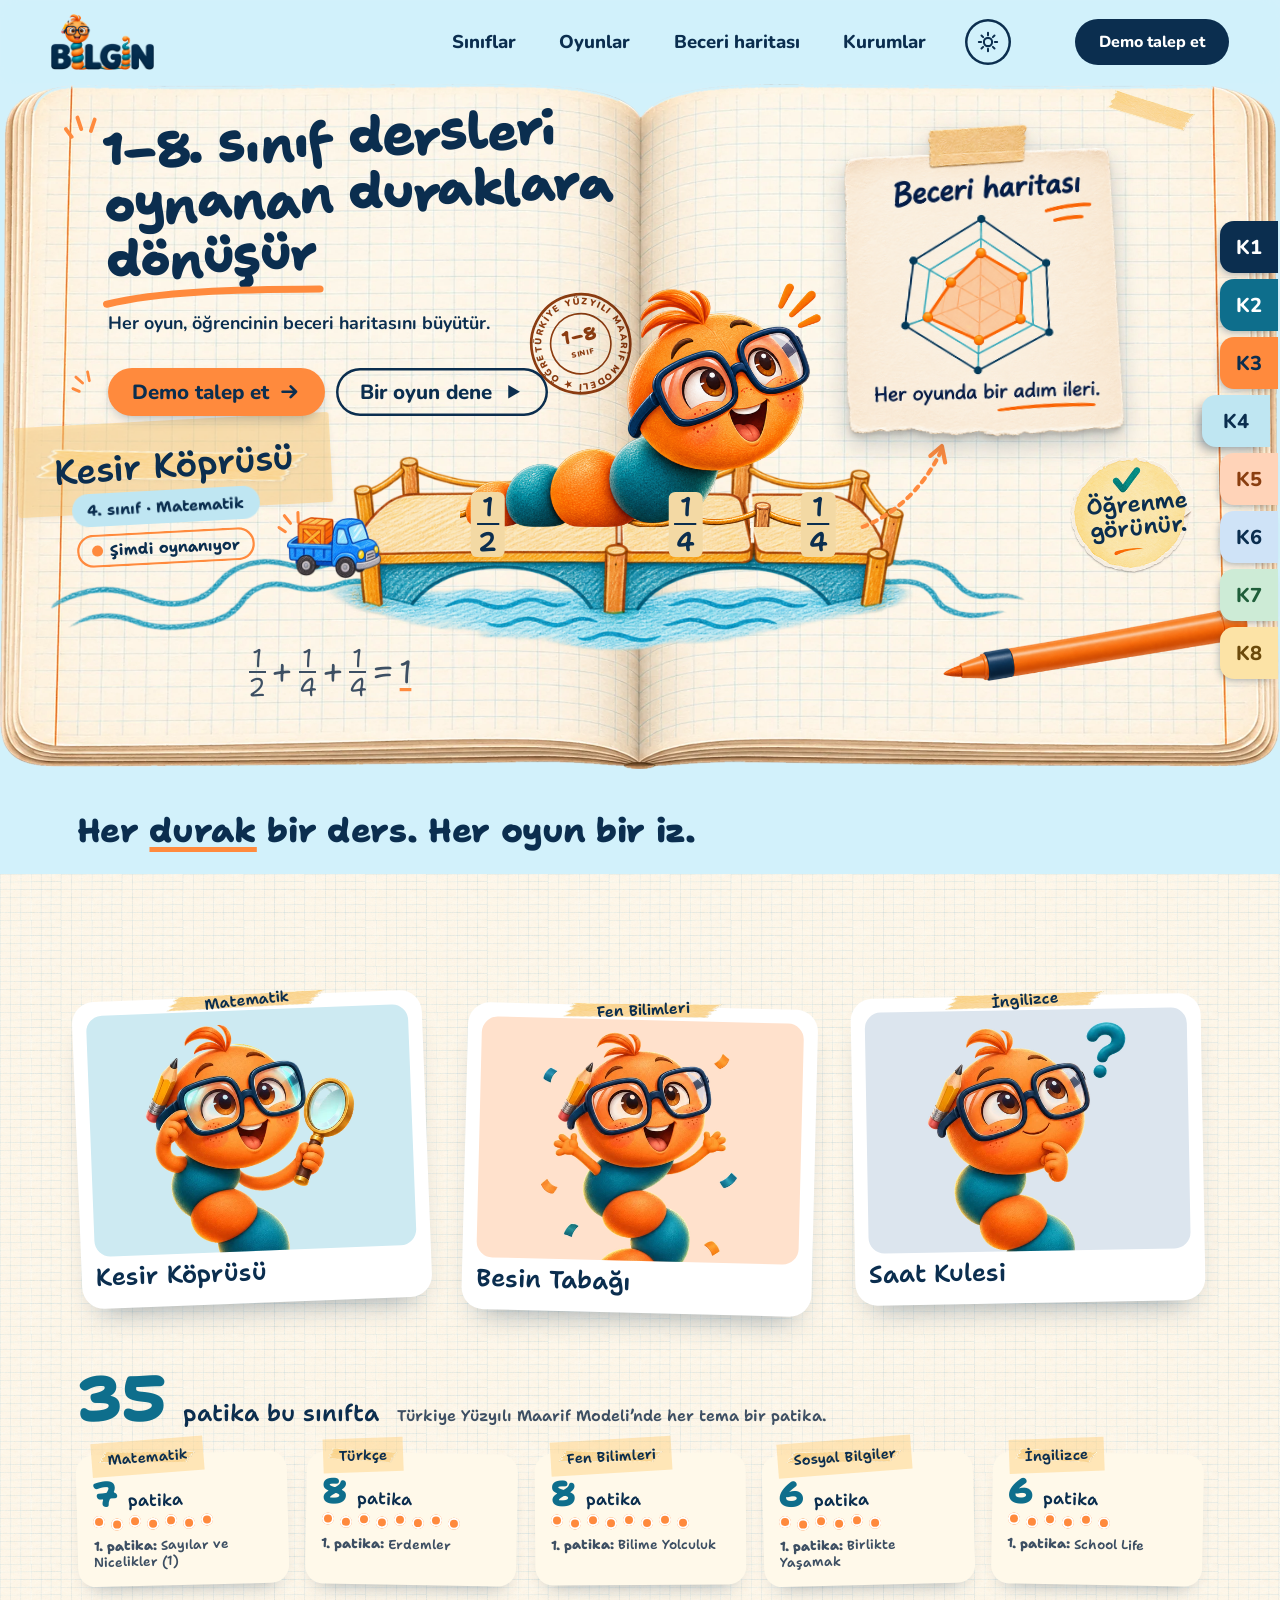
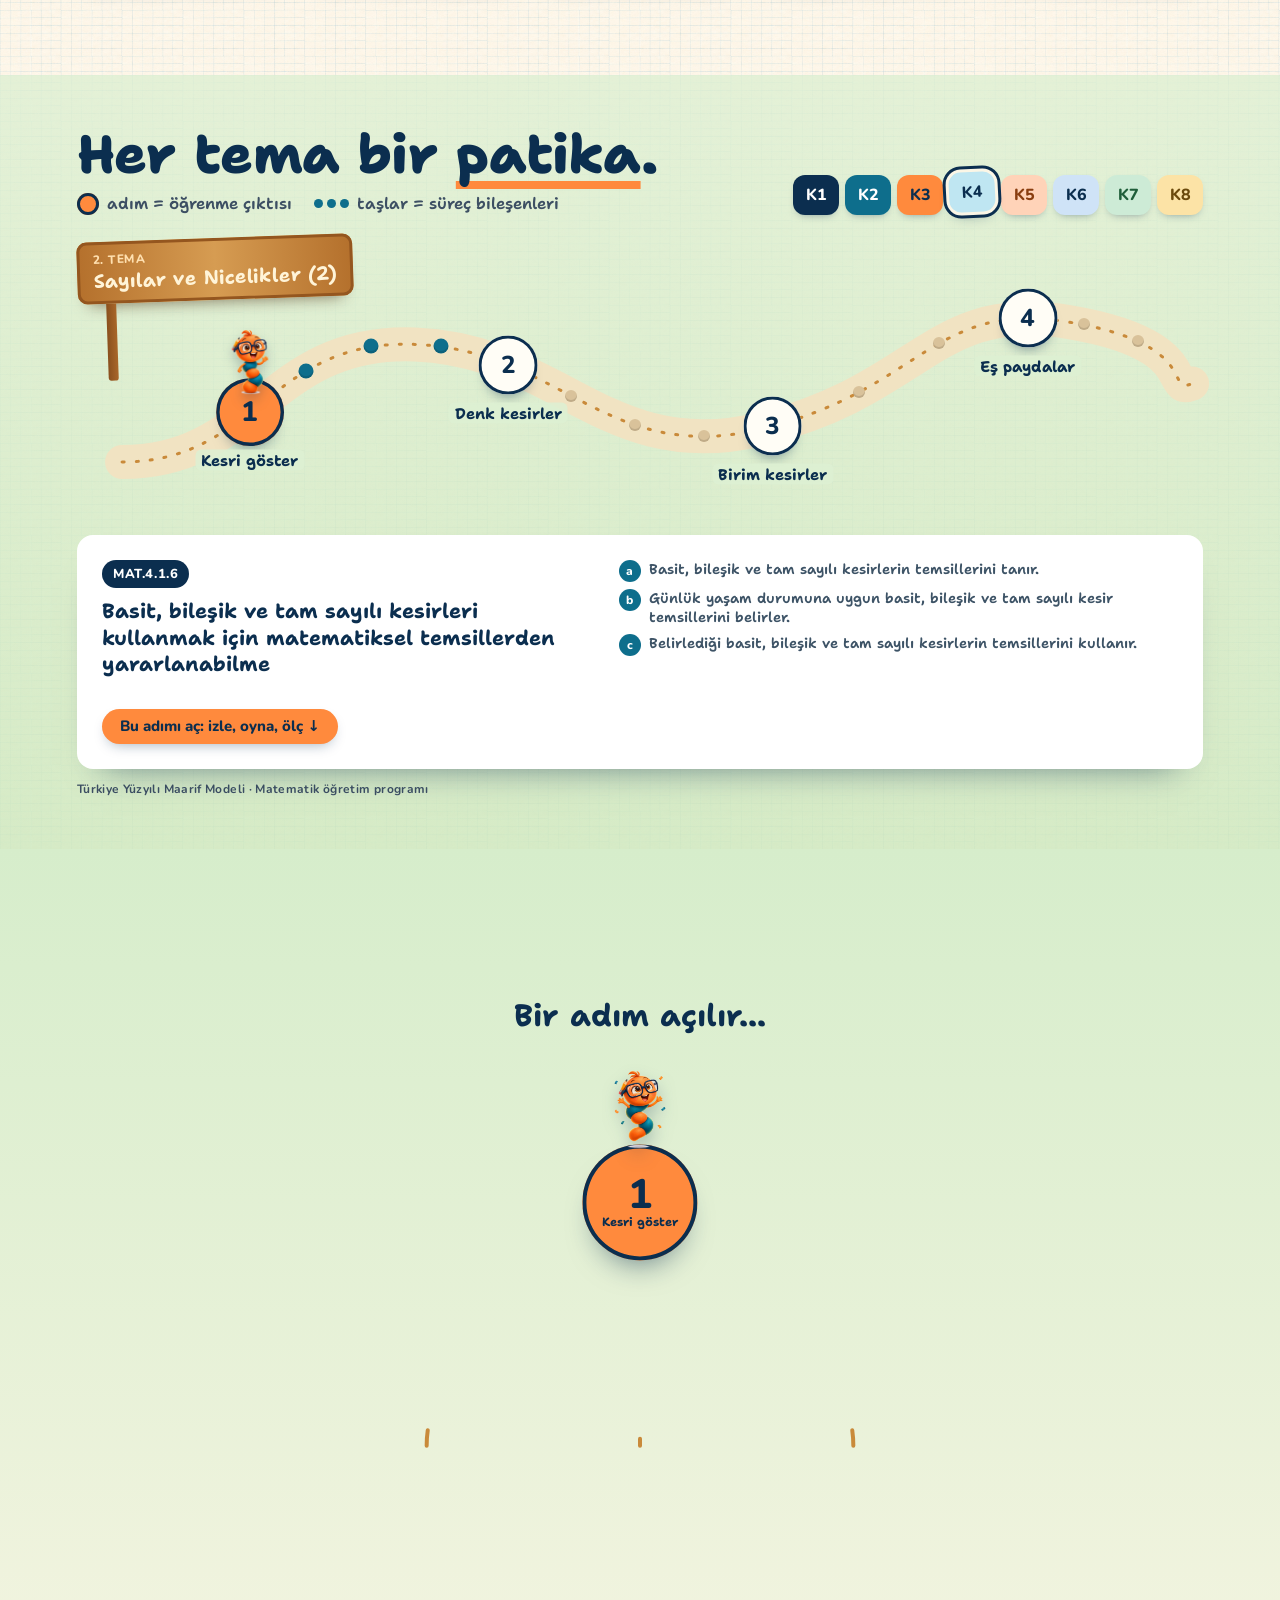
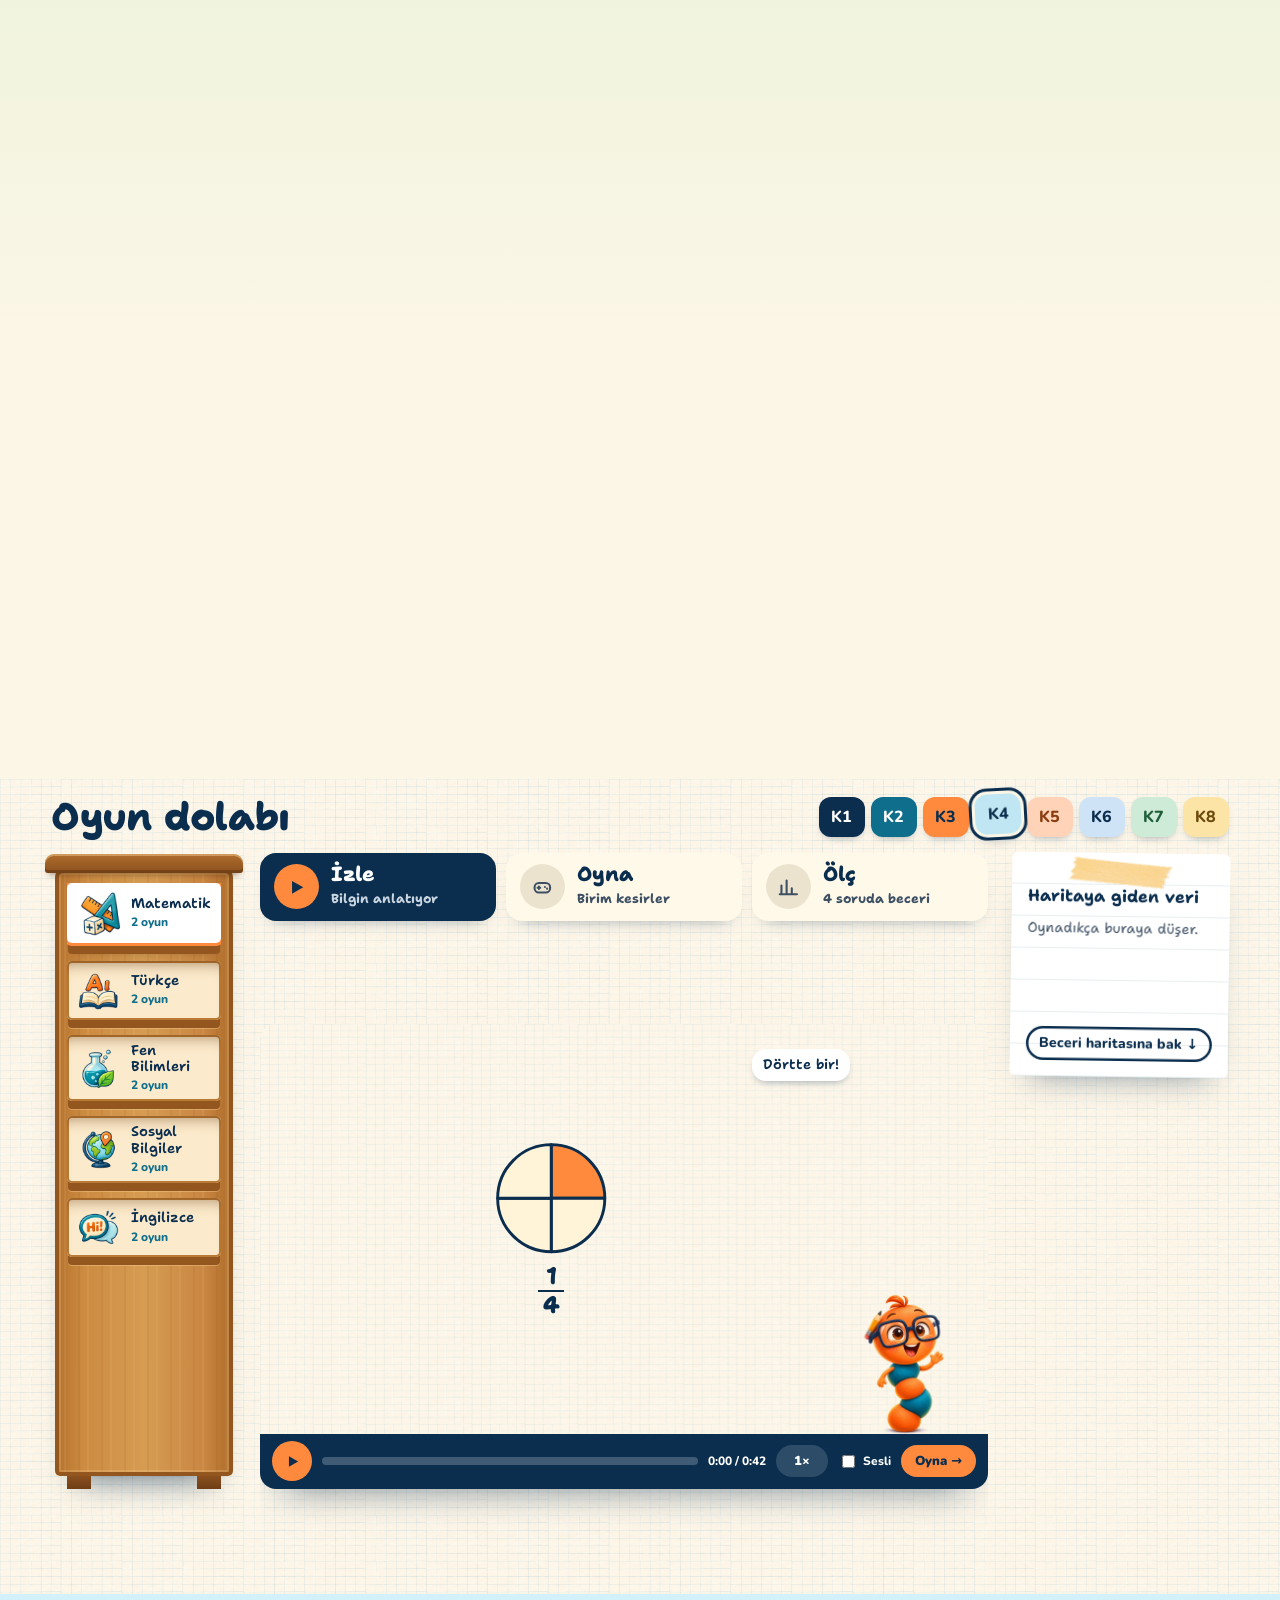
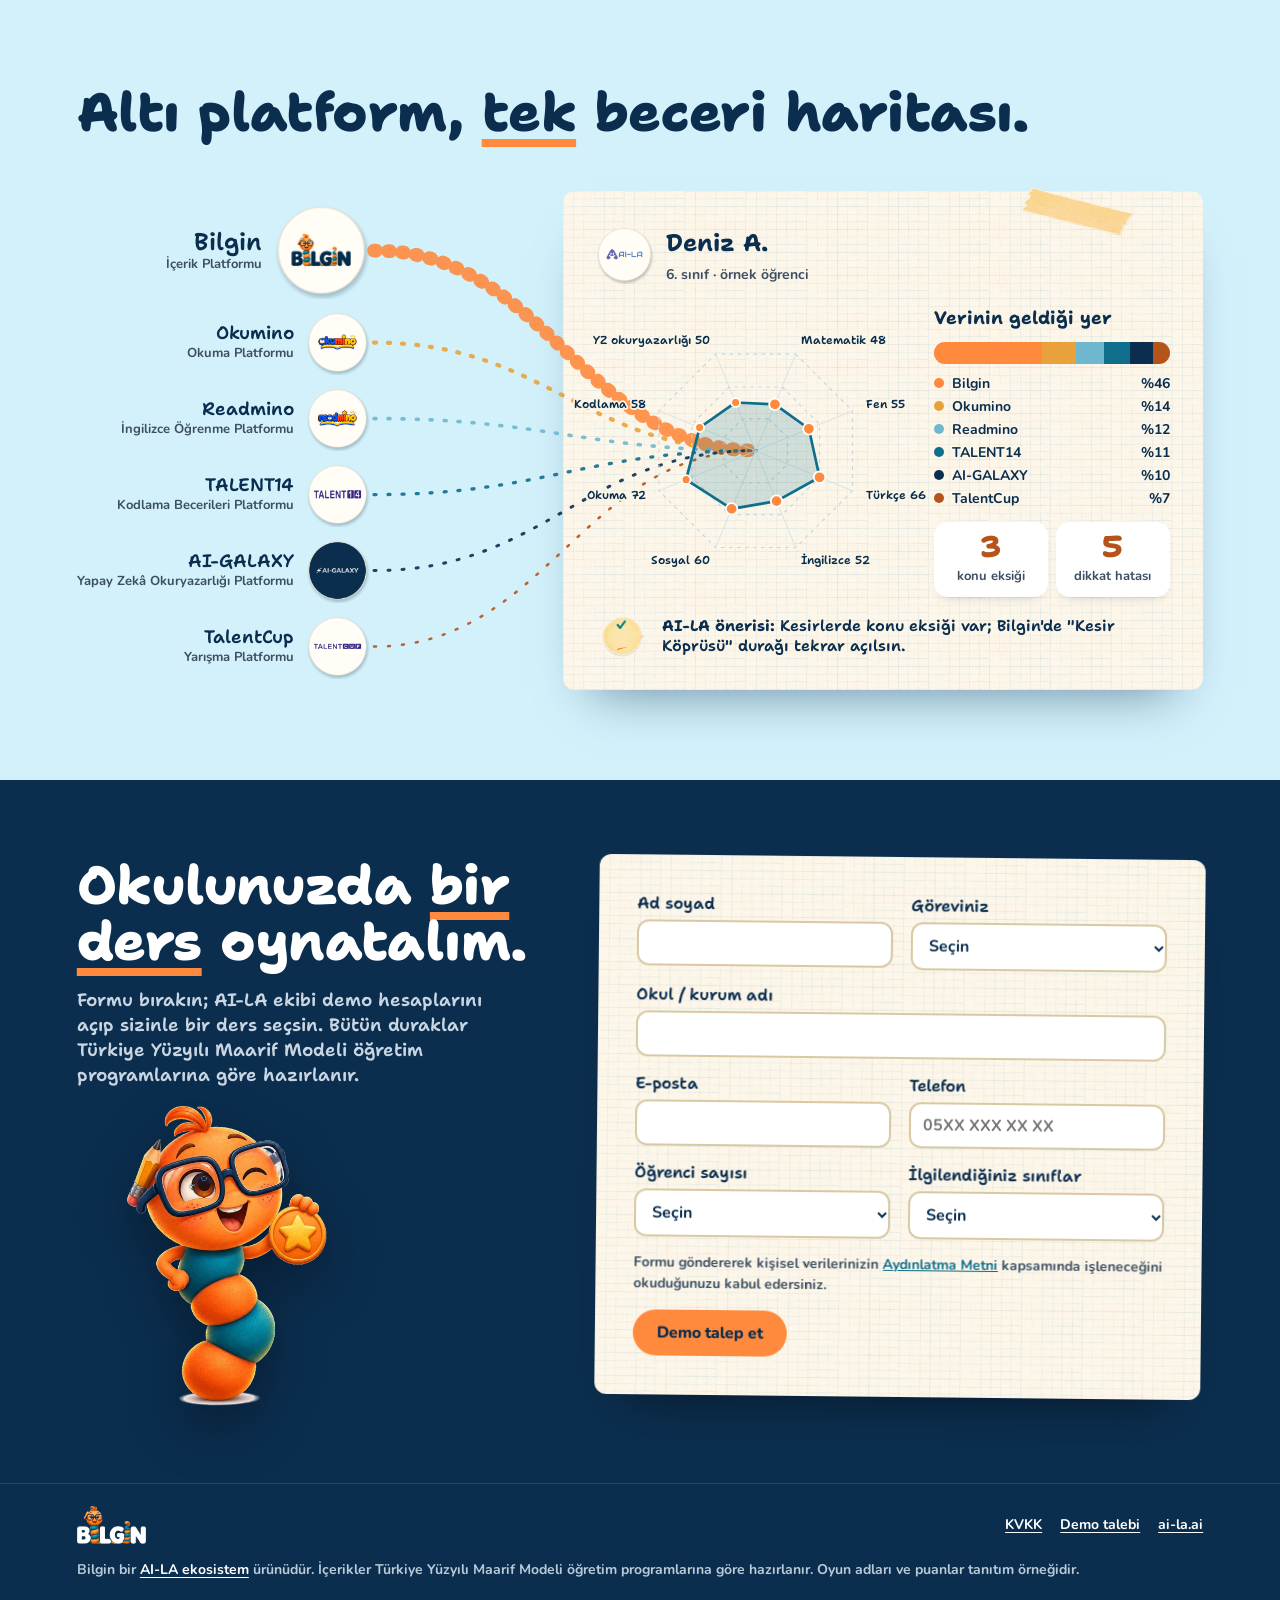
==== commit e6622bed: "Patika: çayır zemini, sınıf rafında ders başına Maarif tema (patika) sayısı, patikadan dolaba kaydır" ====
--- a/index.html
+++ b/index.html
@@ -636,6 +636,53 @@
   .patika-kart{grid-template-columns:1fr}
 }
 @media (prefers-reduced-motion:reduce){ .patika-bilgin,.durak b,.tas{transition:none} }
+/* patika rafı kartları: oyun değil patika sayısı */
+.pt-kart{gap:6px}
+.pt-say{margin:0;font:600 clamp(16px,1.3vw,20px) var(--el)}
+.pt-say b{font:800 clamp(30px,2.8vw,42px)/1 var(--el);color:var(--petrol);margin-right:4px}
+.pt-iz{display:flex;flex-wrap:wrap;gap:6px;align-items:center}
+.pt-iz i{width:12px;height:12px;border-radius:50%;background:var(--mandalina);box-shadow:inset 0 0 0 2px #fff}
+.pt-iz i:nth-child(odd){transform:translateY(-3px)}
+.pt-ilk{margin:2px 0 0;font:600 13px/1.25 var(--el);color:var(--kalem)}
+.pt-ilk::before{content:"1. patika: ";font-weight:800}
+/* patika zemini: çayır yeşili, iz kum rengi */
+.patika-bolum{background:linear-gradient(180deg,#E4F3DC,#D6EDCB);position:relative}
+.patika-bolum::before{content:"";position:absolute;inset:0;background:url(assets/kareli.png) repeat;background-size:auto 46px;opacity:.28;mix-blend-mode:multiply;pointer-events:none}
+.patika-bolum>.ic{position:relative}
+.patika-bolum .durak span{background:color-mix(in srgb,#DDF0D3 85%,transparent)}
+.patika-bolum .patika-svg .iz-golge{stroke:#F1E3C2}
+.pk-ac{grid-column:1/-1;justify-self:start;font-size:15px!important;padding:10px 18px!important;order:3}
+:root[data-theme="dark"] .patika-bolum{background:linear-gradient(180deg,#16352F,#122C29)}
+:root[data-theme="dark"] .patika-bolum::before{opacity:.12}
+:root[data-theme="dark"] .patika-bolum .durak span{background:transparent}
+:root[data-theme="dark"] .patika-bolum .patika-svg .iz-golge{stroke:#2C4F45}
+:root[data-theme="dark"] .pt-say b{color:#7FD0E6}
+/* geçit: patikadaki daire açılır, izle-oyna-ölçe dönüşür, Bilgin dolaba taşır */
+.gecit{position:relative;height:170vh;background:linear-gradient(180deg,#D6EDCB 0,var(--kagit) 70%)}
+:root[data-theme="dark"] .gecit{background:linear-gradient(180deg,#122C29 0,#0E2236 70%)}
+.gecit-sahne{position:sticky;top:var(--d-ust-g,clamp(64px,6.6vw,96px));height:calc(100svh - clamp(64px,6.6vw,96px));display:flex;flex-direction:column;align-items:center;justify-content:center;gap:clamp(12px,2vh,24px);overflow:hidden}
+.gc-yazi{margin:0 0 clamp(36px,7vh,84px);font:700 clamp(22px,2.4vw,36px)/1.15 var(--el);color:var(--lacivert);text-align:center}
+.gc-yazi b{color:#8A3E10}
+:root[data-theme="dark"] .gc-yazi{color:#EAF3F7} :root[data-theme="dark"] .gc-yazi b{color:#FFB27E}
+.gc-orta{position:relative;width:min(640px,92vw);height:min(400px,52svh)}
+.gc-dal{position:absolute;left:0;right:0;top:22%;height:62%;width:100%;overflow:visible}
+.gc-dal path{fill:none;stroke:#C98A3A;stroke-width:4;stroke-linecap:round;stroke-dasharray:1;stroke-dashoffset:1;vector-effect:non-scaling-stroke}
+.gc-daire{position:absolute;left:50%;top:22%;width:clamp(80px,9vw,120px);aspect-ratio:1;border-radius:50%;transform:translate(-50%,-50%) scale(var(--s,1));background:var(--mandalina);color:var(--lacivert);display:grid;place-items:center;align-content:center;box-shadow:inset 0 0 0 4px var(--lacivert),0 18px 30px -16px rgba(11,46,79,.6);z-index:2}
+.gc-daire b{font:800 clamp(30px,3.2vw,44px)/1 var(--ui)}
+.gc-daire span{font:700 12px/1.1 var(--el);max-width:86%;text-align:center;opacity:var(--a,0)}
+.gc-uc{position:absolute;left:0;right:0;top:84%;height:0}
+.gc-e:nth-child(1){left:16.667%} .gc-e:nth-child(2){left:50%} .gc-e:nth-child(3){left:83.333%}
+.gc-e{position:absolute;top:0;width:clamp(92px,10vw,124px);display:flex;flex-direction:column;align-items:center;gap:6px;font:800 clamp(16px,1.5vw,20px) var(--el);color:var(--lacivert);transform:translate(-50%,calc((1 - var(--e,0)) * 30px)) scale(calc(.4 + var(--e,0) * .6));opacity:var(--e,0)}
+.gc-e i{width:clamp(52px,5.4vw,68px);aspect-ratio:1;border-radius:18px;display:grid;place-items:center;background:var(--lacivert);color:#fff;box-shadow:0 14px 20px -12px rgba(11,46,79,.6)}
+.gc-e i svg{width:46%;height:46%}
+.gc-e:nth-child(2) i{background:var(--petrol)} .gc-e:nth-child(3) i{background:#8A3E10}
+:root[data-theme="dark"] .gc-e{color:#EAF3F7}
+.gc-bilgin{position:absolute;width:clamp(64px,6vw,86px);left:var(--bx,50%);top:var(--by,22%);transform:translate(-50%,-112%);z-index:3;filter:drop-shadow(0 8px 8px rgba(11,46,79,.25));pointer-events:none}
+@media (max-width:860px){ .gecit{height:140vh} .gc-orta{height:min(340px,48svh)} }
+@media (prefers-reduced-motion:reduce){
+  .gecit{height:auto;padding-block:48px} .gecit-sahne{position:static;height:auto}
+  .gc-orta{--s:1.25;--a:1} .gc-dal path{stroke-dashoffset:0} .gc-e{--e:1}
+}
 </style>
 </head>
 <body>
@@ -704,32 +751,11 @@
   <div class="kareli bolum" style="padding-top:clamp(40px,5vw,72px)"><div class="ic">
     <div class="foto" id="foto" aria-live="polite"></div>
     <div class="raf-ust">
-      <p class="sayac-el"><b id="oyunSay">10</b> oyun bu sınıfta</p>
-      <span class="raf-not">Türkiye Yüzyılı Maarif Modeli öğretim programlarının temalarına göre: her temada yeni bir durak.</span>
+      <p class="sayac-el"><b id="oyunSay">21</b> patika bu sınıfta</p>
+      <span class="raf-not">Türkiye Yüzyılı Maarif Modeli’nde her tema bir patika.</span>
     </div>
     <div class="raf" id="raf" aria-live="polite"></div>
   </div></div>
-</section>
-
-<section class="kareli bolum" id="oyna" aria-labelledby="h-oyna" style="padding-top:0">
-  <div class="ic">
-    <div class="dolap-ust">
-      <h2 class="bas" id="h-oyna">Oyun dolabı</h2>
-      <div class="dolap-k" id="dolapK" role="group" aria-label="Sınıf seç"><button class="dk dk1" data-k="1" aria-pressed="false" aria-label="1. sınıf">K1</button><button class="dk dk2" data-k="2" aria-pressed="false" aria-label="2. sınıf">K2</button><button class="dk dk3" data-k="3" aria-pressed="false" aria-label="3. sınıf">K3</button><button class="dk dk4" data-k="4" aria-pressed="false" aria-label="4. sınıf">K4</button><button class="dk dk5" data-k="5" aria-pressed="false" aria-label="5. sınıf">K5</button><button class="dk dk6" data-k="6" aria-pressed="false" aria-label="6. sınıf">K6</button><button class="dk dk7" data-k="7" aria-pressed="false" aria-label="7. sınıf">K7</button><button class="dk dk8" data-k="8" aria-pressed="false" aria-label="8. sınıf">K8</button></div>
-      <p class="dolap-alt gorunmez" id="dolapAlt" aria-live="polite"><b>4. sınıf</b> dolabı</p>
-    </div>
-    <div class="dolap">
-      <div class="dolap-cerceve"><div class="dolap-raf" id="dolapRaf" role="group" aria-label="Dersler"></div></div>
-      <div class="oyun-sekme" id="oyunSekme" aria-live="polite"></div>
-      <div class="masa" id="masa" aria-live="polite"></div>
-      <aside class="fis" aria-label="Haritaya giden veri">
-        <img class="fis-bant" src="assets/tape.png" alt="">
-        <b class="el">Haritaya giden veri</b>
-        <ol id="fis"><li class="bos">Oynadıkça buraya düşer.</li></ol>
-        <a class="hap cizgi" href="#harita" style="font-size:15px;padding:10px 16px">Beceri haritasına bak ↓</a>
-      </aside>
-    </div>
-  </div>
 </section>
 
 <section class="kareli patika-bolum" id="patika" aria-labelledby="h-patika">
@@ -752,6 +778,43 @@
     </div>
     <div class="patika-kart" id="patikaKart" aria-live="polite"></div>
     <p class="patika-kaynak">Türkiye Yüzyılı Maarif Modeli · Matematik öğretim programı</p>
+  </div>
+</section>
+
+<div class="gecit" id="gecit" aria-hidden="true">
+  <div class="gecit-sahne">
+    <p class="gc-yazi" id="gcYazi">Bir adım açılır…</p>
+    <div class="gc-orta">
+      <svg class="gc-dal" viewBox="0 0 600 240" preserveAspectRatio="none"><path id="gcD0" d="M300 20 C 300 130, 100 110, 100 236"/><path id="gcD1" d="M300 20 L 300 236"/><path id="gcD2" d="M300 20 C 300 130, 500 110, 500 236"/></svg>
+      <div class="gc-daire" id="gcDaire"><b id="gcNo">1</b><span id="gcAd">Adım</span></div>
+      <div class="gc-uc">
+        <span class="gc-e"><i><svg viewBox="0 0 24 24" fill="currentColor"><path d="M7 4.5v15l13-7.5z"/></svg></i>İzle</span>
+        <span class="gc-e"><i><svg viewBox="0 0 24 24" fill="none" stroke="currentColor" stroke-width="2.4" stroke-linecap="round"><rect x="3" y="7" width="18" height="11" rx="5"/><path d="M8 11v3M6.5 12.5h3M15 11.5h.01M17.5 13.5h.01"/></svg></i>Oyna</span>
+        <span class="gc-e"><i><svg viewBox="0 0 24 24" fill="none" stroke="currentColor" stroke-width="2.4" stroke-linecap="round"><path d="M5 20V10M12 20V4M19 20v-7"/></svg></i>Ölç</span>
+      </div>
+      <img class="gc-bilgin" id="gcBilgin" src="img/poz_sevinc.webp" alt="">
+    </div>
+  </div>
+</div>
+
+<section class="kareli bolum" id="oyna" aria-labelledby="h-oyna" style="padding-top:0">
+  <div class="ic">
+    <div class="dolap-ust">
+      <h2 class="bas" id="h-oyna">Oyun dolabı</h2>
+      <div class="dolap-k" id="dolapK" role="group" aria-label="Sınıf seç"><button class="dk dk1" data-k="1" aria-pressed="false" aria-label="1. sınıf">K1</button><button class="dk dk2" data-k="2" aria-pressed="false" aria-label="2. sınıf">K2</button><button class="dk dk3" data-k="3" aria-pressed="false" aria-label="3. sınıf">K3</button><button class="dk dk4" data-k="4" aria-pressed="false" aria-label="4. sınıf">K4</button><button class="dk dk5" data-k="5" aria-pressed="false" aria-label="5. sınıf">K5</button><button class="dk dk6" data-k="6" aria-pressed="false" aria-label="6. sınıf">K6</button><button class="dk dk7" data-k="7" aria-pressed="false" aria-label="7. sınıf">K7</button><button class="dk dk8" data-k="8" aria-pressed="false" aria-label="8. sınıf">K8</button></div>
+      <p class="dolap-alt gorunmez" id="dolapAlt" aria-live="polite"><b>4. sınıf</b> dolabı</p>
+    </div>
+    <div class="dolap">
+      <div class="dolap-cerceve"><div class="dolap-raf" id="dolapRaf" role="group" aria-label="Dersler"></div></div>
+      <div class="oyun-sekme" id="oyunSekme" aria-live="polite"></div>
+      <div class="masa" id="masa" aria-live="polite"></div>
+      <aside class="fis" aria-label="Haritaya giden veri">
+        <img class="fis-bant" src="assets/tape.png" alt="">
+        <b class="el">Haritaya giden veri</b>
+        <ol id="fis"><li class="bos">Oynadıkça buraya düşer.</li></ol>
+        <a class="hap cizgi" href="#harita" style="font-size:15px;padding:10px 16px">Beceri haritasına bak ↓</a>
+      </aside>
+    </div>
   </div>
 </section>
 
@@ -810,6 +873,7 @@
 <script src="iop/icerik.js"></script>
 <script src="iop/iop.js"></script>
 <script src="iop/patika.js"></script>
+<script src="iop/temalar.js"></script>
 <script>
 (()=>{
 const $=(s,r=document)=>r.querySelector(s), $$=(s,r=document)=>[...r.querySelectorAll(s)];
@@ -882,9 +946,9 @@
   $$('.not').forEach(b=>b.setAttribute('aria-pressed',b.dataset.k==k));
   $$('.sk').forEach(b=>b.setAttribute('aria-pressed',b.dataset.k==k));
   $('#foto').innerHTML=FOTO[k].map(o=>`<article class="polaroid ${o[0]}" data-ders="${o[2]}"><div class="resim"><img src="img/${o[3]}.webp" alt="" loading="lazy"></div><b>${o[1]}</b></article>`).join('');
-  const kartlar=DERS[k].map(d=>({d,o:(OY[d]&&OY[d][k])||[]})).filter(x=>x.o.length);
-  $('#oyunSay').textContent=kartlar.reduce((a,x)=>a+x.o.length,0);
-  $('#raf').innerHTML=kartlar.map(x=>`<div class="kart" data-ders="${x.d}"><ul>${x.o.map(n=>`<li>${n}</li>`).join('')}</ul></div>`).join('');
+  const kartlar=DERS[k].map(d=>({d,t:(window.TEMALAR&&TEMALAR[`${k}|${d}`])||[]})).filter(x=>x.t.length);
+  $('#oyunSay').textContent=kartlar.reduce((a,x)=>a+x.t.length,0);
+  $('#raf').innerHTML=kartlar.map(x=>`<div class="kart pt-kart" data-ders="${x.d}" title="${x.t.map((t,i)=>`${i+1}. ${t}`).join('&#10;')}"><p class="pt-say"><b>${x.t.length}</b> patika</p><div class="pt-iz" aria-hidden="true">${x.t.map(()=>'<i></i>').join('')}</div><p class="pt-ilk">${x.t[0]}</p></div>`).join('');
   if(typeof dolapCiz==='function'&&window.__dolapHazir) dolapCiz(k);
   if(window.__heroHazir) heroDegis(k);
   if(window.patikaCiz) patikaCiz(k);
@@ -895,7 +959,7 @@
   /* üstteki bölümler sınıfla yeniden çizilir; dolap yerinden oynamasın */
   const o=$('#oyna'), y=o.getBoundingClientRect().top; sinif(+b.dataset.k); const f=o.getBoundingClientRect().top-y; if(Math.abs(f)>1) scrollBy(0,f);};
 /* dolap ekrandayken kenar sekmeleri çekilir: sınıf seçimi dolabın kendi satırında */
-if('IntersectionObserver' in window){ const ic=new Set(); const io=new IntersectionObserver(gl=>{gl.forEach(g=>g.isIntersecting?ic.add(g.target):ic.delete(g.target)); document.body.classList.toggle('dolapta',ic.size>0);},{rootMargin:'-45% 0px -45% 0px'}); [$('#oyna'),$('#patika')].forEach(el=>el&&io.observe(el)); }
+if('IntersectionObserver' in window){ const ic=new Set(); const io=new IntersectionObserver(gl=>{gl.forEach(g=>g.isIntersecting?ic.add(g.target):ic.delete(g.target)); document.body.classList.toggle('dolapta',ic.size>0);},{rootMargin:'-45% 0px -45% 0px'}); [$('#oyna'),$('#patika'),$('#gecit')].forEach(el=>el&&io.observe(el)); }
 sinif(4);
 window.__heroHazir=true;
 
@@ -1209,8 +1273,10 @@
     $$('.durak',du).forEach(b=>b.setAttribute('aria-pressed',+b.dataset.i===i));
     $$('.tas',du).forEach(t=>t.classList.toggle('on',+t.dataset.i===i));
     bil.style.left=yer[i][0]+'%'; bil.style.top=yer[i][1]+'%';
+    if(window.gecitAdim) gecitAdim(i+1,P.adim[i].ad);
     const a=P.adim[i], ilk=a.surec.slice(0,4), harf='abcçdefgğh';
     kart.innerHTML=`<div><span class="pk-kod">${es(a.kod)}</span><p class="pk-cikti">${es(a.cikti)}</p></div>`+
+      `<button class="hap turuncu pk-ac" id="pkAc">Bu adımı aç: izle, oyna, ölç ↓</button>`+
       (a.surec.length?`<ol class="pk-surec" aria-label="Süreç bileşenleri">${ilk.map((t,j)=>`<li><i>${harf[j]}</i><span>${es(t)}</span></li>`).join('')}${a.surec.length>4?`<li class="daha">+${a.surec.length-4} süreç bileşeni daha</li>`:''}</ol>`:'<p class="pk-surec">Bu çıktı tek adımda gösterilir.</p>');
   }
   window.patikaCiz=k=>{
@@ -1230,6 +1296,38 @@
   $('#patikaK').onclick=e=>{const b=e.target.closest('.dk'); if(!b) return; ton('tik');
     const o=$('#patika'), y=o.getBoundingClientRect().top; sinif(+b.dataset.k); const f=o.getBoundingClientRect().top-y; if(Math.abs(f)>1) scrollBy(0,f);};
   patikaCiz(dolapSinif);
+
+/* geçit: kaydırdıkça patikadaki adım açılır, izle-oyna-ölçe dönüşür */
+(()=>{
+  const g=$('#gecit'), da=$('#gcDaire'), bi=$('#gcBilgin'), ya=$('#gcYazi'), dal=[0,1,2].map(i=>$('#gcD'+i)), uc=$$('.gc-e');
+  const az=matchMedia('(prefers-reduced-motion: reduce)');
+  dal.forEach(d=>{ d.setAttribute('pathLength','1'); });
+  const kis=(v,a,b)=>Math.min(1,Math.max(0,(v-a)/(b-a))), yum=t=>t<.5?2*t*t:1-Math.pow(-2*t+2,2)/2;
+  let son=-1, acildi='';
+  window.gecitAdim=(no,ad)=>{ $('#gcNo').textContent=no; $('#gcAd').textContent=ad; };
+  { const P0=window.PATIKA&&PATIKA[dolapSinif]; if(P0) gecitAdim(1,P0.adim[0].ad); }
+  function ciz(){
+    if(az.matches){ ya.innerHTML='Bir adım açılır: <b>izle, oyna, ölç.</b>'; return; }
+    const r=g.getBoundingClientRect(), sh=g.firstElementChild.offsetHeight, top=parseFloat(getComputedStyle(g.firstElementChild).top)||0;
+    const p=kis(top-r.top,0,Math.max(1,r.height-sh)); if(Math.abs(p-son)<.002) return; const once=son; son=p;
+    const a=yum(kis(p,0,.3)), b=kis(p,.28,.62), c=yum(kis(p,.58,.9));
+    da.style.setProperty('--s',(1+a*.7*(1-b*.35)).toFixed(3)); da.style.setProperty('--a',a.toFixed(2));
+    dal.forEach((d,i)=>d.style.strokeDashoffset=(1-kis(b,i*.15,.6+i*.15)).toFixed(3));
+    uc.forEach((e,i)=>e.style.setProperty('--e',yum(kis(p,.42+i*.07,.62+i*.07)).toFixed(3)));
+    /* Bilgin: daireden İzle'ye iner */
+    const oh=da.parentElement.offsetHeight||1, y0=22-(da.offsetHeight/2*parseFloat(da.style.getPropertyValue('--s')||1))/oh*100+3, x0=50, x1=16.66, y1=84; bi.style.setProperty('--bx',(x0+(x1-x0)*c)+'%'); bi.style.setProperty('--by',(y0+(y1-y0)*c-Math.sin(c*Math.PI)*12)+'%');
+    ya.innerHTML=p<.3?'Bir adım açılır…':p<.62?'…ve bir etkinliğe dönüşür:':'Bir adım açılır: <b>izle, oyna, ölç.</b>';
+    /* geçidin sonunda dolap bu adımın dersine (Matematik) geçer, bir kez */
+    const anahtar=$('#gcNo').textContent+'|'+dolapSinif;
+    if(once>=0&&once<.92&&p>=.92&&p<1&&acildi!==anahtar){ acildi=anahtar; if(dolapDers!=='Matematik'){ dolapDers='Matematik'; dolapOyna(); } }
+  }
+  let bek=0; const iste=()=>{ if(!bek) bek=requestAnimationFrame(()=>{bek=0;ciz();}); };
+  addEventListener('scroll',iste,{passive:true}); addEventListener('resize',iste); ciz();
+  /* kart düğmesi: geçidi kaydırarak dolaba in */
+  $('#patikaKart').addEventListener('click',e=>{ if(!e.target.closest('#pkAc')) return; ton('tik');
+    if(dolapDers!=='Matematik'){ dolapDers='Matematik'; dolapOyna(); }
+    $('#oyna').scrollIntoView({behavior:az.matches?'auto':'smooth',block:'start'}); });
+})();
 })();
 
 
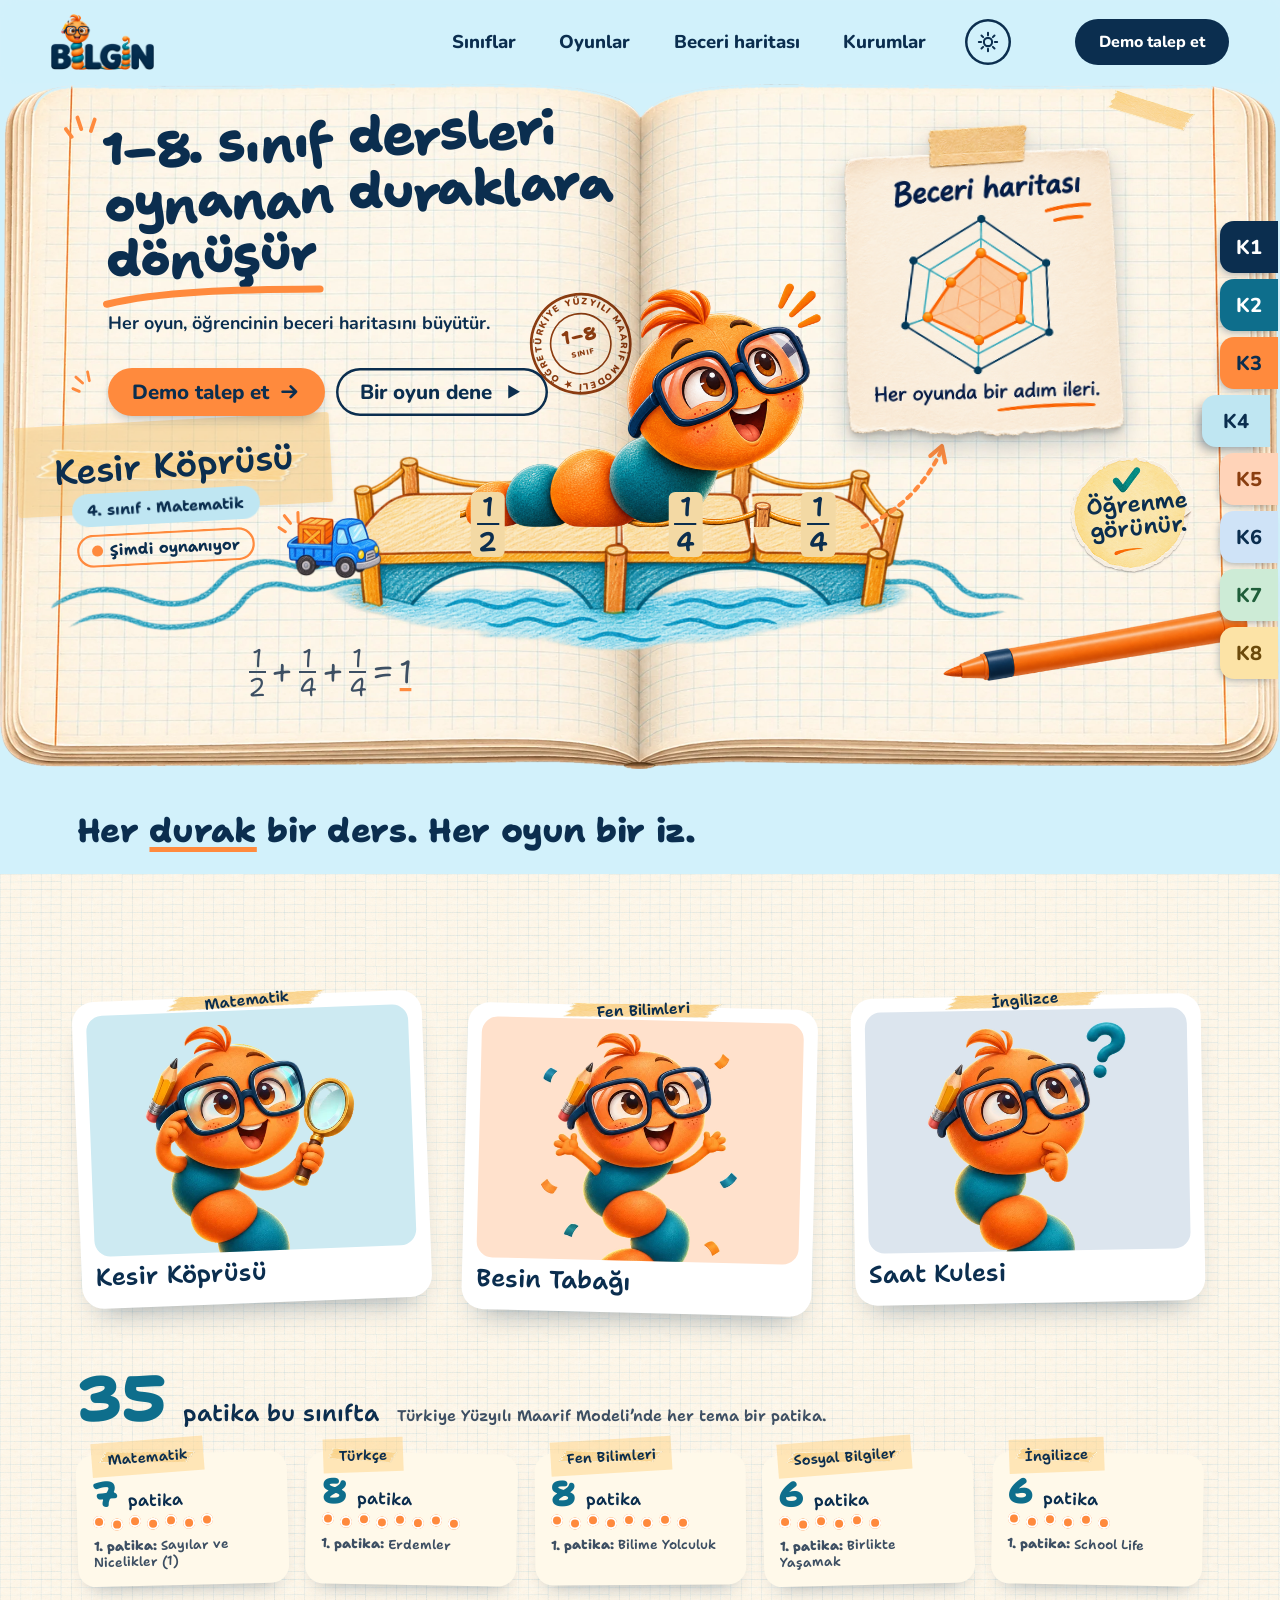
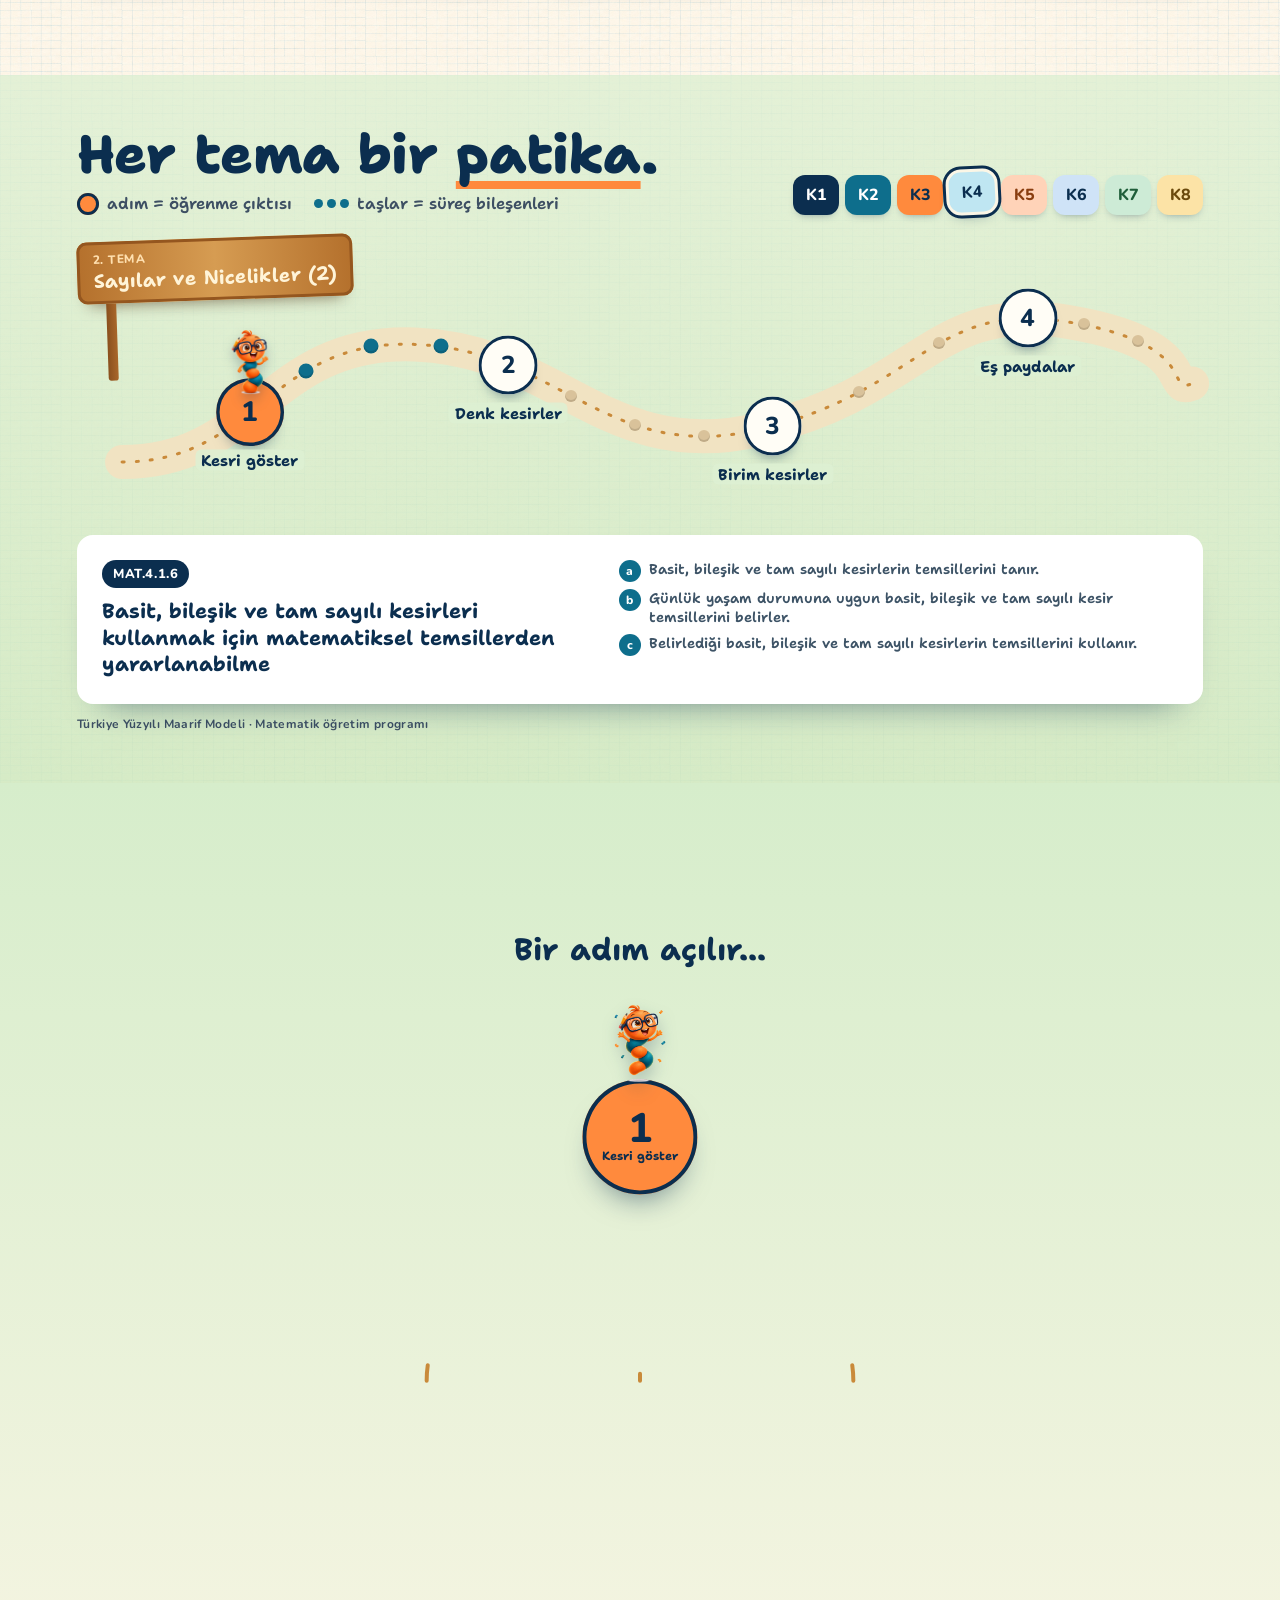
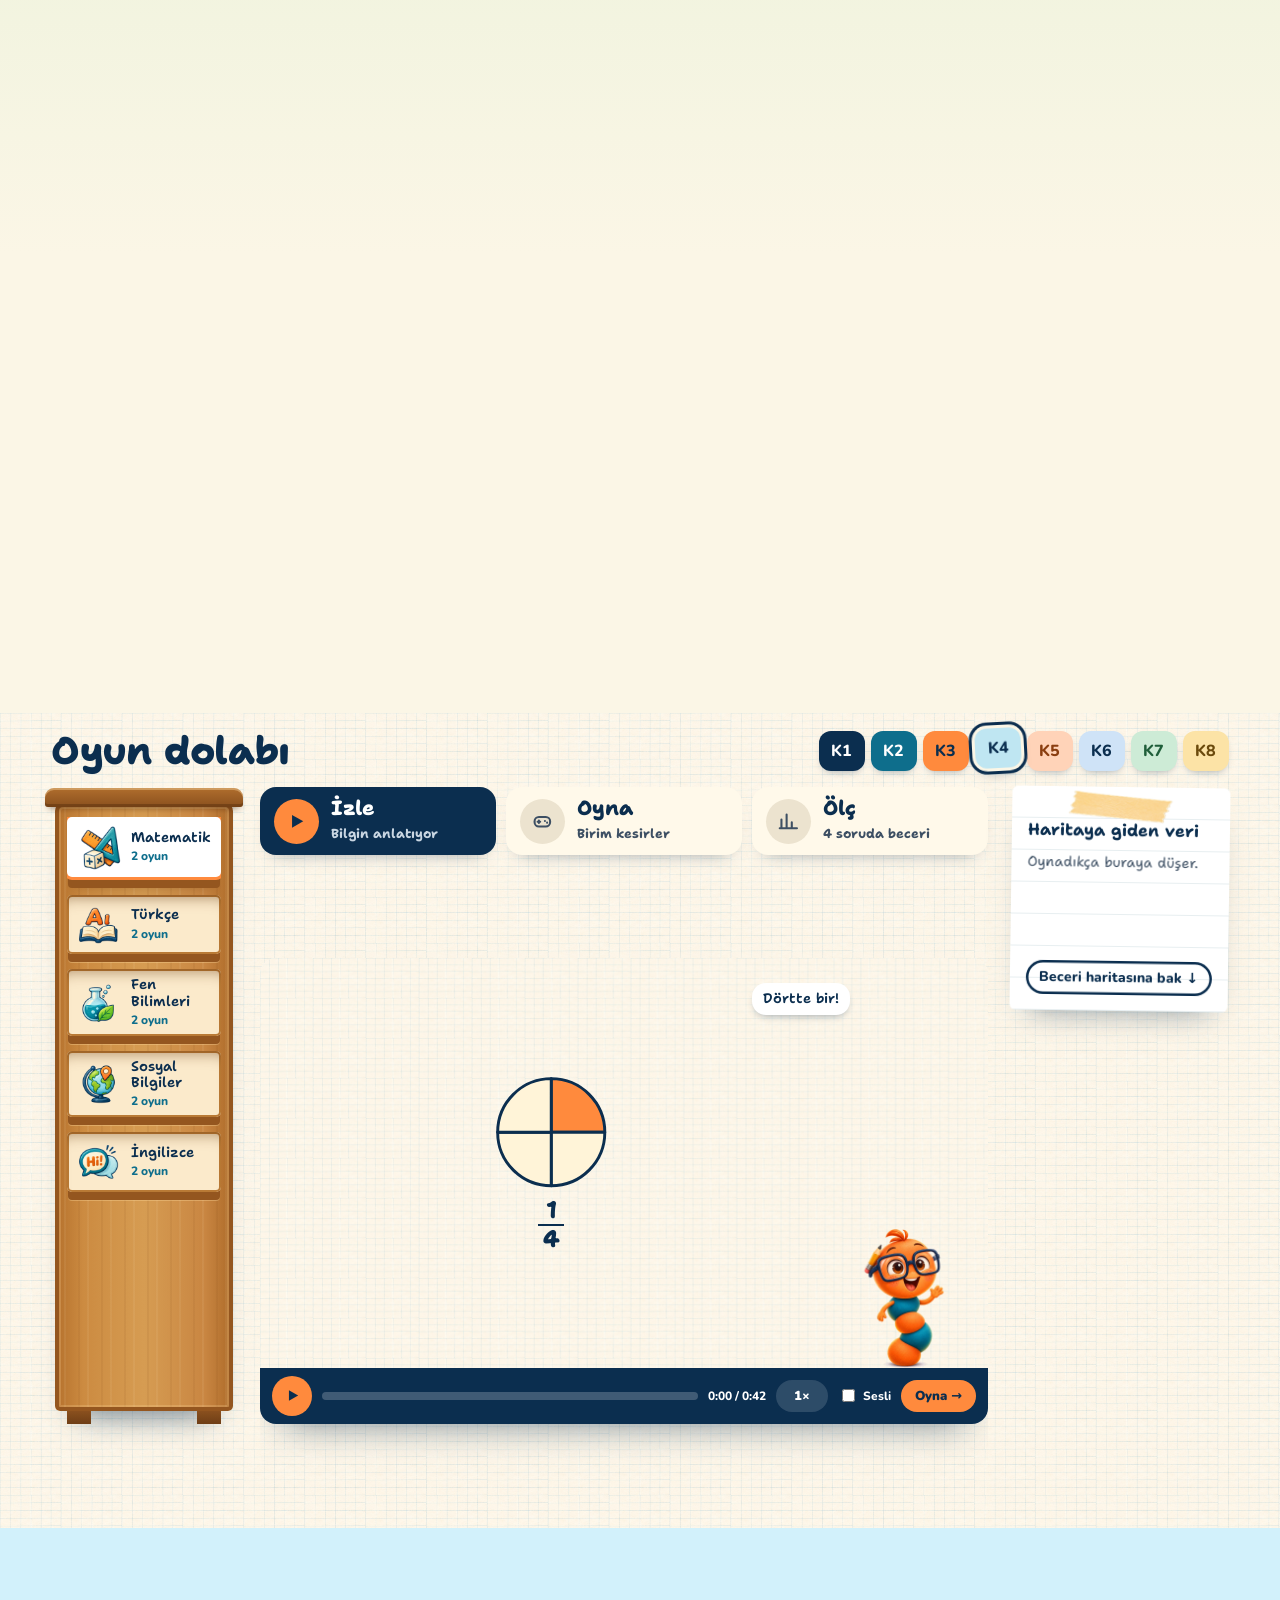
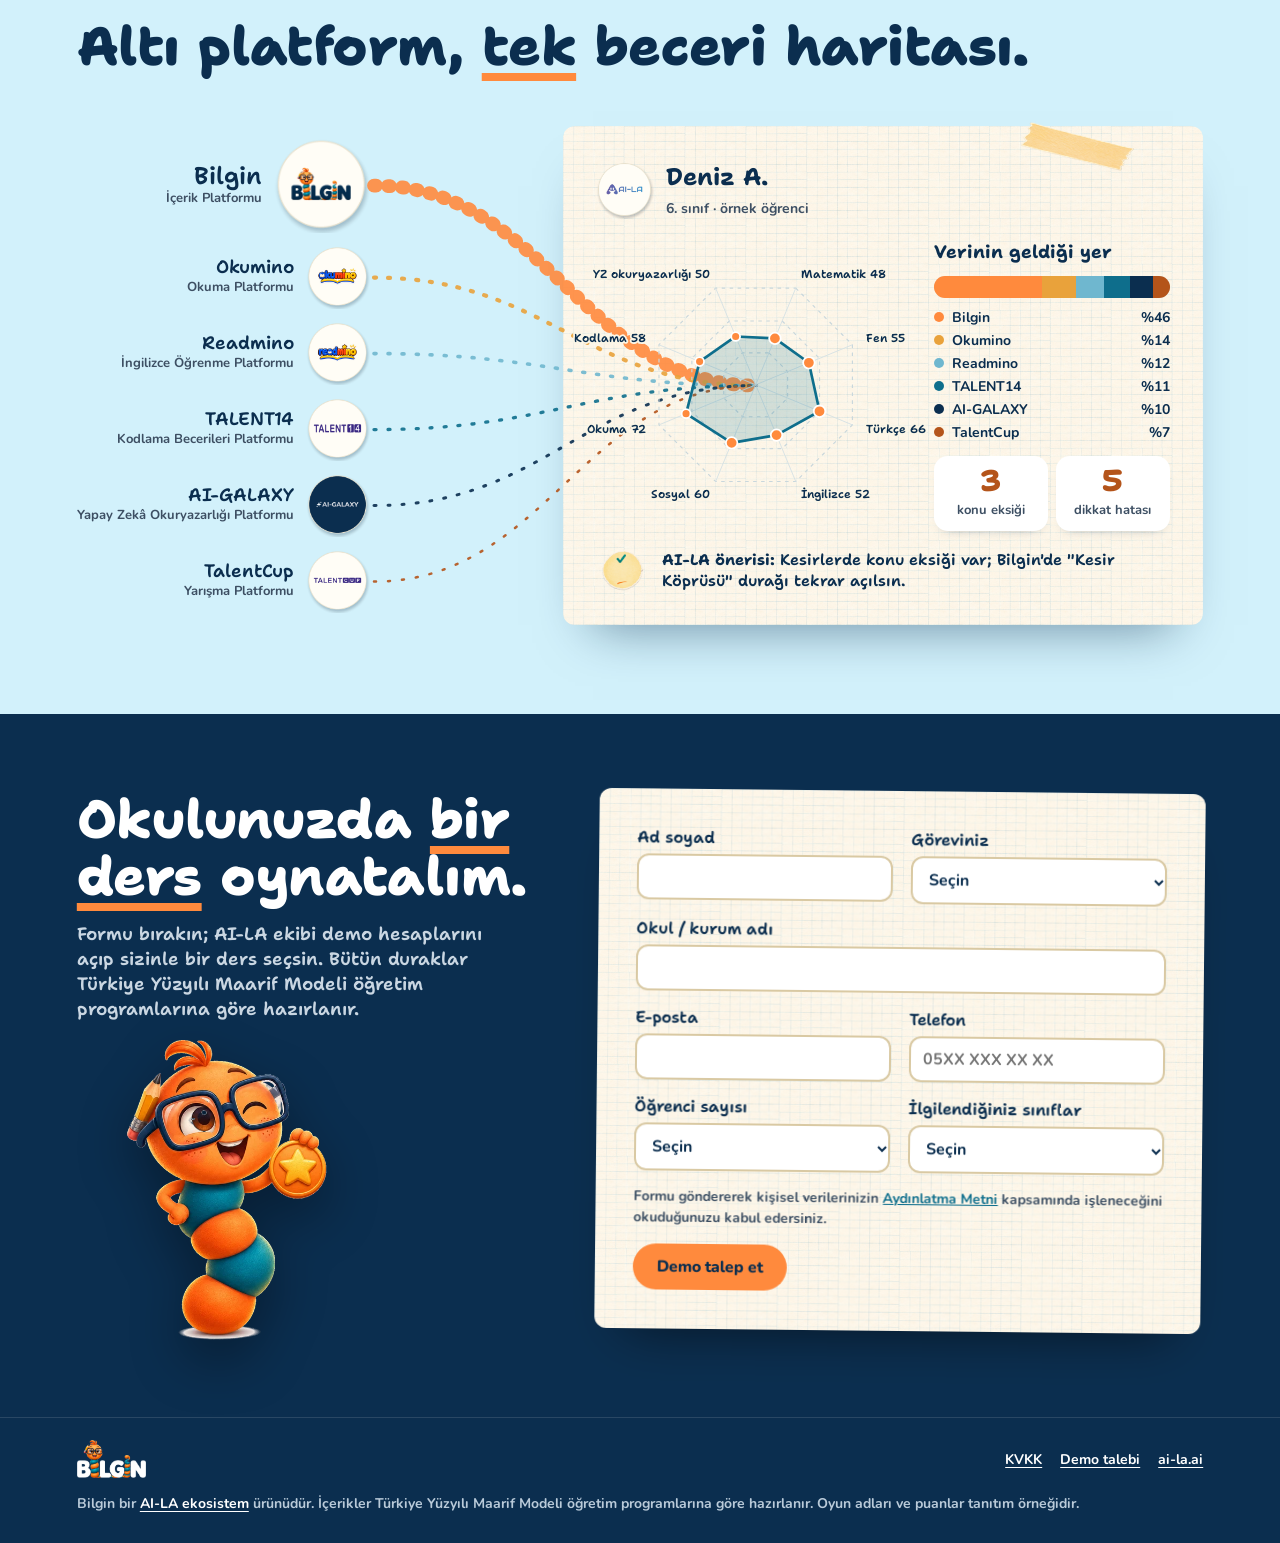
==== commit 0d127cae: "Hero sayfa çevirme: sahneler WebP (5x küçük), önceden yüklenip çözülür, içerik yaprak dikken değişir" ====
--- a/index.html
+++ b/index.html
@@ -455,11 +455,24 @@
 .etiket b{white-space:nowrap}
 .sahne.k-diger .k4{display:none!important}
 .sahne-icerik-gecis .etiket,.sahne-icerik-gecis .hap-k,.sahne-icerik-gecis .denklem,.sahne-icerik-gecis .eksen,.sahne-icerik-gecis .sahne-img,.sahne-icerik-gecis .k4{opacity:0}
-.etiket,.hap-k,.denklem,.eksen,.sahne-img,.k4{transition:opacity .22s}
+.etiket,.hap-k,.denklem,.eksen,.sahne-img,.k4{transition:opacity .28s ease-out}
+.sahne-icerik-gecis .etiket,.sahne-icerik-gecis .hap-k,.sahne-icerik-gecis .denklem,.sahne-icerik-gecis .eksen,.sahne-icerik-gecis .sahne-img,.sahne-icerik-gecis .k4{transition-duration:.16s}
 .cevir{position:absolute;left:50%;top:1.5%;width:48.6%;height:96%;transform-origin:0 50%;transform-style:preserve-3d;pointer-events:none;z-index:6;display:none;border-radius:0 10px 10px 0;
   background:url(assets/notebook.webp) 100% 50%/205.8% 104.2% no-repeat}
 .cevir::after{content:"";position:absolute;inset:0;border-radius:inherit;background:linear-gradient(90deg,rgba(11,46,79,.28),rgba(255,255,255,0) 30%,rgba(11,46,79,.12))}
 .cevir.donuyor{display:block;animation:sayfaCevir .82s cubic-bezier(.45,.05,.3,1) forwards}
+/* çevrilen yaprak: önü sağ sayfa, arkası sol sayfa; kalkarken kararır, inerken açılır */
+.cevir{background:none!important}
+.cevir::after{display:none}
+.cevir .yz{position:absolute;inset:0;border-radius:inherit;backface-visibility:hidden;-webkit-backface-visibility:hidden;background:url(assets/notebook.webp) 100% 50%/205.8% 104.2% no-repeat}
+.cevir .yz.arka{transform:rotateY(180deg);background-position:0 50%;border-radius:10px 0 0 10px}
+.cevir .yz::after{content:"";position:absolute;inset:0;border-radius:inherit;opacity:0}
+.cevir .yz.on::after{background:linear-gradient(90deg,rgba(11,46,79,.34),rgba(11,46,79,.06) 38%,rgba(255,255,255,.18))}
+.cevir .yz.arka::after{background:linear-gradient(270deg,rgba(11,46,79,.30),rgba(11,46,79,.05) 38%,rgba(255,255,255,.12))}
+.cevir.donuyor .yz.on::after{animation:yzOn .82s ease-in forwards}
+.cevir.donuyor .yz.arka::after{animation:yzArka .82s ease-out forwards}
+@keyframes yzOn{0%{opacity:0}50%,100%{opacity:1}}
+@keyframes yzArka{0%,50%{opacity:1}100%{opacity:0}}
 @keyframes sayfaCevir{0%{transform:rotateY(0)}100%{transform:rotateY(-180deg)}}
 @media (prefers-reduced-motion:reduce){.cevir.donuyor{display:none}}
 
@@ -651,7 +664,6 @@
 .patika-bolum>.ic{position:relative}
 .patika-bolum .durak span{background:color-mix(in srgb,#DDF0D3 85%,transparent)}
 .patika-bolum .patika-svg .iz-golge{stroke:#F1E3C2}
-.pk-ac{grid-column:1/-1;justify-self:start;font-size:15px!important;padding:10px 18px!important;order:3}
 :root[data-theme="dark"] .patika-bolum{background:linear-gradient(180deg,#16352F,#122C29)}
 :root[data-theme="dark"] .patika-bolum::before{opacity:.12}
 :root[data-theme="dark"] .patika-bolum .durak span{background:transparent}
@@ -726,8 +738,8 @@
     <img class="p kopru k4" src="assets/bridge2.png" alt="Kesir tahtalarından nehrin üstüne kurulan köprü ve yük bekleyen kamyon">
     <svg class="p kiv-kamyon k4" viewBox="0 0 40 40" aria-hidden="true"><g stroke="#FF8A3D" stroke-width="4" stroke-linecap="round"><path d="M8 30 2 22"/><path d="M18 22 14 10"/><path d="M28 24 32 12"/></g></svg>
     <img class="p kamyon-h k4" src="assets/kamyon.png" alt="">
-    <img class="p sahne-img" id="hSahne" src="assets/sahne/k1.png" alt="" hidden>
-    <div class="cevir" id="cevir" aria-hidden="true"></div>
+    <img class="p sahne-img" id="hSahne" src="assets/sahne/k1.webp" alt="" decoding="async" hidden>
+    <div class="cevir" id="cevir" aria-hidden="true"><i class="yz on"></i><i class="yz arka"></i></div>
     <img class="p kurt k4" src="assets/worm.png" alt="Bilgin köprünün üstünde ilerliyor">
     <span class="tahta t1 k4" aria-hidden="true">1<hr>2</span><span class="tahta t2 k4" aria-hidden="true">1<hr>4</span><span class="tahta t3 k4" aria-hidden="true">1<hr>4</span>
     <div class="p denklem" id="hDenklem" role="img" aria-label="Bir bölü iki artı bir bölü dört artı bir bölü dört eşittir bir"><span class="kesir">1<hr>2</span>+<span class="kesir">1<hr>4</span>+<span class="kesir">1<hr>4</span>=<u>1</u></div>
@@ -913,19 +925,34 @@
 function heroIcerik(k){
   const st=$('#sahne'), h=HERO[k], img=$('#hSahne');
   if(!h){ st.classList.remove('k-diger'); img.hidden=true; $('#hOyun').innerHTML=H4.oyun; $('#hSinif').innerHTML=H4.sinif; $('#hDenklem').innerHTML=H4.denk; ['hE1','hE2','hE3'].forEach((id,i)=>$('#'+id).innerHTML=H4.e[i]); return; }
-  st.classList.add('k-diger'); img.src=`assets/sahne/k${k}.png`; img.alt=`${h[0]} sahnesinde Bilgin`; img.hidden=false;
+  st.classList.add('k-diger'); img.src=`assets/sahne/k${k}.webp`; img.alt=`${h[0]} sahnesinde Bilgin`; img.hidden=false;
   $('#hOyun').innerHTML=h[0]; $('#hSinif').innerHTML=h[1]; $('#hDenklem').innerHTML=h[2]; ['hE1','hE2','hE3'].forEach((id,i)=>$('#'+id).innerHTML=h[3][i]);
 }
+/* sahne görselleri: sayfa açılınca boşta indirilip çözülür, çevirmede bekleme olmaz */
+const SAHNE={};
+function sahneYukle(k){
+  if(!HERO[k]) return Promise.resolve();
+  if(!SAHNE[k]){ const im=new Image(); im.decoding='async'; im.src=`assets/sahne/k${k}.webp`;
+    SAHNE[k]=(im.decode?im.decode():new Promise((r,j)=>{im.onload=r;im.onerror=j;})).catch(()=>{}); }
+  return SAHNE[k];
+}
+addEventListener('load',()=>{ const f=()=>[5,3,1,6,2,7,8].forEach((k,i)=>setTimeout(()=>sahneYukle(k),i*250));
+  'requestIdleCallback' in window?requestIdleCallback(f,{timeout:2500}):setTimeout(f,1200); });
+let heroNo=0;
 function heroDegis(k){
-  if(k===heroSinif) return; heroSinif=k;
-  const st=$('#sahne'), cv=$('#cevir');
+  if(k===heroSinif) return; heroSinif=k; const no=++heroNo;
+  const st=$('#sahne'), cv=$('#cevir'), t0=performance.now();
   try{ sesSayfa.currentTime=0; sesSayfa.play().catch(()=>{}); }catch(e){}
-  if(matchMedia('(prefers-reduced-motion: reduce)').matches){ heroIcerik(k); return; }
+  const hazir=sahneYukle(k);
+  if(matchMedia('(prefers-reduced-motion: reduce)').matches){ hazir.then(()=>{ if(no===heroNo) heroIcerik(k); }); return; }
   st.classList.add('sahne-icerik-gecis');
   cv.classList.remove('donuyor'); void cv.offsetWidth; cv.classList.add('donuyor');
-  setTimeout(()=>{ heroIcerik(k); }, 380);
-  setTimeout(()=>{ st.classList.remove('sahne-icerik-gecis'); }, 470);
-  setTimeout(()=>{ cv.classList.remove('donuyor'); }, 860);
+  /* yaprak dikleşince (yarısı) ve görsel çözülünce değiş; yaprak sol sayfaya inerken belir */
+  Promise.all([hazir,new Promise(r=>setTimeout(r,330))]).then(()=>{
+    if(no!==heroNo) return; heroIcerik(k);
+    setTimeout(()=>{ if(no===heroNo) st.classList.remove('sahne-icerik-gecis'); }, Math.max(40,420-(performance.now()-t0)));
+  });
+  setTimeout(()=>{ if(no===heroNo) cv.classList.remove('donuyor'); }, 860);
 }
 
 /* ---------- sınıflar ve oyun rafı ---------- */
@@ -1276,7 +1303,6 @@
     if(window.gecitAdim) gecitAdim(i+1,P.adim[i].ad);
     const a=P.adim[i], ilk=a.surec.slice(0,4), harf='abcçdefgğh';
     kart.innerHTML=`<div><span class="pk-kod">${es(a.kod)}</span><p class="pk-cikti">${es(a.cikti)}</p></div>`+
-      `<button class="hap turuncu pk-ac" id="pkAc">Bu adımı aç: izle, oyna, ölç ↓</button>`+
       (a.surec.length?`<ol class="pk-surec" aria-label="Süreç bileşenleri">${ilk.map((t,j)=>`<li><i>${harf[j]}</i><span>${es(t)}</span></li>`).join('')}${a.surec.length>4?`<li class="daha">+${a.surec.length-4} süreç bileşeni daha</li>`:''}</ol>`:'<p class="pk-surec">Bu çıktı tek adımda gösterilir.</p>');
   }
   window.patikaCiz=k=>{
@@ -1323,10 +1349,6 @@
   }
   let bek=0; const iste=()=>{ if(!bek) bek=requestAnimationFrame(()=>{bek=0;ciz();}); };
   addEventListener('scroll',iste,{passive:true}); addEventListener('resize',iste); ciz();
-  /* kart düğmesi: geçidi kaydırarak dolaba in */
-  $('#patikaKart').addEventListener('click',e=>{ if(!e.target.closest('#pkAc')) return; ton('tik');
-    if(dolapDers!=='Matematik'){ dolapDers='Matematik'; dolapOyna(); }
-    $('#oyna').scrollIntoView({behavior:az.matches?'auto':'smooth',block:'start'}); });
 })();
 })();
 
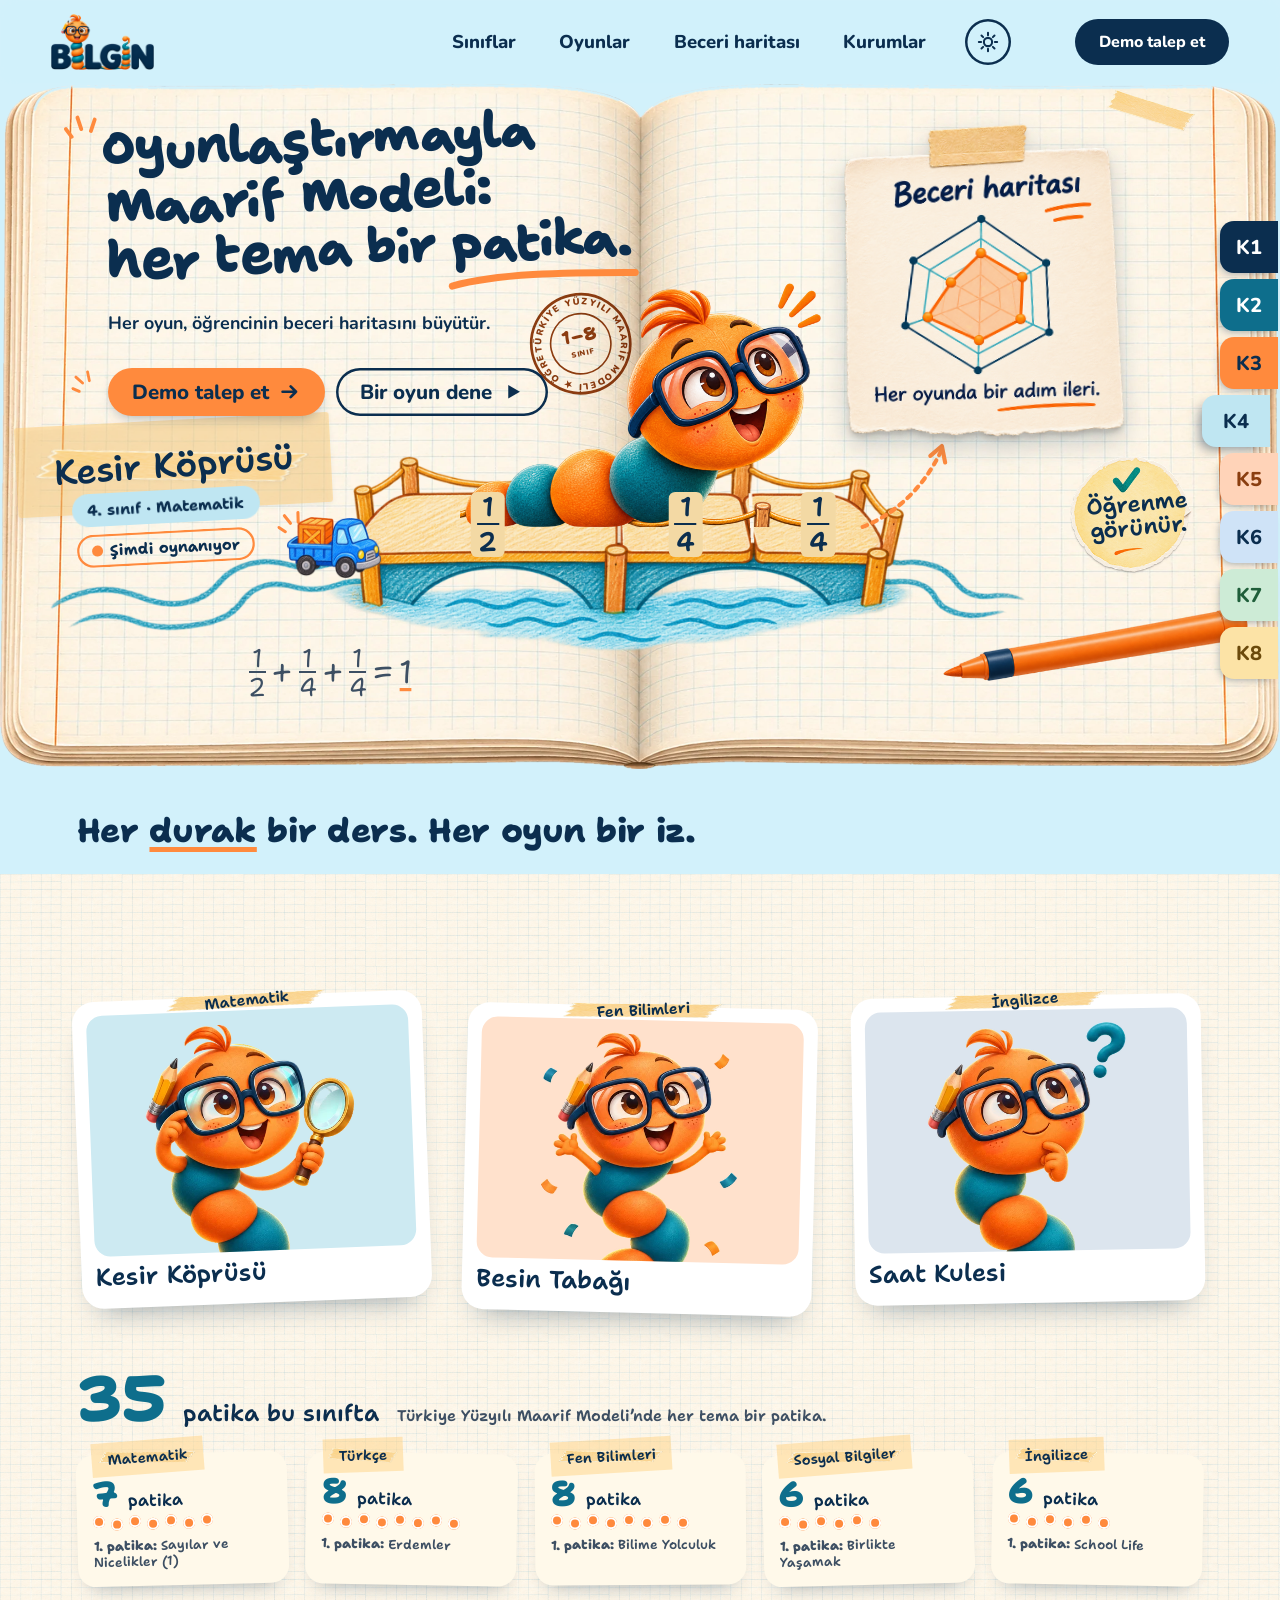
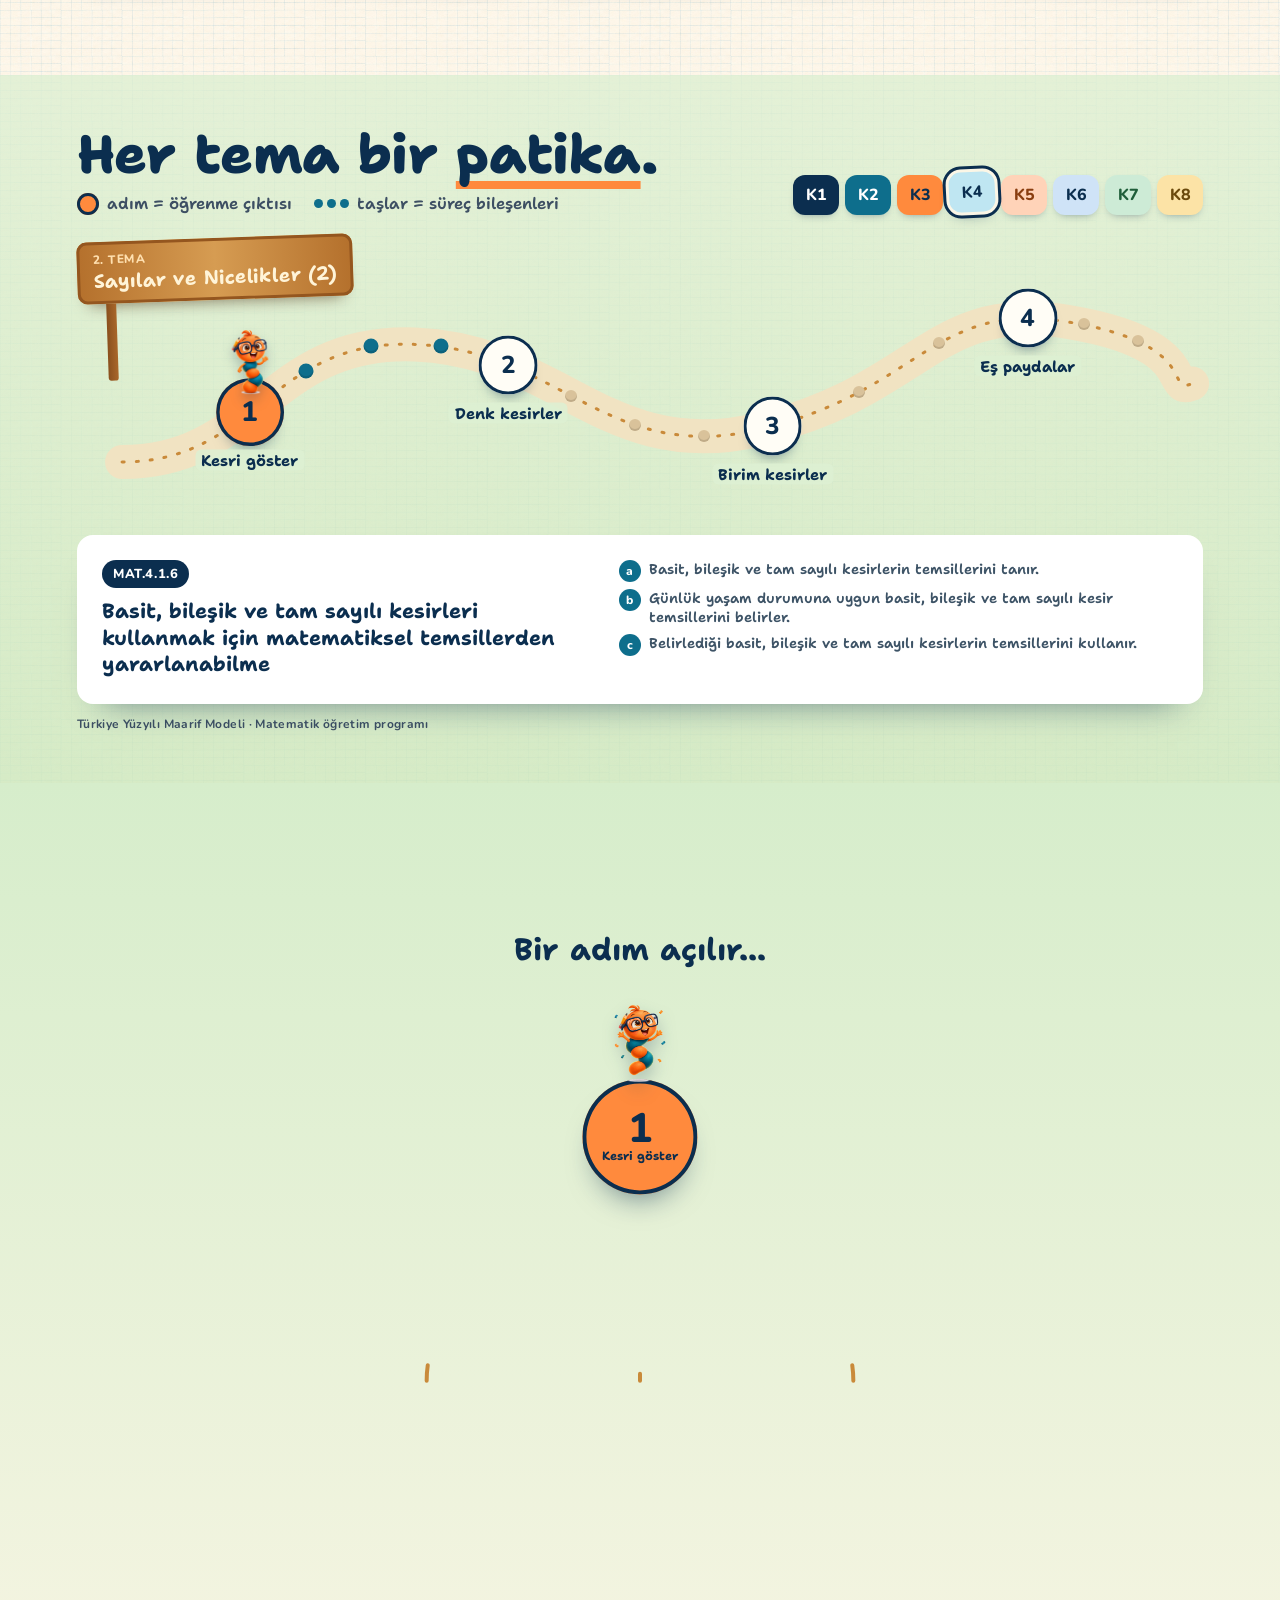
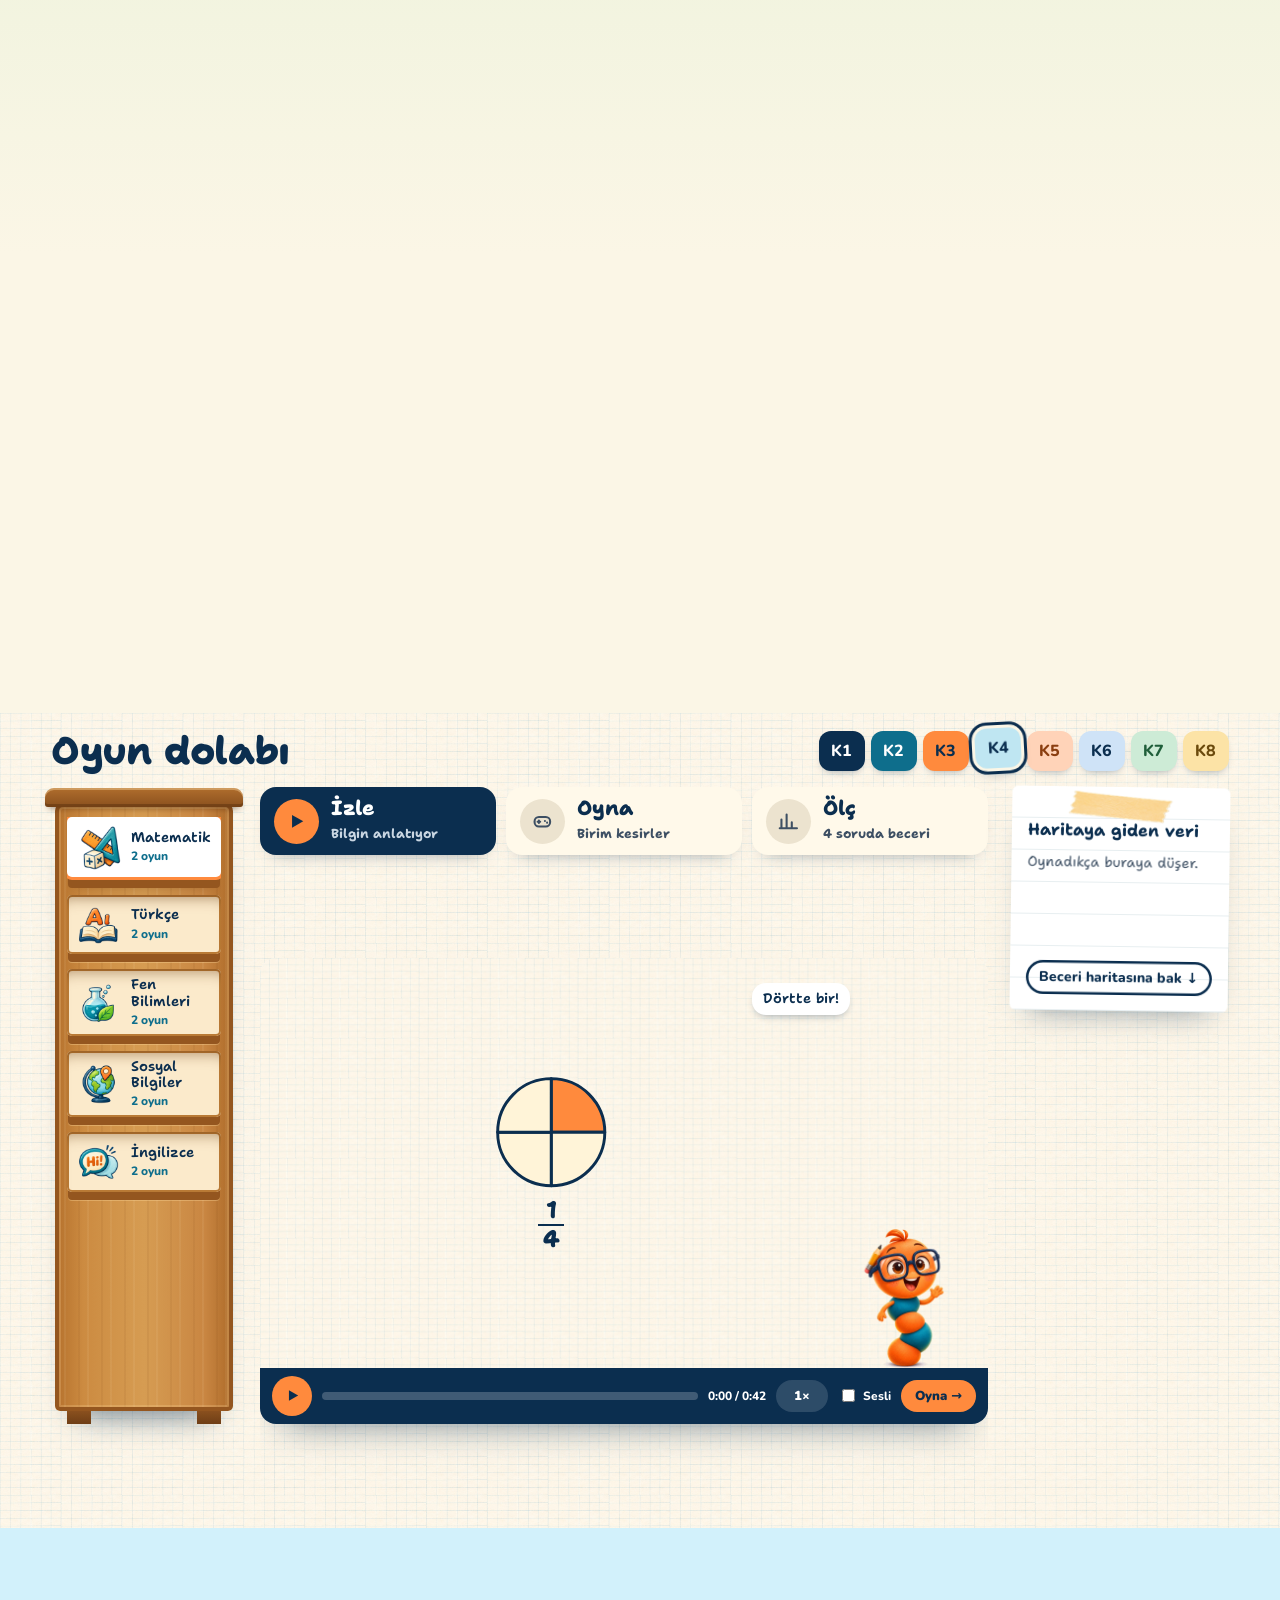
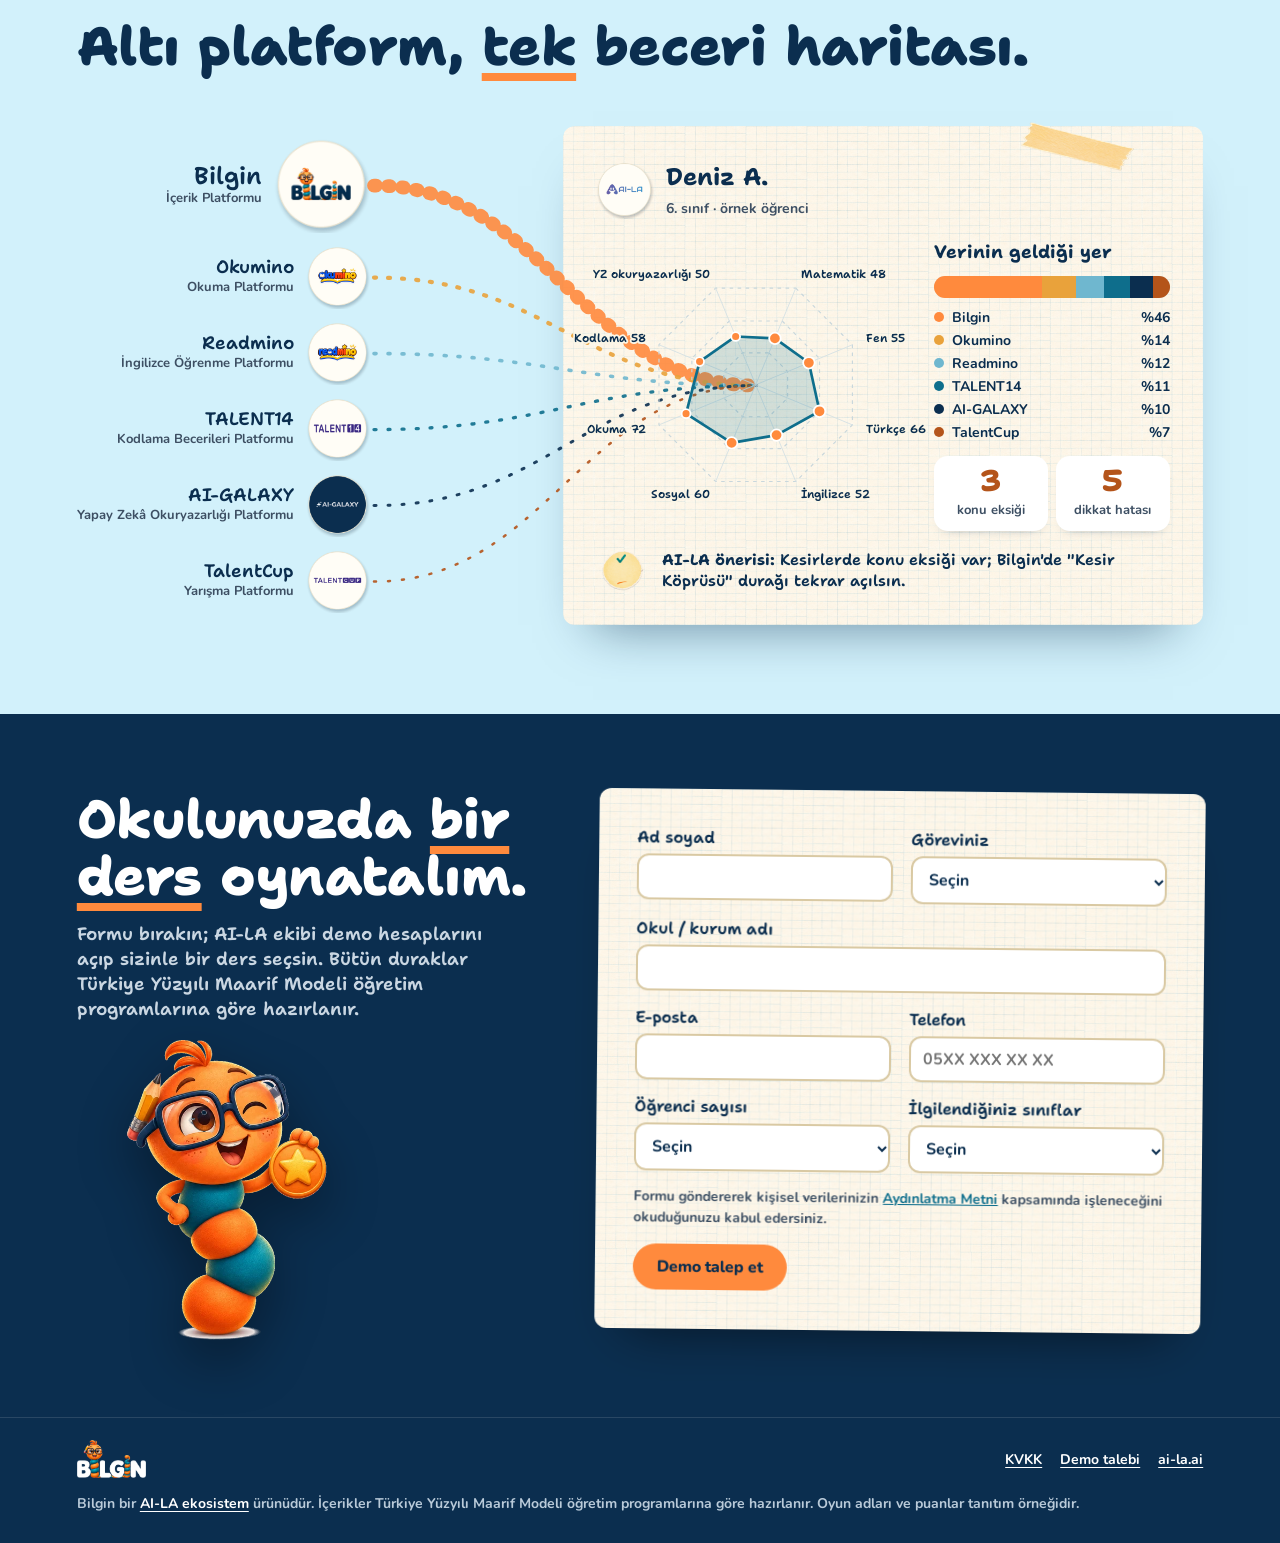
==== commit 120a6f3a: "Hero başlığı: Oyunlaştırmayla Maarif Modeli: her tema bir patika. Co-Authored-By: Claude Opus 5.5 <n" ====
--- a/index.html
+++ b/index.html
@@ -449,28 +449,33 @@
 /* sınıfa göre değişen sahne + sayfa çevirme */
 .sahne{perspective:2400px}
 .sahne-img{left:23%;top:49%;width:46%;height:42%;object-fit:contain;object-position:50% 100%;transition:opacity .25s}
-.sahne.k-diger .denklem{left:5%;top:76%;width:17%;flex-wrap:wrap;font-size:2.1cqw;line-height:1.3}
+.sahne.k-diger > .denklem{left:5%;top:76%;width:17%;flex-wrap:wrap;font-size:2.1cqw;line-height:1.3}
 .denklem sup{font-size:.62em;align-self:flex-start;margin-top:-.2em}
 .etiket{width:auto!important;padding-inline:1.6cqw;white-space:nowrap}
 .etiket b{white-space:nowrap}
-.sahne.k-diger .k4{display:none!important}
+.sahne.k-diger > .k4{display:none!important}
 .sahne-icerik-gecis .etiket,.sahne-icerik-gecis .hap-k,.sahne-icerik-gecis .denklem,.sahne-icerik-gecis .eksen,.sahne-icerik-gecis .sahne-img,.sahne-icerik-gecis .k4{opacity:0}
 .etiket,.hap-k,.denklem,.eksen,.sahne-img,.k4{transition:opacity .28s ease-out}
 .sahne-icerik-gecis .etiket,.sahne-icerik-gecis .hap-k,.sahne-icerik-gecis .denklem,.sahne-icerik-gecis .eksen,.sahne-icerik-gecis .sahne-img,.sahne-icerik-gecis .k4{transition-duration:.16s}
 .cevir{position:absolute;left:50%;top:1.5%;width:48.6%;height:96%;transform-origin:0 50%;transform-style:preserve-3d;pointer-events:none;z-index:6;display:none;border-radius:0 10px 10px 0;
   background:url(assets/notebook.webp) 100% 50%/205.8% 104.2% no-repeat}
 .cevir::after{content:"";position:absolute;inset:0;border-radius:inherit;background:linear-gradient(90deg,rgba(11,46,79,.28),rgba(255,255,255,0) 30%,rgba(11,46,79,.12))}
-.cevir.donuyor{display:block;animation:sayfaCevir .82s cubic-bezier(.45,.05,.3,1) forwards}
+.cevir.donuyor{display:block;animation:sayfaCevir .9s cubic-bezier(.5,.05,.25,1) forwards}
 /* çevrilen yaprak: önü sağ sayfa, arkası sol sayfa; kalkarken kararır, inerken açılır */
 .cevir{background:none!important}
 .cevir::after{display:none}
-.cevir .yz{position:absolute;inset:0;border-radius:inherit;backface-visibility:hidden;-webkit-backface-visibility:hidden;background:url(assets/notebook.webp) 100% 50%/205.8% 104.2% no-repeat}
+.cevir .yz{position:absolute;inset:0;overflow:hidden;border-radius:inherit;backface-visibility:hidden;-webkit-backface-visibility:hidden;background:url(assets/notebook.webp) 100% 50%/205.8% 104.2% no-repeat}
 .cevir .yz.arka{transform:rotateY(180deg);background-position:0 50%;border-radius:10px 0 0 10px}
 .cevir .yz::after{content:"";position:absolute;inset:0;border-radius:inherit;opacity:0}
 .cevir .yz.on::after{background:linear-gradient(90deg,rgba(11,46,79,.34),rgba(11,46,79,.06) 38%,rgba(255,255,255,.18))}
 .cevir .yz.arka::after{background:linear-gradient(270deg,rgba(11,46,79,.30),rgba(11,46,79,.05) 38%,rgba(255,255,255,.12))}
-.cevir.donuyor .yz.on::after{animation:yzOn .82s ease-in forwards}
-.cevir.donuyor .yz.arka::after{animation:yzArka .82s ease-out forwards}
+.cevir.donuyor .yz.on::after{animation:yzOn .9s ease-in forwards}
+.cevir.donuyor .yz.arka::after{animation:yzArka .9s ease-out forwards}
+.cevir .yz::after{z-index:3}
+.sahne-kopya{position:absolute!important;margin:0!important;filter:none!important;pointer-events:none;display:block!important}
+.sahne-kopya *{animation:none!important;transition:none!important}
+.sahne-ortu{position:absolute;inset:0;z-index:5;pointer-events:none;clip-path:inset(-8% 50% -8% -8%)}
+.cevir{z-index:8}
 @keyframes yzOn{0%{opacity:0}50%,100%{opacity:1}}
 @keyframes yzArka{0%,50%{opacity:1}100%{opacity:0}}
 @keyframes sayfaCevir{0%{transform:rotateY(0)}100%{transform:rotateY(-180deg)}}
@@ -715,7 +720,7 @@
     <img class="defter" src="assets/notebook.webp" alt="" width="2304" height="1233">
     <div class="metin" id="metin">
       <svg class="kivilcim" viewBox="0 0 40 40" aria-hidden="true"><g stroke="#FF8A3D" stroke-width="4" stroke-linecap="round"><path d="M8 30 2 22"/><path d="M18 22 14 10"/><path d="M28 24 32 12"/></g></svg>
-      <h1 id="h1">1–8. sınıf dersleri<br class="kir"> oynanan duraklara<br class="kir"> <span class="alt-cizgi">dönüşür<svg viewBox="0 0 200 20" preserveAspectRatio="none" aria-hidden="true"><path d="M2 14 C50 4 120 6 198 10" fill="none" stroke="#FF8A3D" stroke-width="7" stroke-linecap="round"/></svg></span></h1>
+      <h1 id="h1">Oyunlaştırmayla<br class="kir"> Maarif Modeli:<br> her tema bir <span class="alt-cizgi">patika.<svg viewBox="0 0 200 20" preserveAspectRatio="none" aria-hidden="true"><path d="M2 14 C50 4 120 6 198 10" fill="none" stroke="#FF8A3D" stroke-width="7" stroke-linecap="round"/></svg></span></h1>
       <p>Her oyun, öğrencinin beceri haritasını büyütür.</p>
       <span class="damga mobil-damga">Türkiye Yüzyılı Maarif Modeli’ne uygun</span>
       <svg class="kivilcim k2" viewBox="0 0 40 40" aria-hidden="true"><g stroke="#FF8A3D" stroke-width="4" stroke-linecap="round"><path d="M8 30 2 22"/><path d="M18 22 14 10"/><path d="M28 24 32 12"/></g></svg>
@@ -938,21 +943,41 @@
 }
 addEventListener('load',()=>{ const f=()=>[5,3,1,6,2,7,8].forEach((k,i)=>setTimeout(()=>sahneYukle(k),i*250));
   'requestIdleCallback' in window?requestIdleCallback(f,{timeout:2500}):setTimeout(f,1200); });
-let heroNo=0;
+/* gerçek sayfa çevirme: yaprağın önünde eski sağ sayfa, arkasında yeni sol sayfa;
+   altta yeni sağ sayfa hemen görünür, eski sol sayfa yaprak inene kadar yerinde kalır */
+let heroNo=0, heroBitir=null;
+function sahneKopya(st,x,y,W,H){
+  const c=st.cloneNode(true);
+  c.removeAttribute('id'); c.classList.remove('sahne-icerik-gecis'); c.classList.add('sahne-kopya'); c.setAttribute('aria-hidden','true');
+  c.querySelectorAll('.cevir,.sahne-ortu').forEach(e=>e.remove());
+  c.querySelectorAll('[id]').forEach(e=>e.removeAttribute('id'));
+  c.querySelectorAll('a,button').forEach(e=>e.setAttribute('tabindex','-1'));
+  c.querySelectorAll('img').forEach(e=>{ e.decoding='sync'; e.loading='eager'; });
+  Object.assign(c.style,{left:x+'px',top:y+'px',width:W+'px',height:H+'px'});
+  return c;
+}
+function sayfaCevir(k,no){
+  if(heroBitir) heroBitir();
+  const st=$('#sahne'), cv=$('#cevir'), on=cv.querySelector('.on'), arka=cv.querySelector('.arka');
+  cv.style.display='block'; const W=st.offsetWidth, H=st.offsetHeight, L=cv.offsetLeft, T=cv.offsetTop, CW=cv.offsetWidth; cv.style.display='';
+  on.replaceChildren(sahneKopya(st,-L,-T,W,H));
+  const ortu=document.createElement('div'); ortu.className='sahne-ortu'; ortu.append(sahneKopya(st,0,0,W,H)); st.append(ortu);
+  heroIcerik(k);
+  arka.replaceChildren(sahneKopya(st,CW-L,-T,W,H));
+  cv.classList.remove('donuyor'); void cv.offsetWidth; cv.classList.add('donuyor');
+  let bitti=false;
+  const bitir=()=>{ if(bitti) return; bitti=true; if(heroBitir===bitir) heroBitir=null; ortu.remove(); cv.classList.remove('donuyor'); on.replaceChildren(); arka.replaceChildren(); };
+  heroBitir=bitir;
+  const son=e=>{ if(e.target===cv){ cv.removeEventListener('animationend',son); bitir(); } };
+  cv.addEventListener('animationend',son);
+  setTimeout(bitir,1200);
+}
 function heroDegis(k){
   if(k===heroSinif) return; heroSinif=k; const no=++heroNo;
-  const st=$('#sahne'), cv=$('#cevir'), t0=performance.now();
   try{ sesSayfa.currentTime=0; sesSayfa.play().catch(()=>{}); }catch(e){}
   const hazir=sahneYukle(k);
   if(matchMedia('(prefers-reduced-motion: reduce)').matches){ hazir.then(()=>{ if(no===heroNo) heroIcerik(k); }); return; }
-  st.classList.add('sahne-icerik-gecis');
-  cv.classList.remove('donuyor'); void cv.offsetWidth; cv.classList.add('donuyor');
-  /* yaprak dikleşince (yarısı) ve görsel çözülünce değiş; yaprak sol sayfaya inerken belir */
-  Promise.all([hazir,new Promise(r=>setTimeout(r,330))]).then(()=>{
-    if(no!==heroNo) return; heroIcerik(k);
-    setTimeout(()=>{ if(no===heroNo) st.classList.remove('sahne-icerik-gecis'); }, Math.max(40,420-(performance.now()-t0)));
-  });
-  setTimeout(()=>{ if(no===heroNo) cv.classList.remove('donuyor'); }, 860);
+  Promise.race([hazir,new Promise(r=>setTimeout(r,600))]).then(()=>{ if(no===heroNo) sayfaCevir(k,no); });
 }
 
 /* ---------- sınıflar ve oyun rafı ---------- */
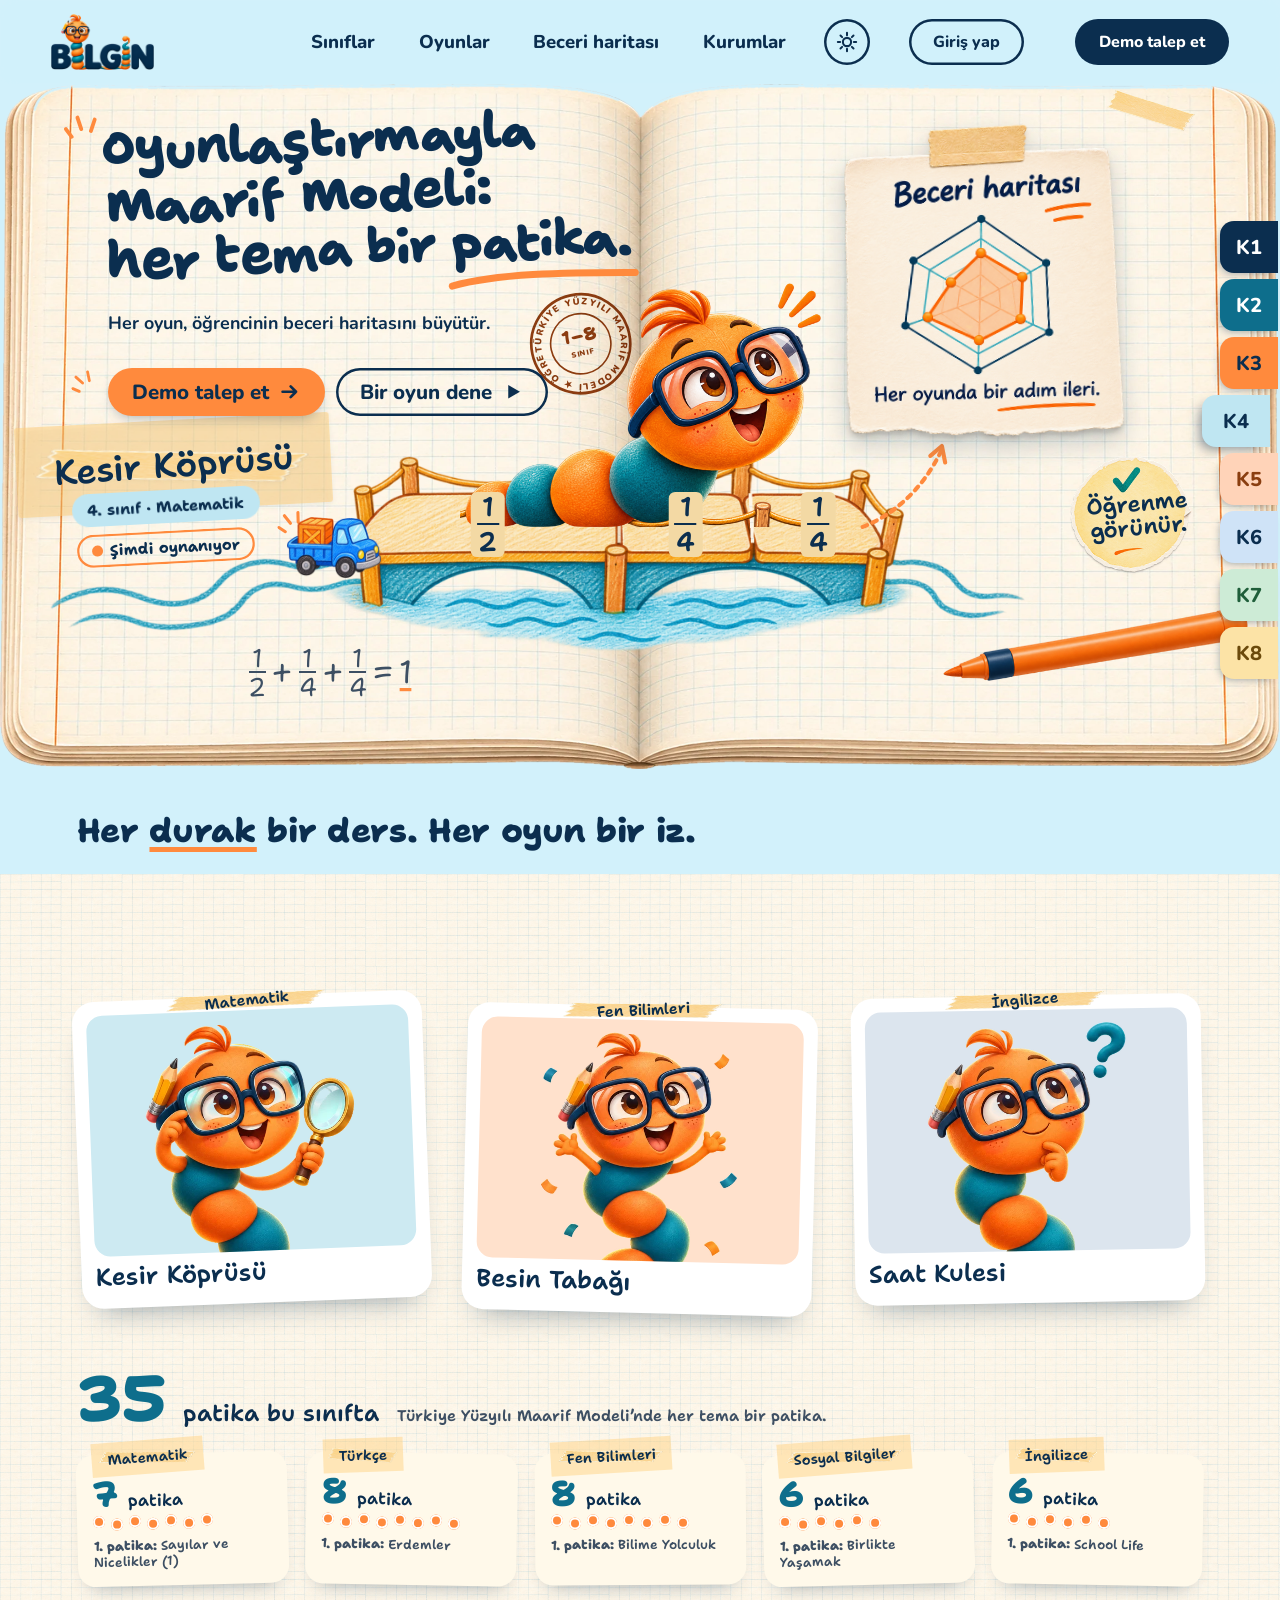
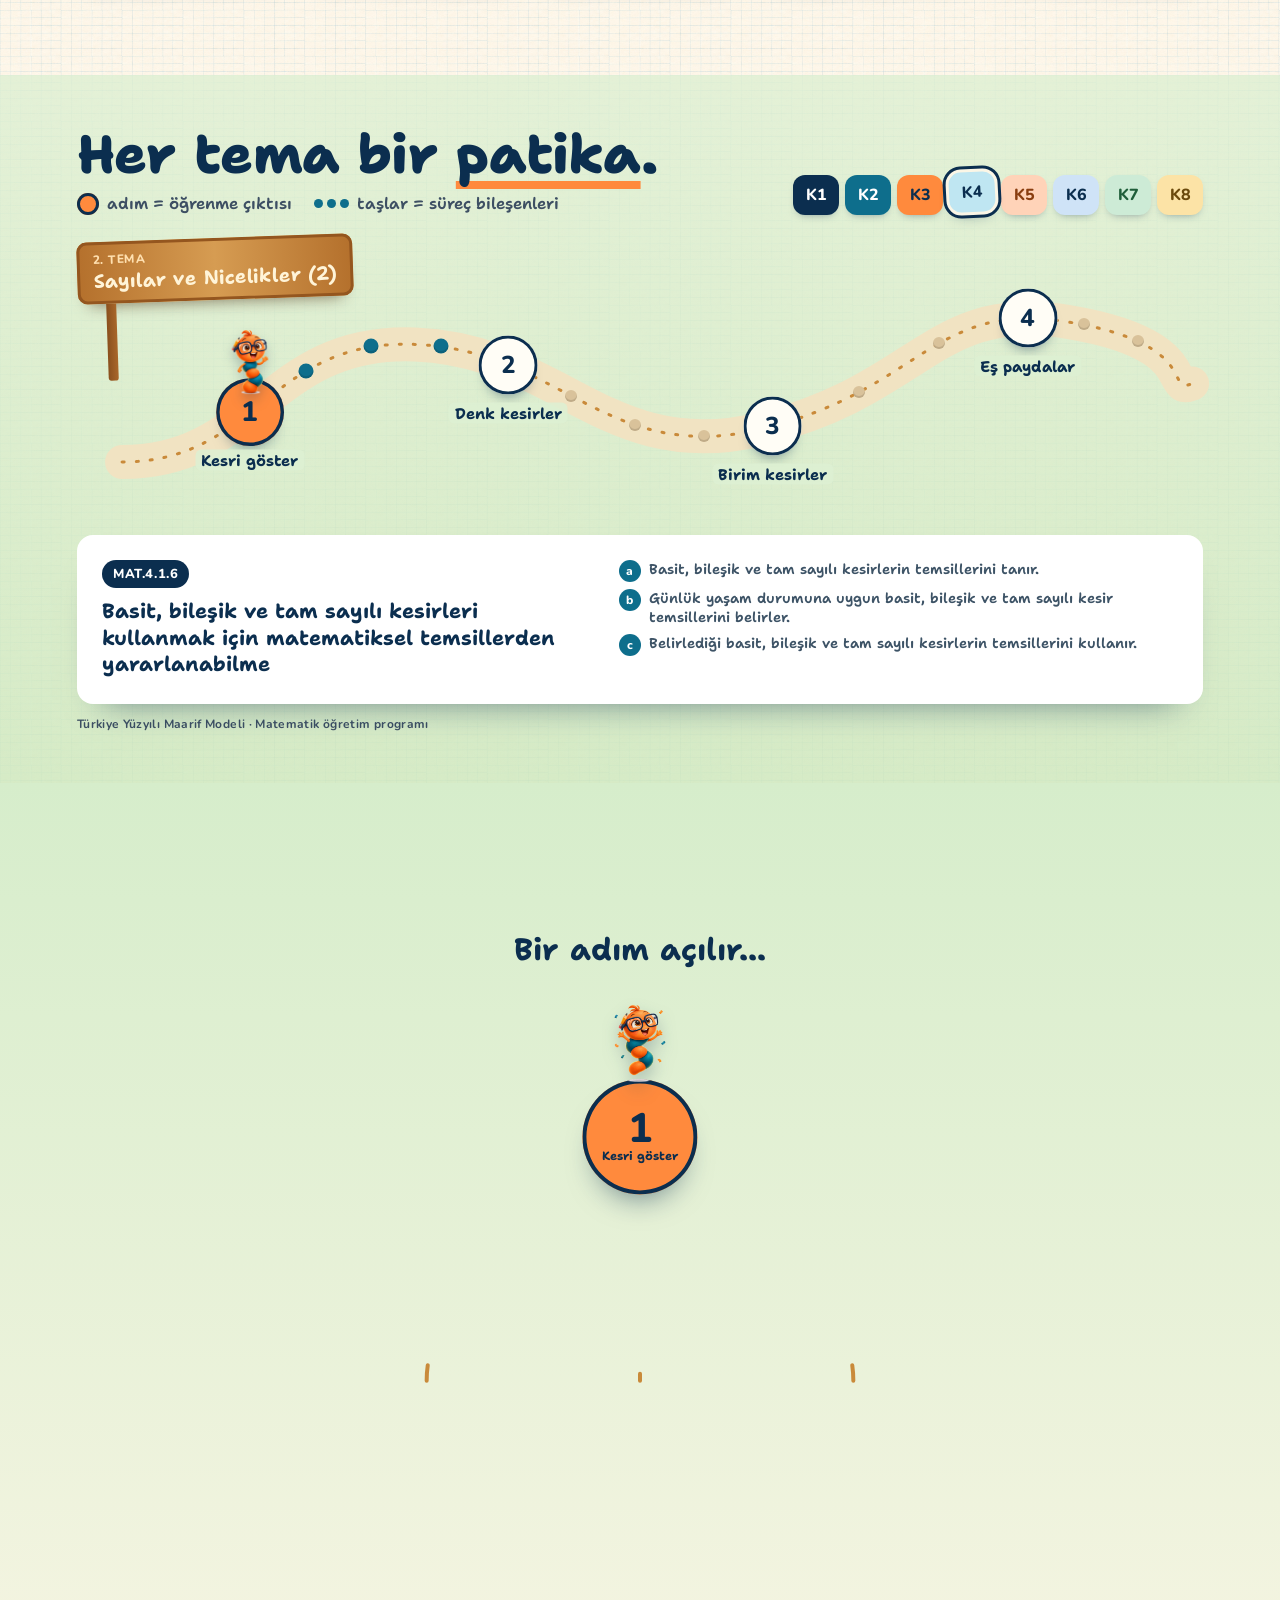
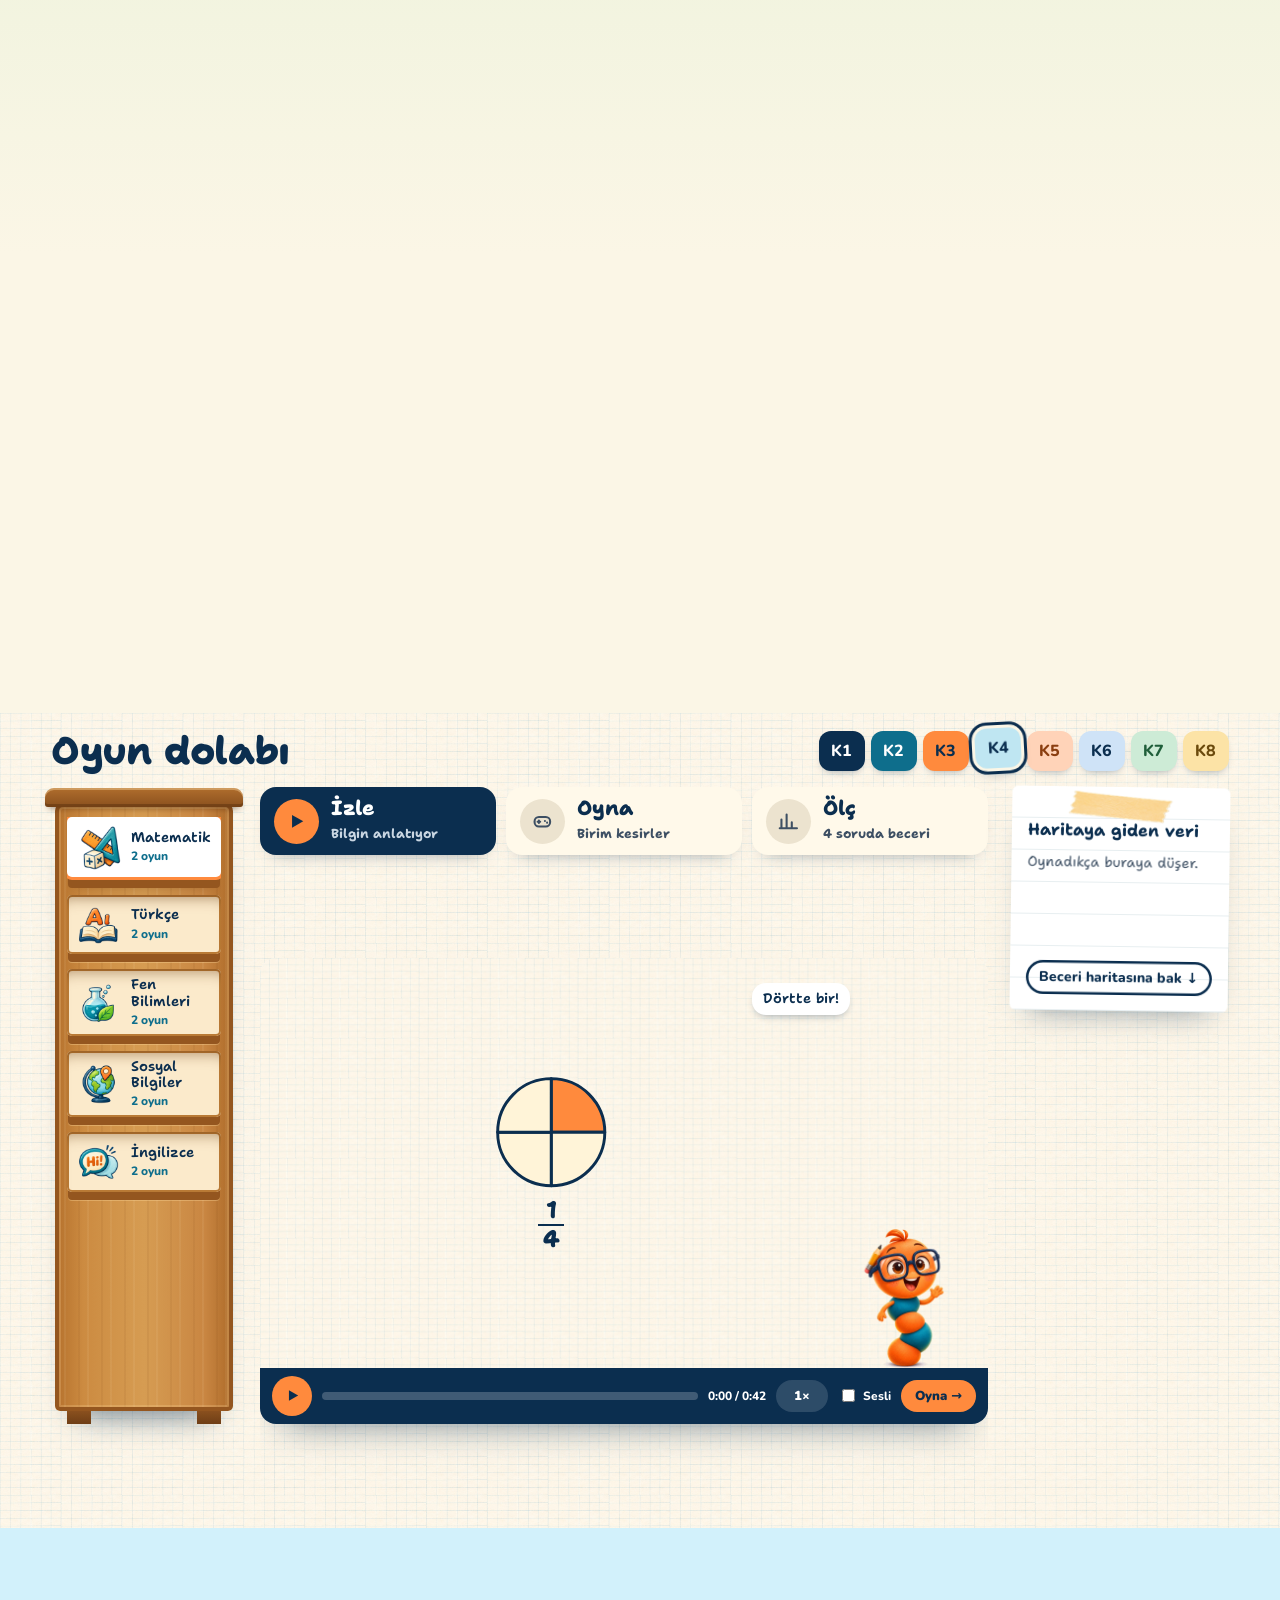
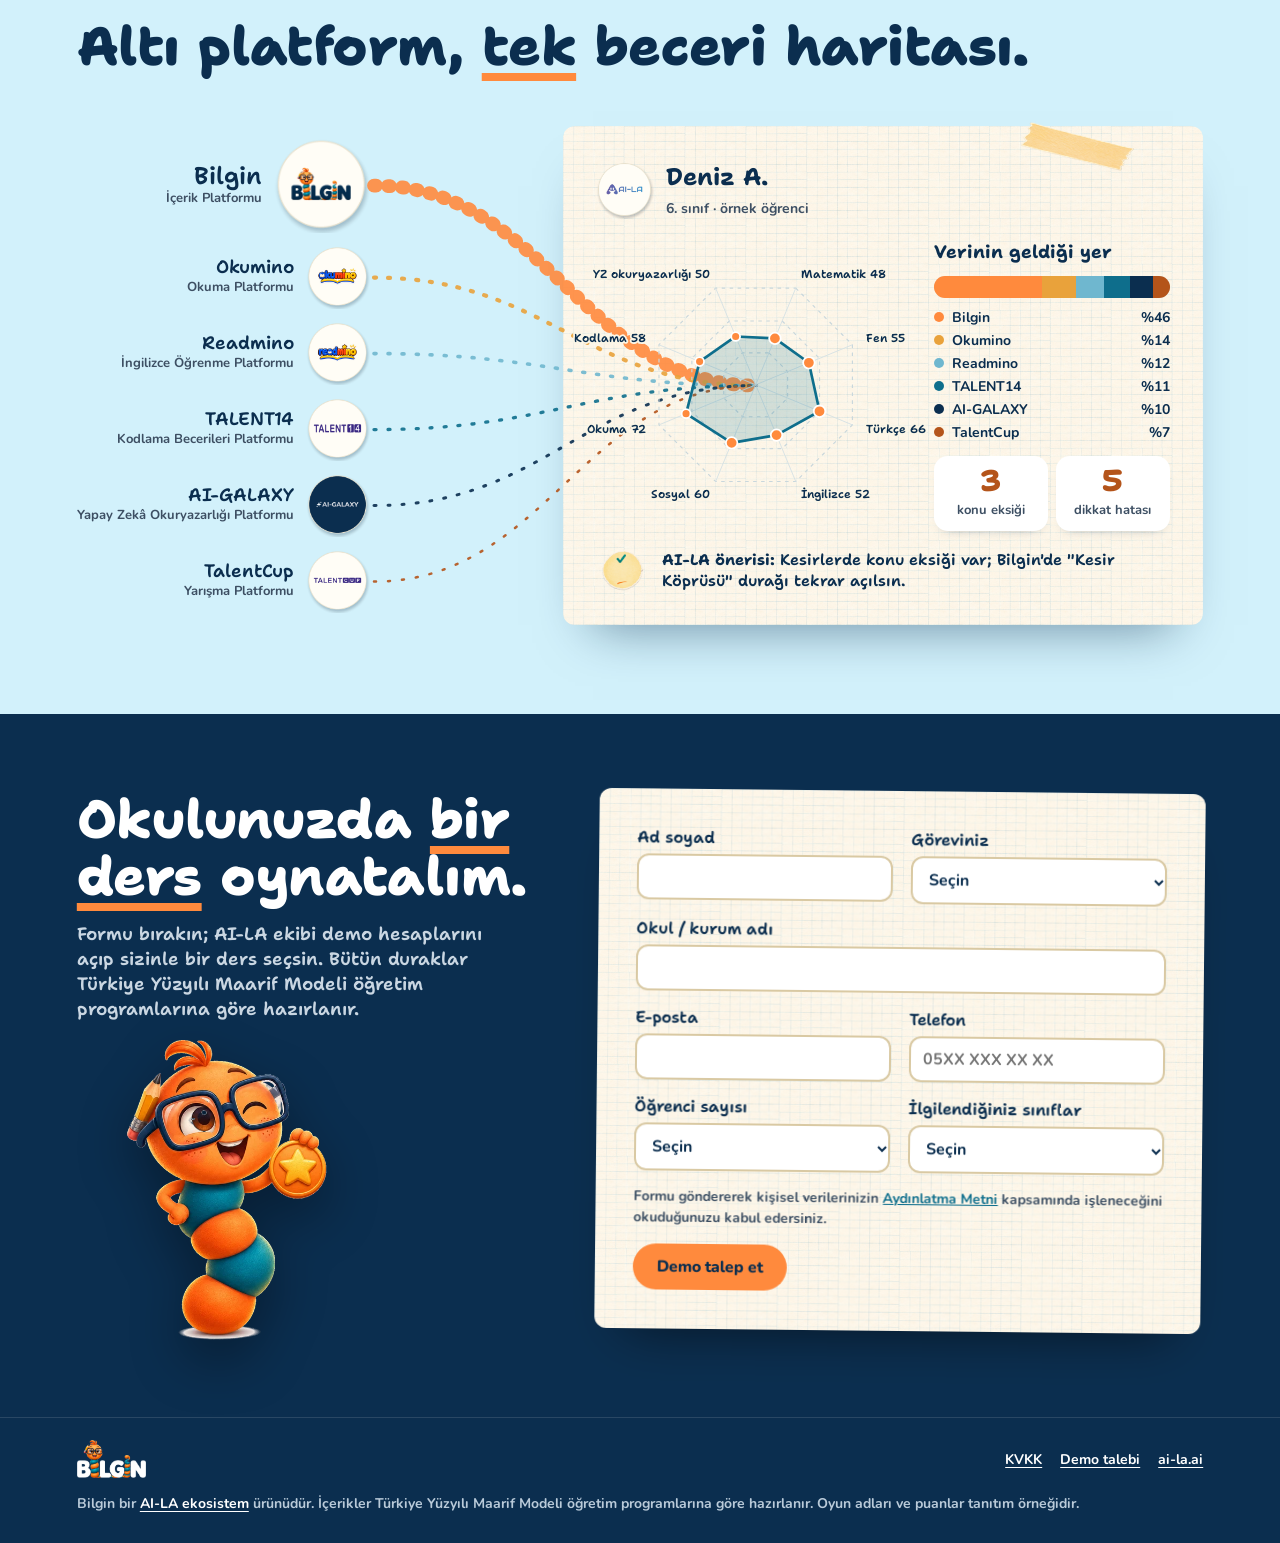
==== commit 6f52477a: "Giriş yap düğmesi ve 'Sizin için hazırlanıyoruz' penceresi (Okumino'daki gibi) Co-Authored-By: Claud" ====
--- a/index.html
+++ b/index.html
@@ -50,6 +50,36 @@
 .ust nav a{text-decoration:none}
 .ust nav a:hover{color:var(--petrol)}
 .ust .hap{margin-left:clamp(8px,2vw,40px)}
+.ust .giris-btn{background:transparent;color:var(--lacivert);box-shadow:inset 0 0 0 2.5px var(--lacivert);margin-left:0}
+.ust .giris-btn:hover{background:#fff}
+.ust .giris-btn+.hap{margin-left:clamp(8px,1vw,16px)}
+.ust .hap{white-space:nowrap}
+@media (max-width:520px){.ust .hap.koyu{display:none}.ust .giris-btn{font-size:15px;padding:.75em 1.2em}}
+.giris-dlg{width:min(460px,92vw);margin:auto;padding:30px 30px 26px;border:0;border-radius:28px;background:var(--kagit) url(assets/kareli.png) repeat;background-size:auto 46px;color:var(--lacivert);text-align:center;box-shadow:0 40px 90px -30px rgba(11,46,79,.6);overflow:visible;font:700 16px/1.5 var(--ui)}
+.giris-dlg[open]{animation:girisAc .38s cubic-bezier(.3,1.3,.4,1)}
+@keyframes girisAc{from{opacity:0;transform:translateY(18px) scale(.94)}}
+.giris-dlg::backdrop{background:rgba(11,46,79,.55);backdrop-filter:blur(3px)}
+.giris-maskot{display:block;width:150px;height:auto;margin:-110px auto 0;filter:drop-shadow(0 14px 16px rgba(11,46,79,.3));animation:girisSallan 3s ease-in-out infinite;transform-origin:50% 100%}
+@keyframes girisSallan{50%{transform:rotate(-4deg) translateY(-3px)}}
+.giris-rozet{display:flex;justify-content:center;gap:7px;margin:8px 0 0}
+.giris-rozet span{width:9px;height:9px;border-radius:50%;background:var(--mandalina);animation:hazirlik 1.2s ease-in-out infinite}
+.giris-rozet span:nth-child(2){animation-delay:.15s;background:var(--petrol)}
+.giris-rozet span:nth-child(3){animation-delay:.3s;background:var(--lacivert)}
+@keyframes hazirlik{0%,100%{transform:translateY(0);opacity:.5}50%{transform:translateY(-6px);opacity:1}}
+.giris-dlg h2{margin:10px 0 0;font:800 clamp(25px,5vw,31px)/1.15 var(--el);letter-spacing:-.02em;transform:rotate(-1.5deg)}
+.giris-dlg p{margin:10px 0 0}
+.giris-dlg .giris-alt{color:var(--kalem);font-size:15px;font-weight:600}
+.giris-btnler{display:flex;gap:10px;justify-content:center;margin-top:20px;flex-wrap:wrap}
+.giris-btnler .hap{font-size:16px}
+.giris-x{position:absolute;top:14px;right:14px;width:38px;height:38px;border:0;border-radius:50%;background:#F3D9A4;display:grid;place-items:center;color:var(--lacivert);cursor:pointer}
+.giris-x svg{width:17px;height:17px}
+:root[data-theme="dark"] .ust .giris-btn{color:#EAF3F7;box-shadow:inset 0 0 0 2.5px #EAF3F7}
+:root[data-theme="dark"] .ust .giris-btn:hover{background:rgba(255,255,255,.1)}
+:root[data-theme="dark"] .giris-dlg{background:#15324D;color:#EAF3F7}
+:root[data-theme="dark"] .giris-dlg .giris-alt{color:#B9CAD9}
+:root[data-theme="dark"] .giris-rozet span:nth-child(3){background:#EAF3F7}
+:root[data-theme="dark"] .giris-dlg .hap.cizgi{color:#EAF3F7;box-shadow:inset 0 0 0 2.5px #EAF3F7}
+@media (prefers-reduced-motion:reduce){.giris-dlg[open],.giris-maskot,.giris-rozet span{animation:none}}
 
 .sahne-dis{padding-bottom:clamp(8px,2vw,24px)}
 .sahne{position:relative;aspect-ratio:1536/822;container-type:inline-size;width:min(100%,calc((100svh - clamp(64px,6.6vw,96px) - 130px) * 1.8686));margin-inline:auto}
@@ -504,6 +534,8 @@
 @media (max-width:860px){
   .ust nav{display:none}
   .ust .hap{margin-left:auto}
+  .ust .giris-btn{padding-inline:1em}
+  .ust .giris-btn+.hap{margin-left:8px}
   .sahne-dis{display:flex;flex-direction:column;overflow:hidden}
   .sahne{width:190%;margin-left:-45%}
   .etiket,.hap-k,.beceri-baslik,.arti,.eksen,.grafik,.ok-k,.cikartma,.cikartma-yazi,.bant,.kiv-kamyon,.kamyon-h,.denklem,.kalem{display:none!important}
@@ -709,9 +741,19 @@
     <a class="logo" href="#" aria-label="BİLGİN ana sayfa"><img class="logo-acik" src="assets/logo.png" alt="BİLGİN"><img class="logo-koyu" src="assets/logo_beyaz.png" alt="BİLGİN"></a>
     <nav aria-label="Ana menü"><a href="#siniflar">Sınıflar</a><a href="#oyna">Oyunlar</a><a href="#ekosistem">Beceri haritası</a><a href="#kurumlar">Kurumlar</a></nav>
     <button class="tema" id="tema" type="button" aria-label="Koyu temaya geç"><svg class="gunes" viewBox="0 0 24 24" fill="none" stroke="currentColor" stroke-width="2.2" stroke-linecap="round" aria-hidden="true"><circle cx="12" cy="12" r="4.5"/><path d="M12 2v2.5M12 19.5V22M2 12h2.5M19.5 12H22M4.9 4.9l1.8 1.8M17.3 17.3l1.8 1.8M19.1 4.9l-1.8 1.8M6.7 17.3l-1.8 1.8"/></svg><svg class="ay" viewBox="0 0 24 24" fill="currentColor" aria-hidden="true"><path d="M20 14.5A8.5 8.5 0 0 1 9.5 4a8.5 8.5 0 1 0 10.5 10.5z"/></svg></button>
+    <button class="hap giris-btn" id="giris" type="button">Giriş yap</button>
     <a class="hap koyu" href="#kurumlar">Demo talep et</a>
   </div>
 </header>
+<dialog class="giris-dlg" id="girisDlg" aria-labelledby="girisBaslik">
+  <button class="giris-x" type="button" data-kapat aria-label="Kapat"><svg viewBox="0 0 24 24" fill="none" stroke="currentColor" stroke-width="2.6" stroke-linecap="round" aria-hidden="true"><path d="M6 6l12 12M18 6 6 18"/></svg></button>
+  <img class="giris-maskot" src="img/poz_selam.webp" alt="">
+  <p class="giris-rozet" aria-hidden="true"><span></span><span></span><span></span></p>
+  <h2 id="girisBaslik">Sizin için hazırlanıyoruz</h2>
+  <p>Bilgin’de öğrenci, öğretmen ve veli girişi çok yakında açılıyor. Patikalar, oyunlar ve beceri haritası sizin için hazırlanıyor.</p>
+  <p class="giris-alt">Okulunuzu ilk açılanlar arasına almak için şimdiden demo talep edebilirsiniz.</p>
+  <div class="giris-btnler"><button class="hap turuncu" id="girisDemo" type="button">Demo talep et</button><button class="hap cizgi" type="button" data-kapat>Tamam</button></div>
+</dialog>
 
 <nav class="sekme-kenar" id="sekmeKenar" aria-label="Sınıf sekmeleri"><button class="sk sk1" data-k="1" aria-pressed="false" aria-label="1. sınıf">K1</button><button class="sk sk2" data-k="2" aria-pressed="false" aria-label="2. sınıf">K2</button><button class="sk sk3" data-k="3" aria-pressed="false" aria-label="3. sınıf">K3</button><button class="sk sk4" data-k="4" aria-pressed="false" aria-label="4. sınıf">K4</button><button class="sk sk5" data-k="5" aria-pressed="false" aria-label="5. sınıf">K5</button><button class="sk sk6" data-k="6" aria-pressed="false" aria-label="6. sınıf">K6</button><button class="sk sk7" data-k="7" aria-pressed="false" aria-label="7. sınıf">K7</button><button class="sk sk8" data-k="8" aria-pressed="false" aria-label="8. sınıf">K8</button></nav>
 <main>
@@ -892,6 +934,11 @@
 <script src="iop/patika.js"></script>
 <script src="iop/temalar.js"></script>
 <script>
+(()=>{ const dlg=document.getElementById('girisDlg'); if(!dlg) return;
+  document.getElementById('giris').addEventListener('click',()=>dlg.showModal());
+  dlg.addEventListener('click',e=>{ if(e.target===dlg||e.target.closest('[data-kapat]')) dlg.close(); });
+  document.getElementById('girisDemo').addEventListener('click',()=>{ dlg.close(); document.getElementById('kurumlar').scrollIntoView({behavior:'smooth'}); });
+})();
 (()=>{
 const $=(s,r=document)=>r.querySelector(s), $$=(s,r=document)=>[...r.querySelectorAll(s)];
 let ac=null;
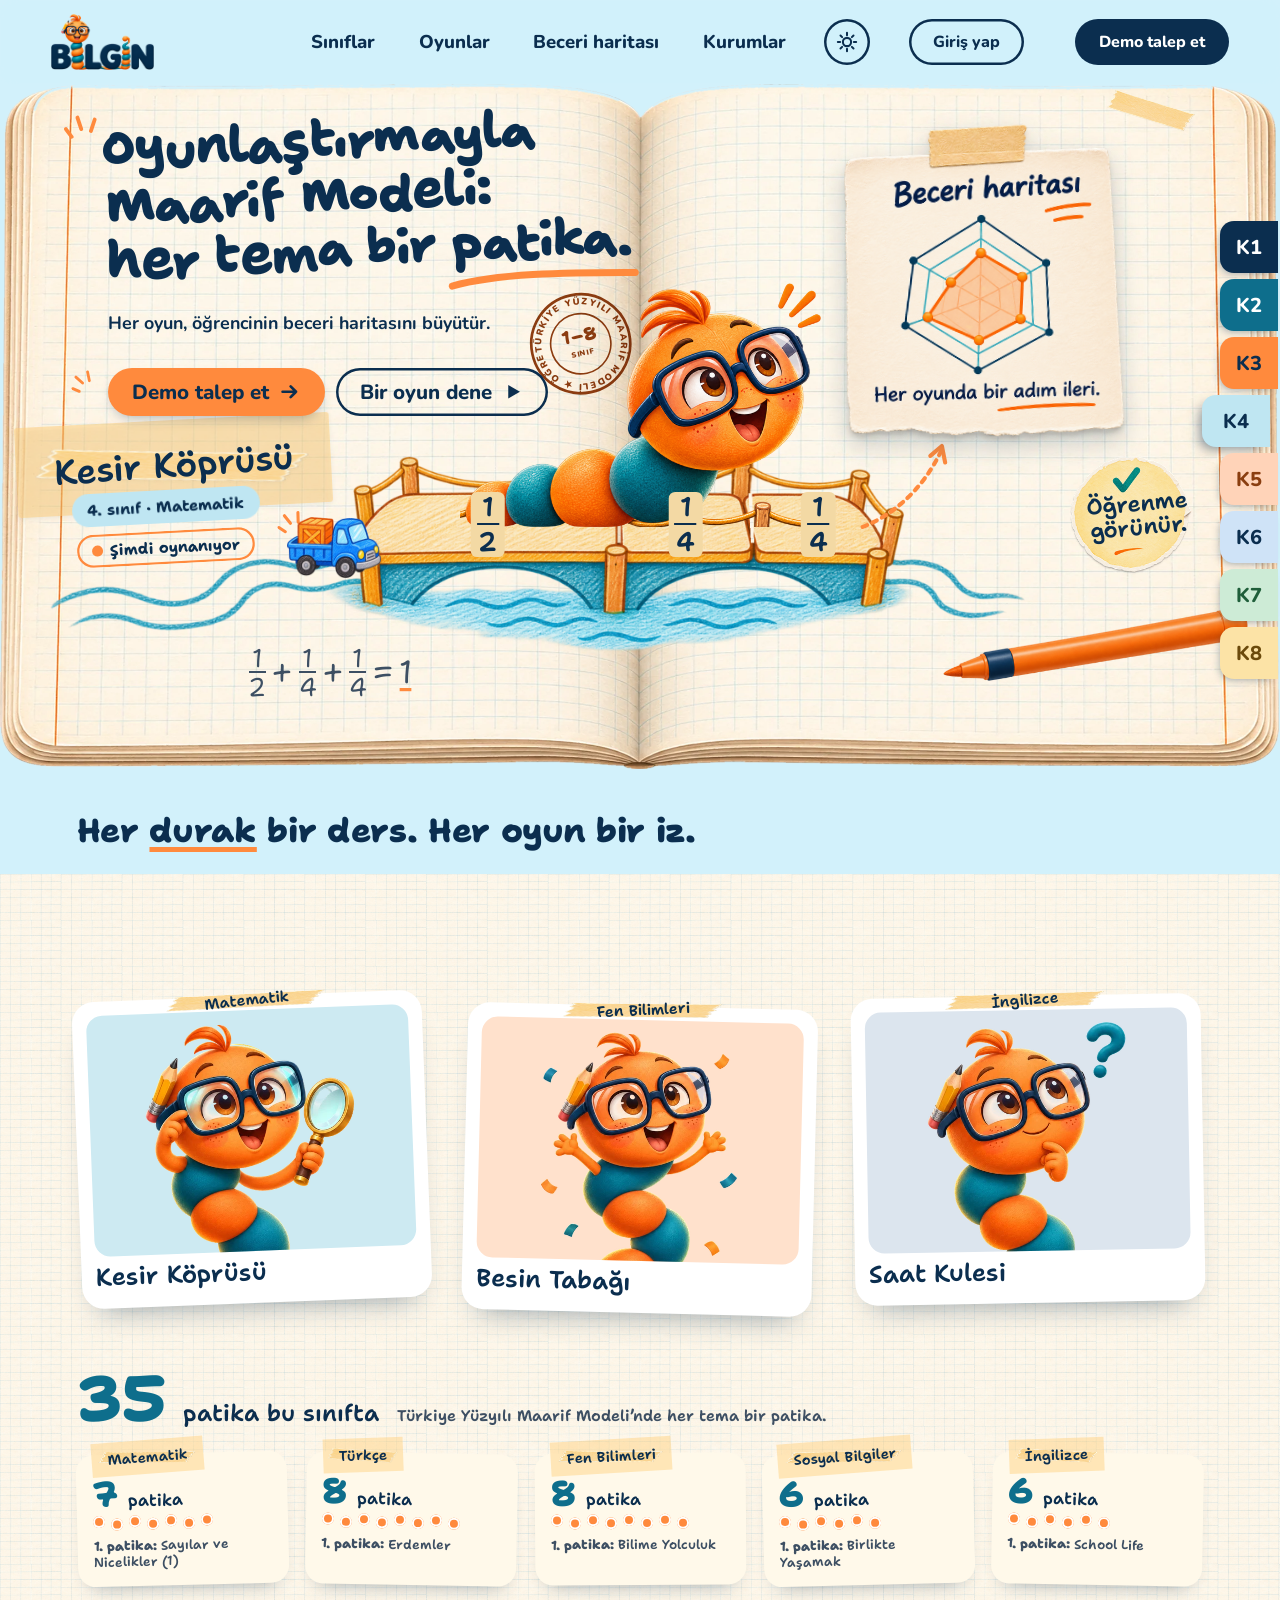
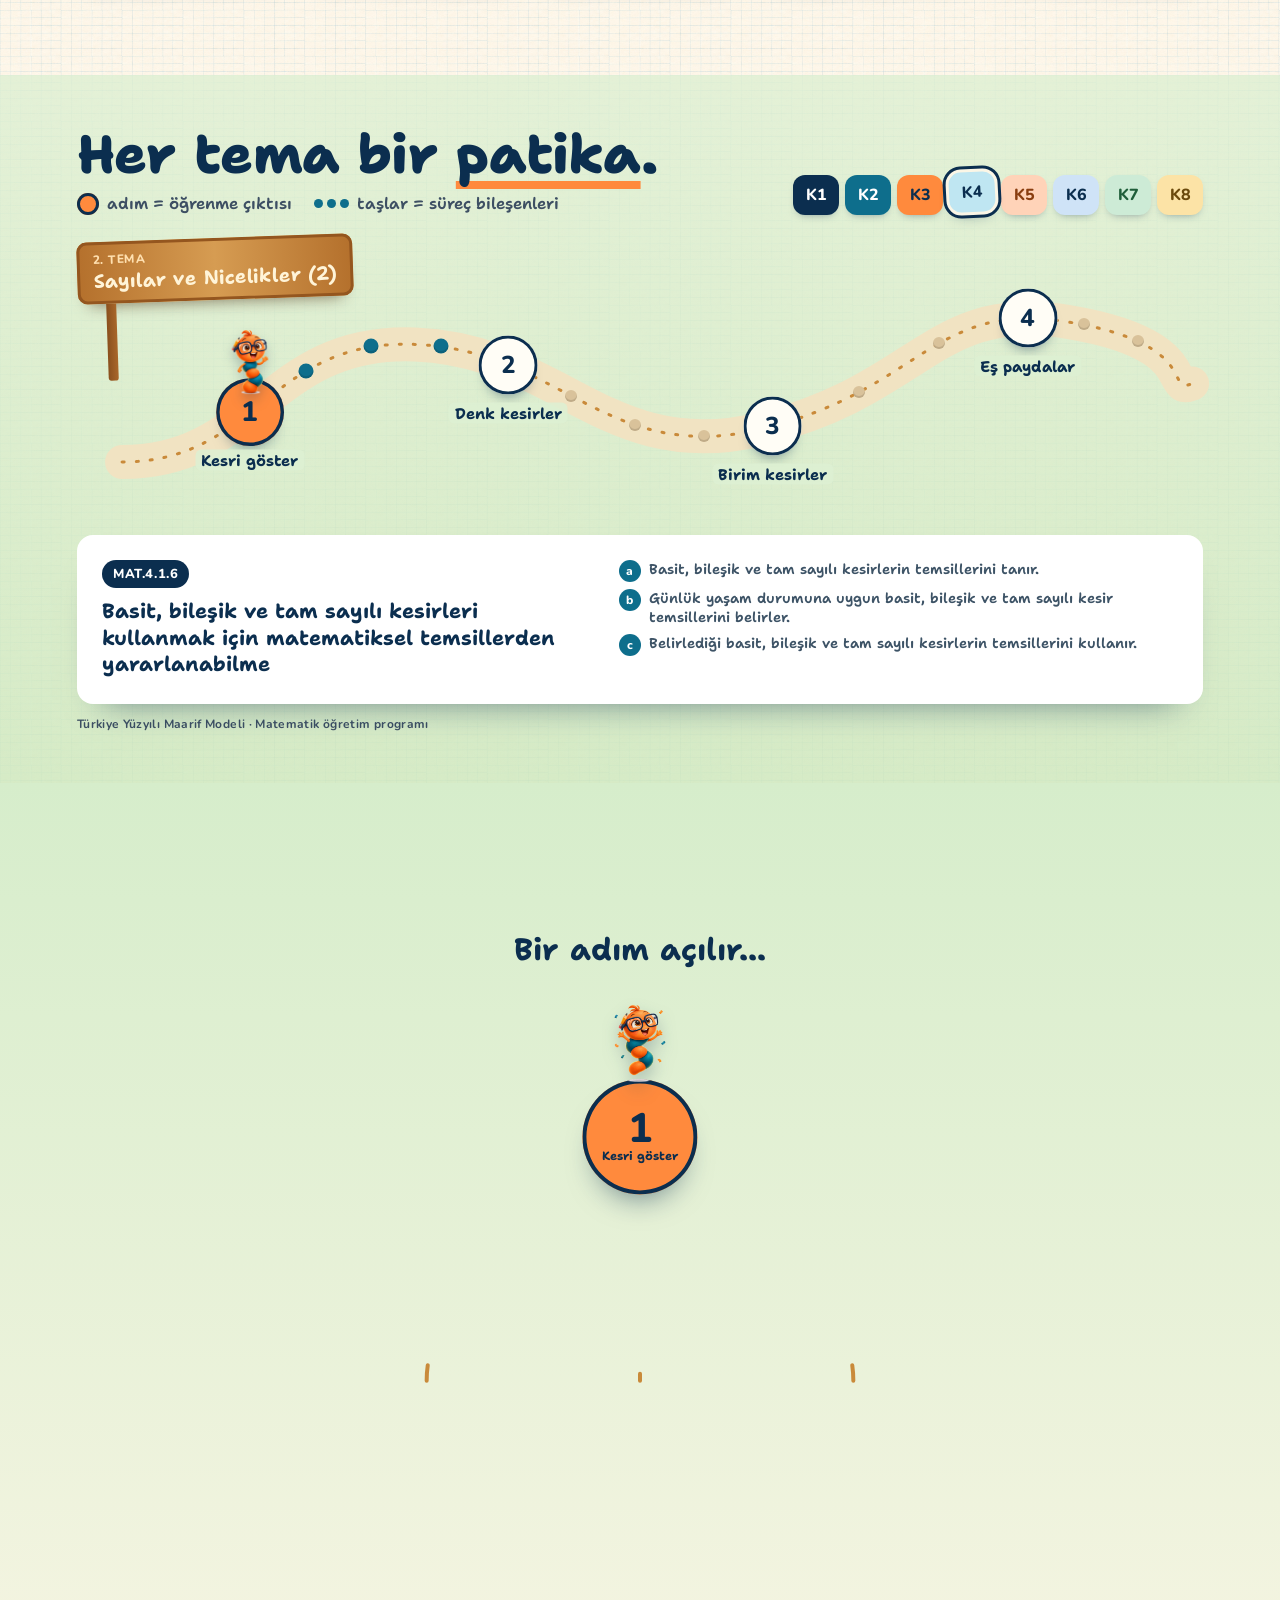
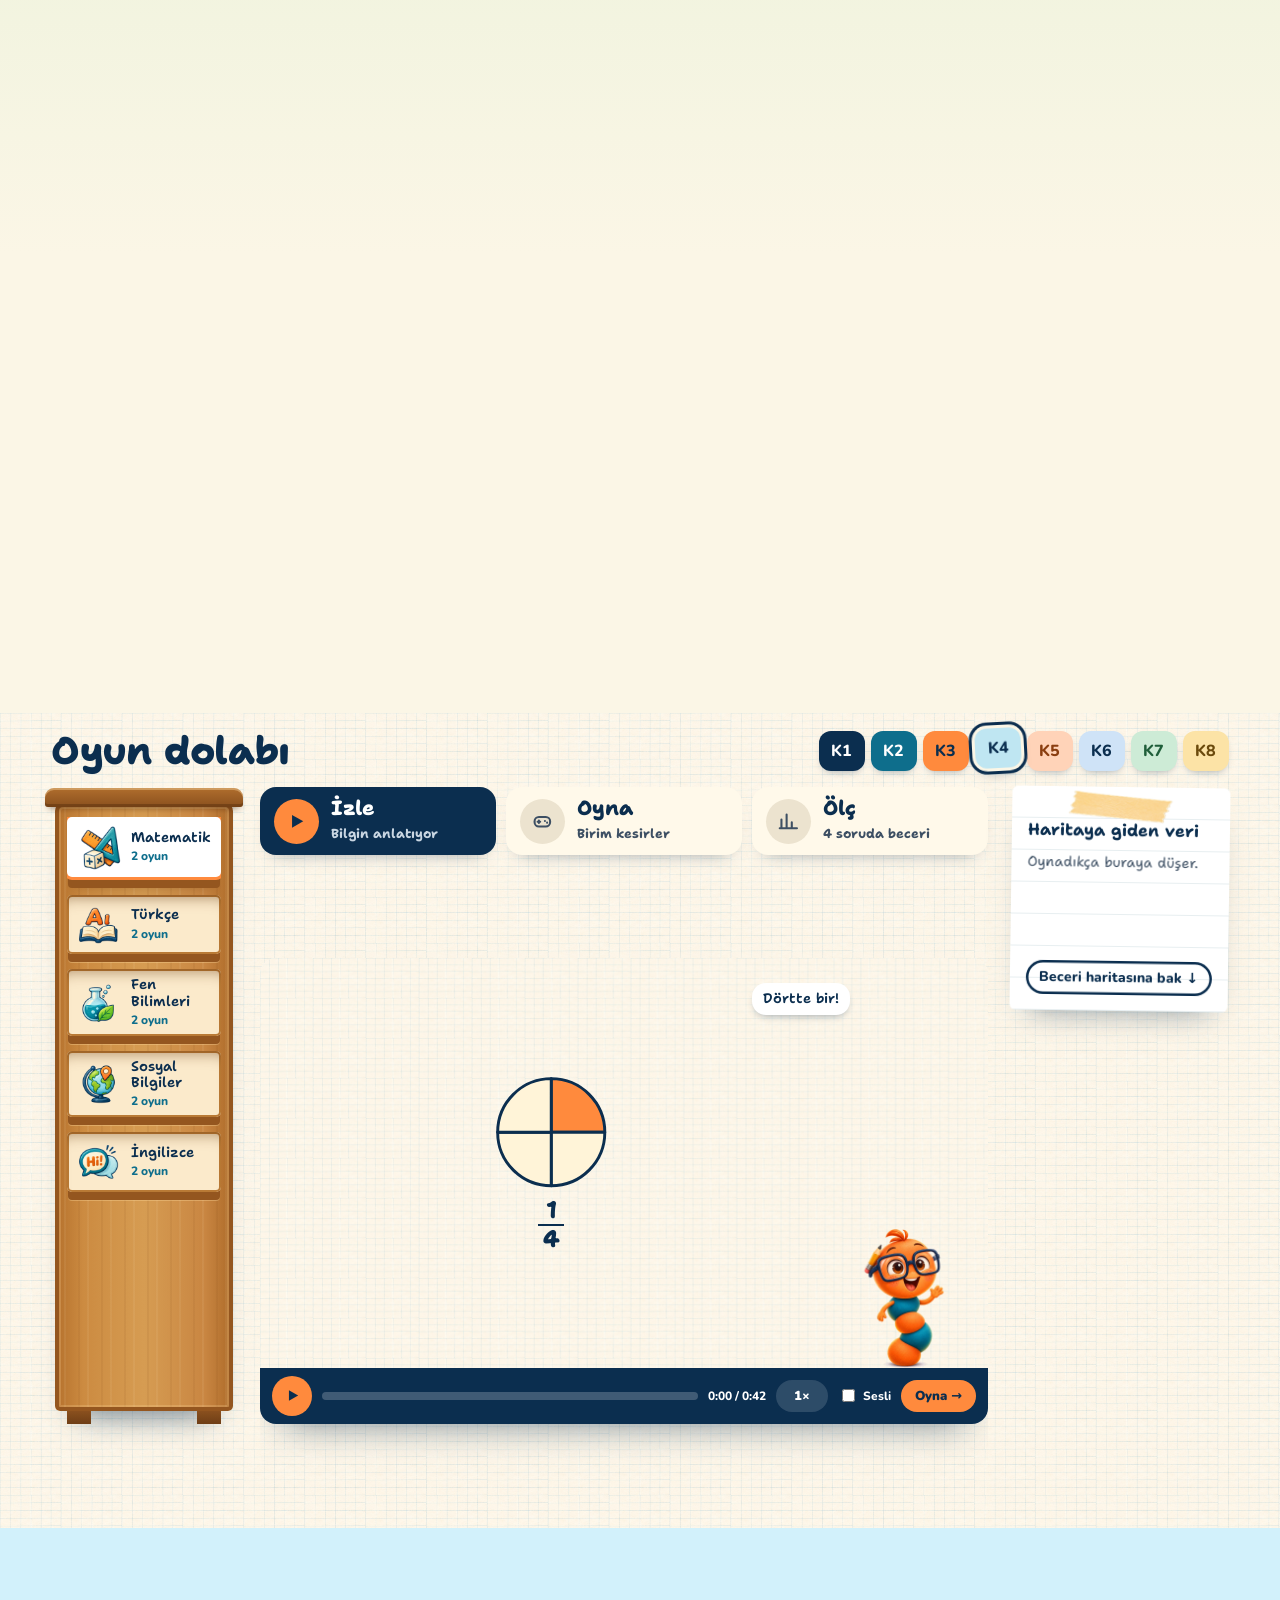
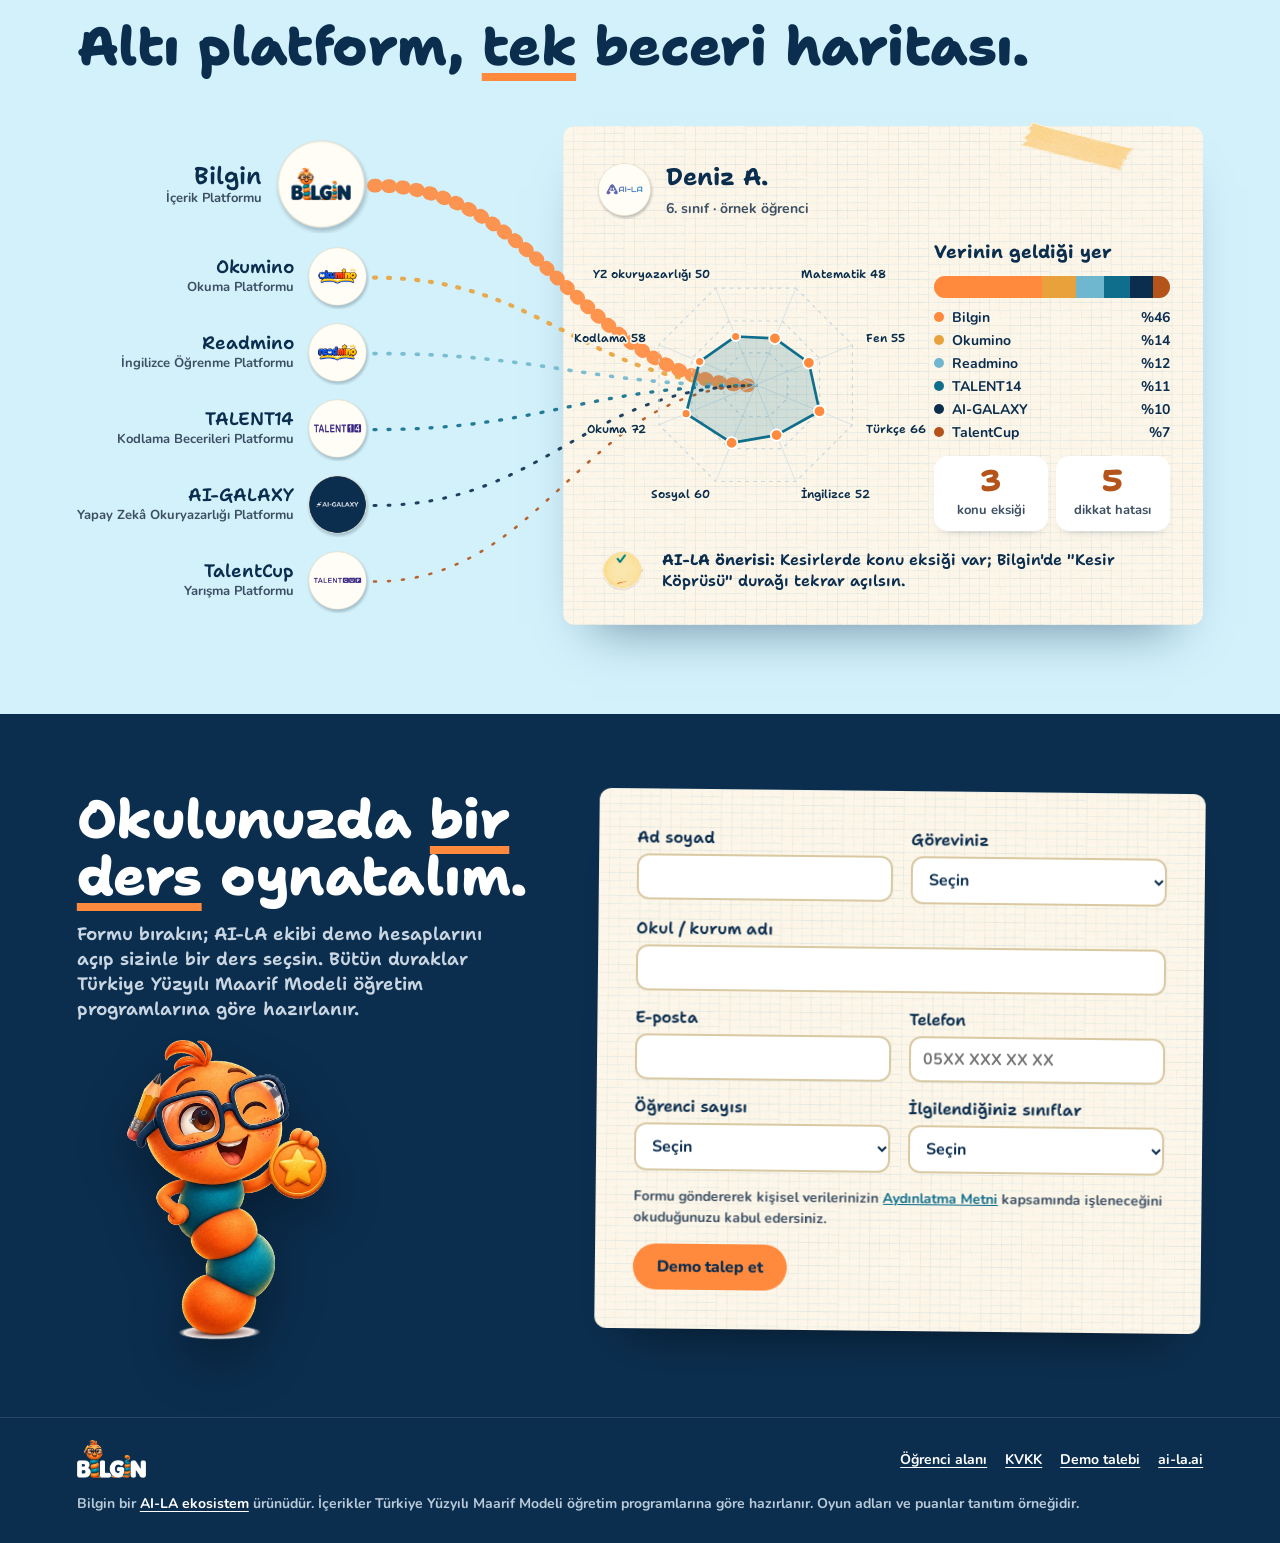
==== commit 566a6797: "Add a grade-aware student web desk, game shelf and skills view" ====
--- a/index.html
+++ b/index.html
@@ -752,7 +752,7 @@
   <h2 id="girisBaslik">Sizin için hazırlanıyoruz</h2>
   <p>Bilgin’de öğrenci, öğretmen ve veli girişi çok yakında açılıyor. Patikalar, oyunlar ve beceri haritası sizin için hazırlanıyor.</p>
   <p class="giris-alt">Okulunuzu ilk açılanlar arasına almak için şimdiden demo talep edebilirsiniz.</p>
-  <div class="giris-btnler"><button class="hap turuncu" id="girisDemo" type="button">Demo talep et</button><button class="hap cizgi" type="button" data-kapat>Tamam</button></div>
+  <div class="giris-btnler"><button class="hap turuncu" id="girisDemo" type="button">Demo talep et</button><a class="hap cizgi" href="web/">Öğrenci alanını aç</a></div>
 </dialog>
 
 <nav class="sekme-kenar" id="sekmeKenar" aria-label="Sınıf sekmeleri"><button class="sk sk1" data-k="1" aria-pressed="false" aria-label="1. sınıf">K1</button><button class="sk sk2" data-k="2" aria-pressed="false" aria-label="2. sınıf">K2</button><button class="sk sk3" data-k="3" aria-pressed="false" aria-label="3. sınıf">K3</button><button class="sk sk4" data-k="4" aria-pressed="false" aria-label="4. sınıf">K4</button><button class="sk sk5" data-k="5" aria-pressed="false" aria-label="5. sınıf">K5</button><button class="sk sk6" data-k="6" aria-pressed="false" aria-label="6. sınıf">K6</button><button class="sk sk7" data-k="7" aria-pressed="false" aria-label="7. sınıf">K7</button><button class="sk sk8" data-k="8" aria-pressed="false" aria-label="8. sınıf">K8</button></nav>
@@ -927,7 +927,7 @@
   </div>
 </section>
 </main>
-<footer><div class="ic"><img class="logo-acik" src="assets/logo.png" alt="BİLGİN"><img class="logo-koyu" src="assets/logo_beyaz.png" alt="BİLGİN"><nav class="alt-nav" aria-label="Alt menü"><a href="kvkk/">KVKK</a><a href="#kurumlar">Demo talebi</a><a href="https://ai-la.ai" target="_blank" rel="noopener">ai-la.ai</a></nav><span>Bilgin bir <a href="https://ai-la.ai" target="_blank" rel="noopener">AI-LA ekosistem</a> ürünüdür. İçerikler Türkiye Yüzyılı Maarif Modeli öğretim programlarına göre hazırlanır. Oyun adları ve puanlar tanıtım örneğidir.</span></div></footer>
+<footer><div class="ic"><img class="logo-acik" src="assets/logo.png" alt="BİLGİN"><img class="logo-koyu" src="assets/logo_beyaz.png" alt="BİLGİN"><nav class="alt-nav" aria-label="Alt menü"><a href="web/">Öğrenci alanı</a><a href="kvkk/">KVKK</a><a href="#kurumlar">Demo talebi</a><a href="https://ai-la.ai" target="_blank" rel="noopener">ai-la.ai</a></nav><span>Bilgin bir <a href="https://ai-la.ai" target="_blank" rel="noopener">AI-LA ekosistem</a> ürünüdür. İçerikler Türkiye Yüzyılı Maarif Modeli öğretim programlarına göre hazırlanır. Oyun adları ve puanlar tanıtım örneğidir.</span></div></footer>
 
 <script src="iop/icerik.js"></script>
 <script src="iop/iop.js"></script>
@@ -1059,7 +1059,9 @@
   const o=$('#oyna'), y=o.getBoundingClientRect().top; sinif(+b.dataset.k); const f=o.getBoundingClientRect().top-y; if(Math.abs(f)>1) scrollBy(0,f);};
 /* dolap ekrandayken kenar sekmeleri çekilir: sınıf seçimi dolabın kendi satırında */
 if('IntersectionObserver' in window){ const ic=new Set(); const io=new IntersectionObserver(gl=>{gl.forEach(g=>g.isIntersecting?ic.add(g.target):ic.delete(g.target)); document.body.classList.toggle('dolapta',ic.size>0);},{rootMargin:'-45% 0px -45% 0px'}); [$('#oyna'),$('#patika'),$('#gecit')].forEach(el=>el&&io.observe(el)); }
-sinif(4);
+const baslangicSinifi=Number(new URLSearchParams(location.search).get("k"));
+const ilkSinif=Number.isInteger(baslangicSinifi)&&baslangicSinifi>=1&&baslangicSinifi<=8?baslangicSinifi:4;
+sinif(ilkSinif);
 window.__heroHazir=true;
 
 /* ---------- beceri haritası ---------- */
@@ -1339,7 +1341,7 @@
 }
 $('#oyunSekme').onclick=e=>{const b=e.target.closest('button.oyun-ad'); if(b){ton('tik'); dolapOyunAc(+b.dataset.o);}};
 $('#dolapRaf').onclick=e=>{const g=e.target.closest('.goz'); if(!g) return; ton('tik'); dolapDers=g.dataset.d; dolapOyna();};
-dolapCiz(4);
+dolapCiz(ilkSinif);
 window.__dolapHazir=true;
 /* İzle, oyna, ölç: dolabın masa sütununa üç adım. Oyna = dolabın oyunları, ölç sonucu beceri haritasına. */
 (()=>{
